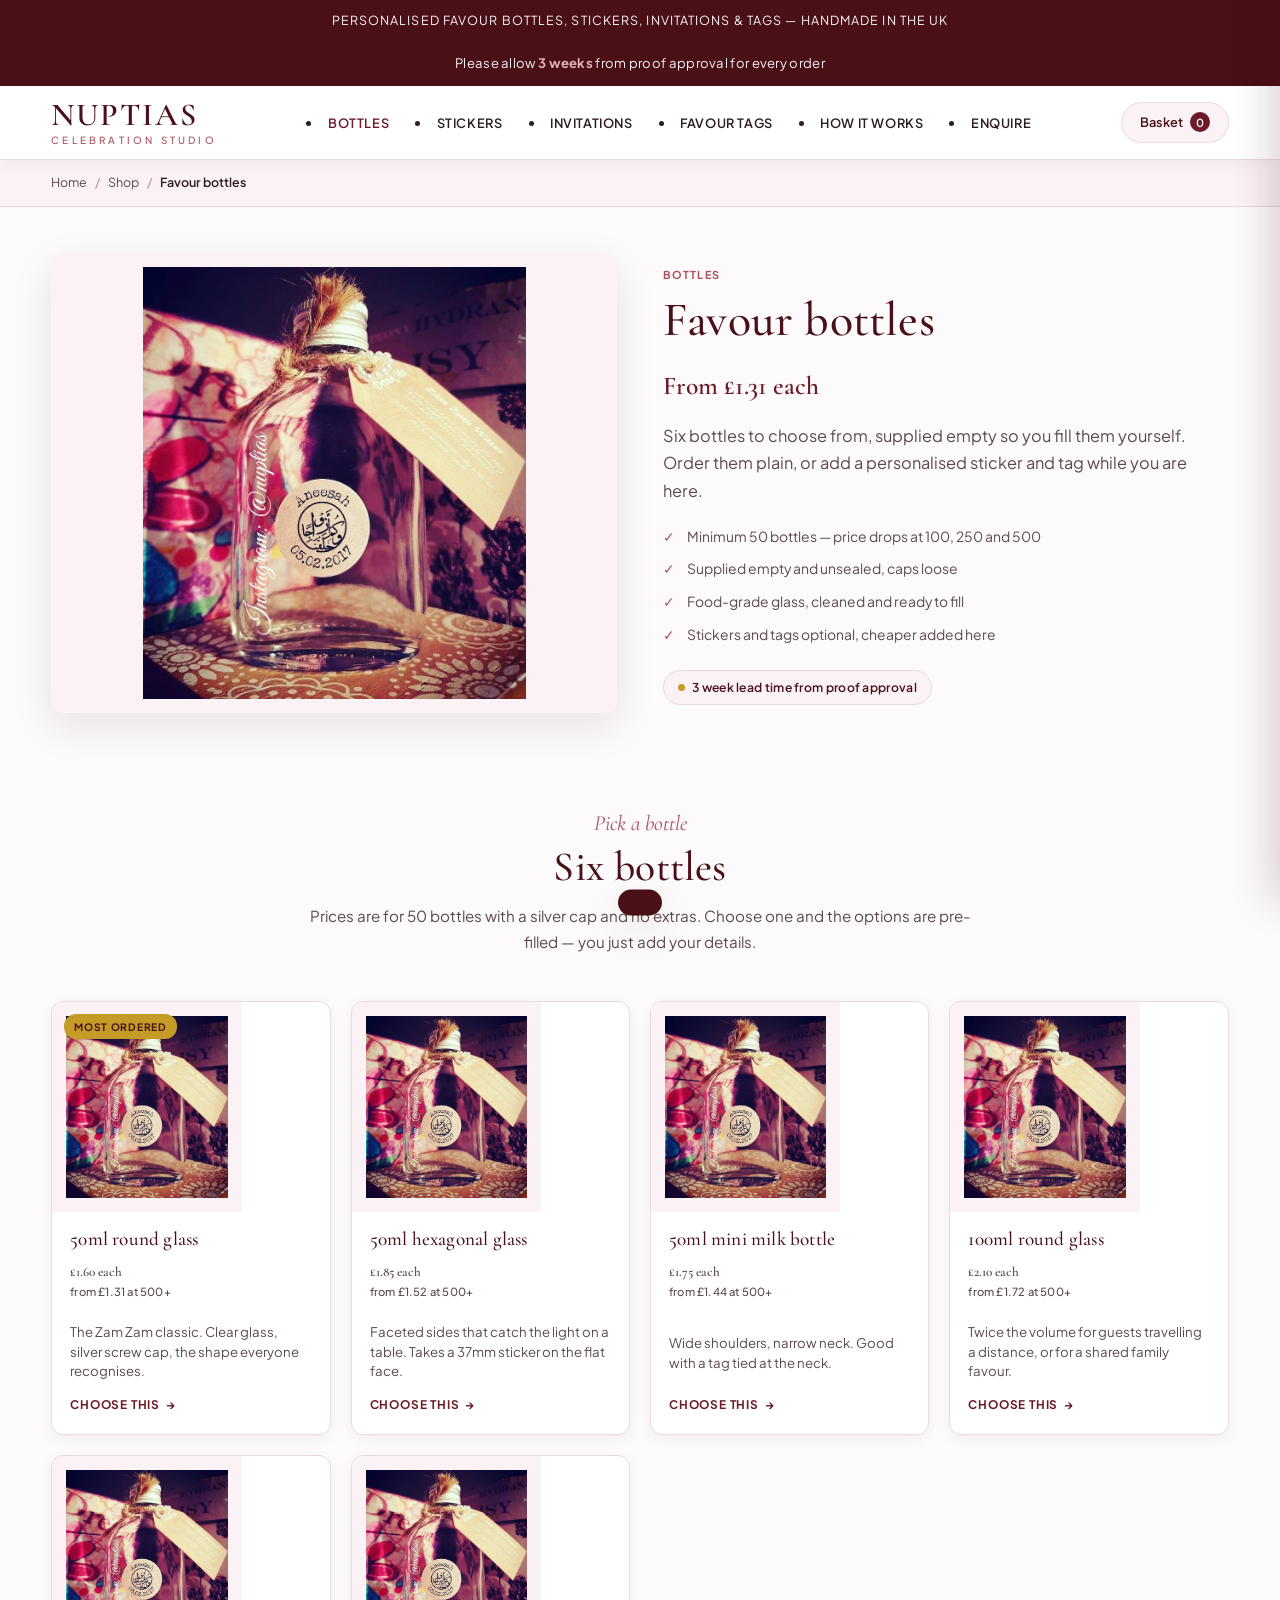
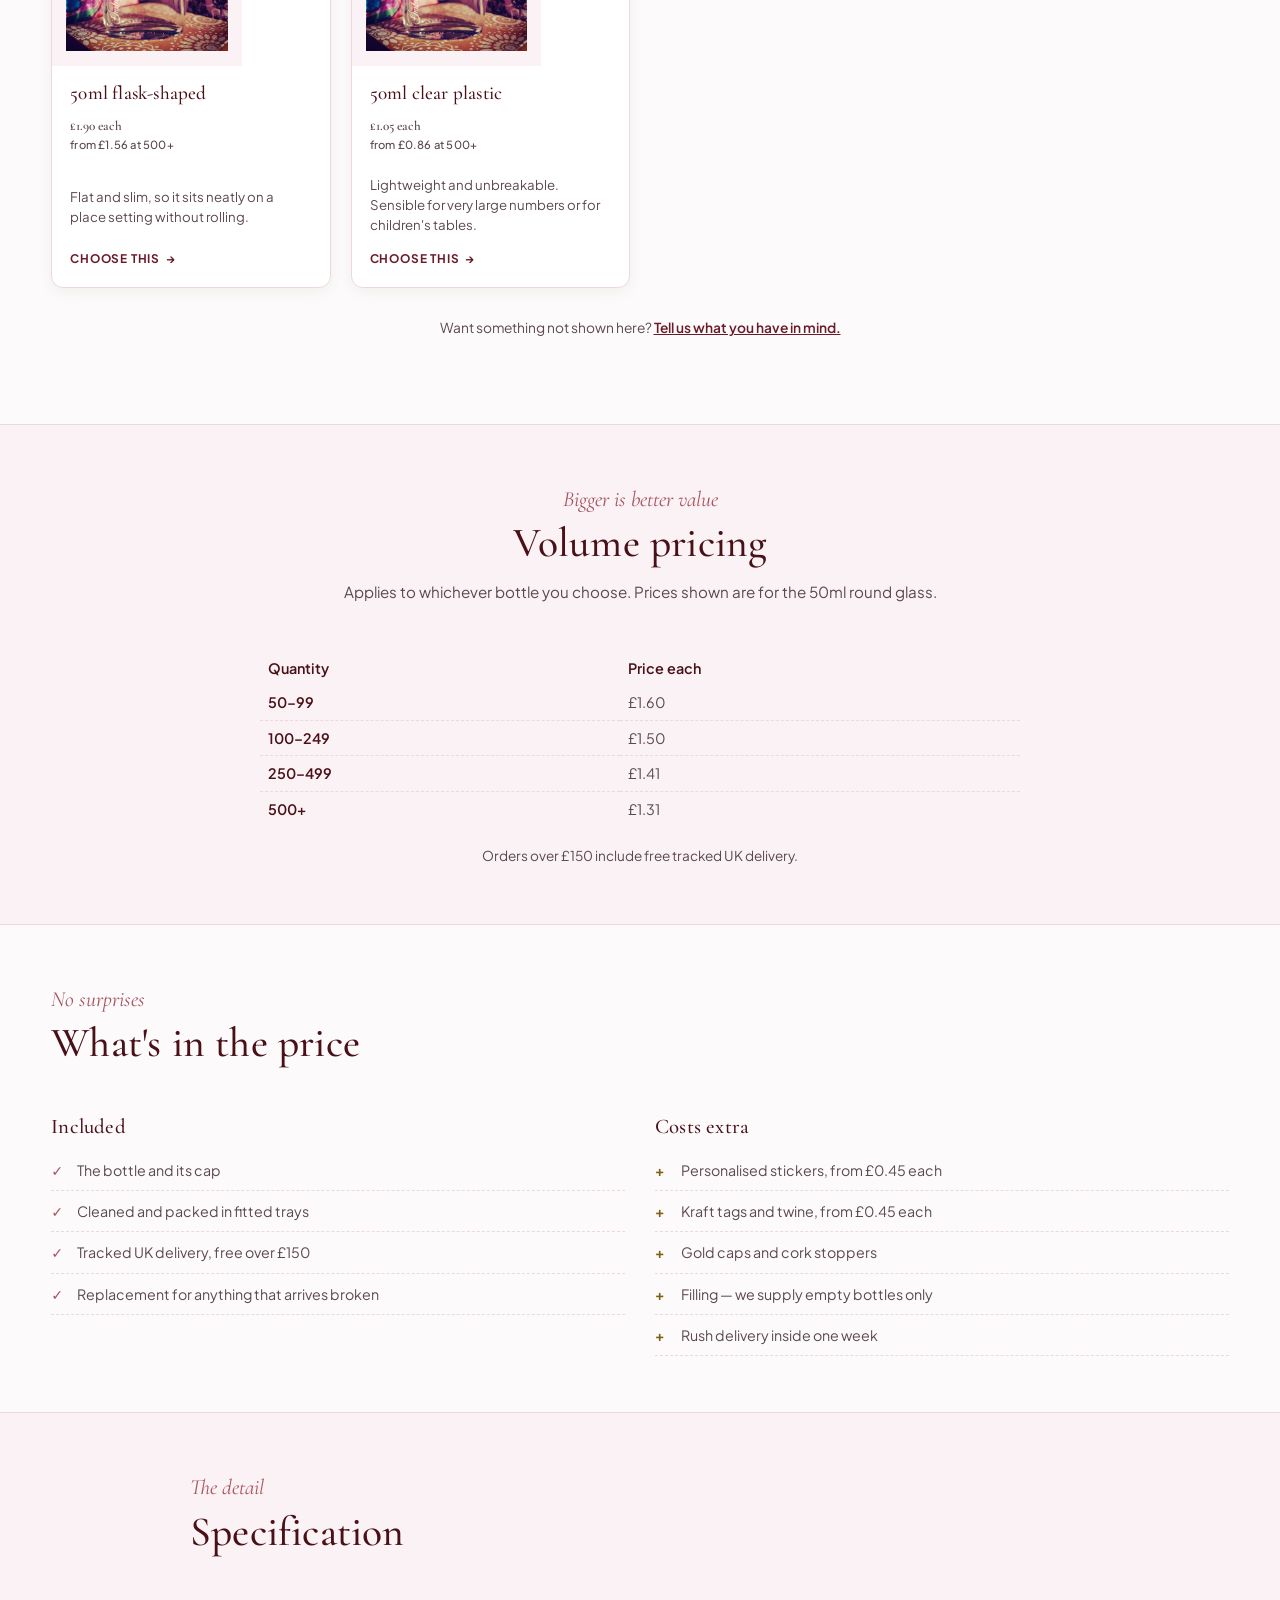
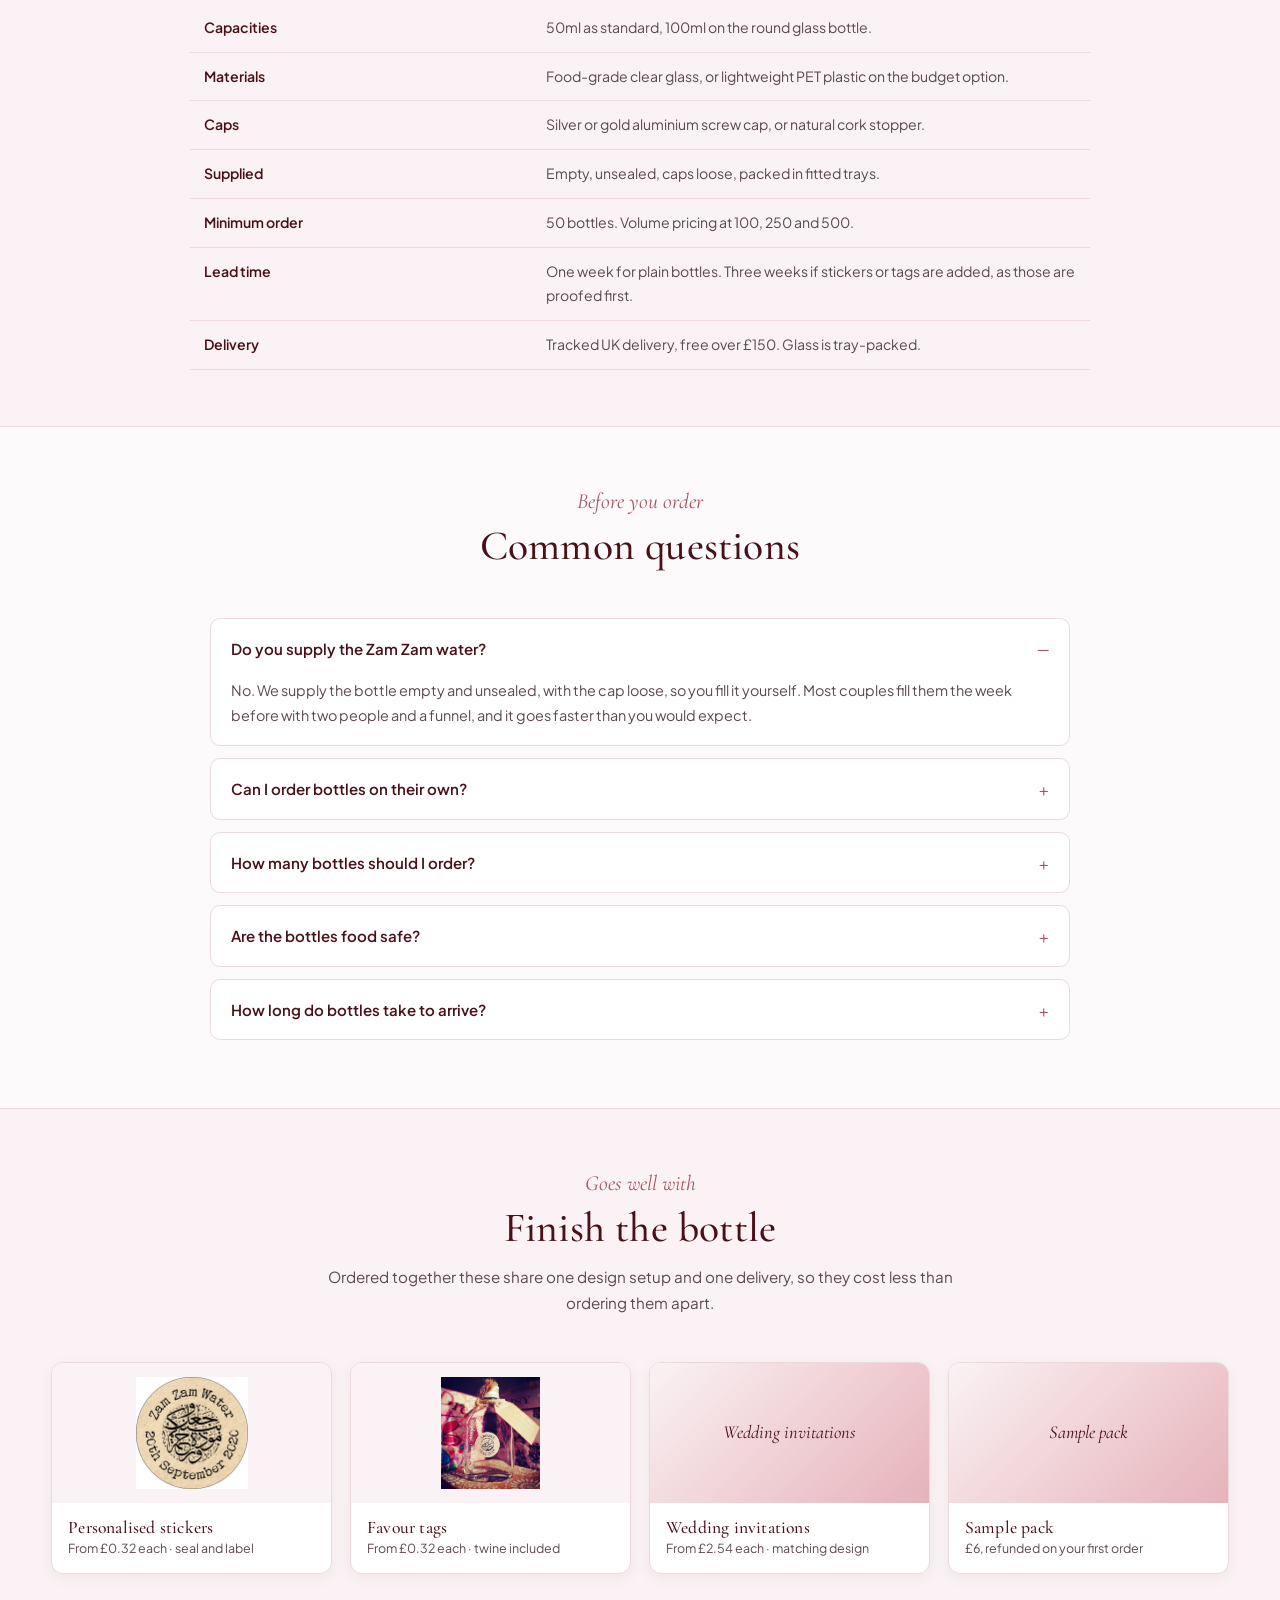
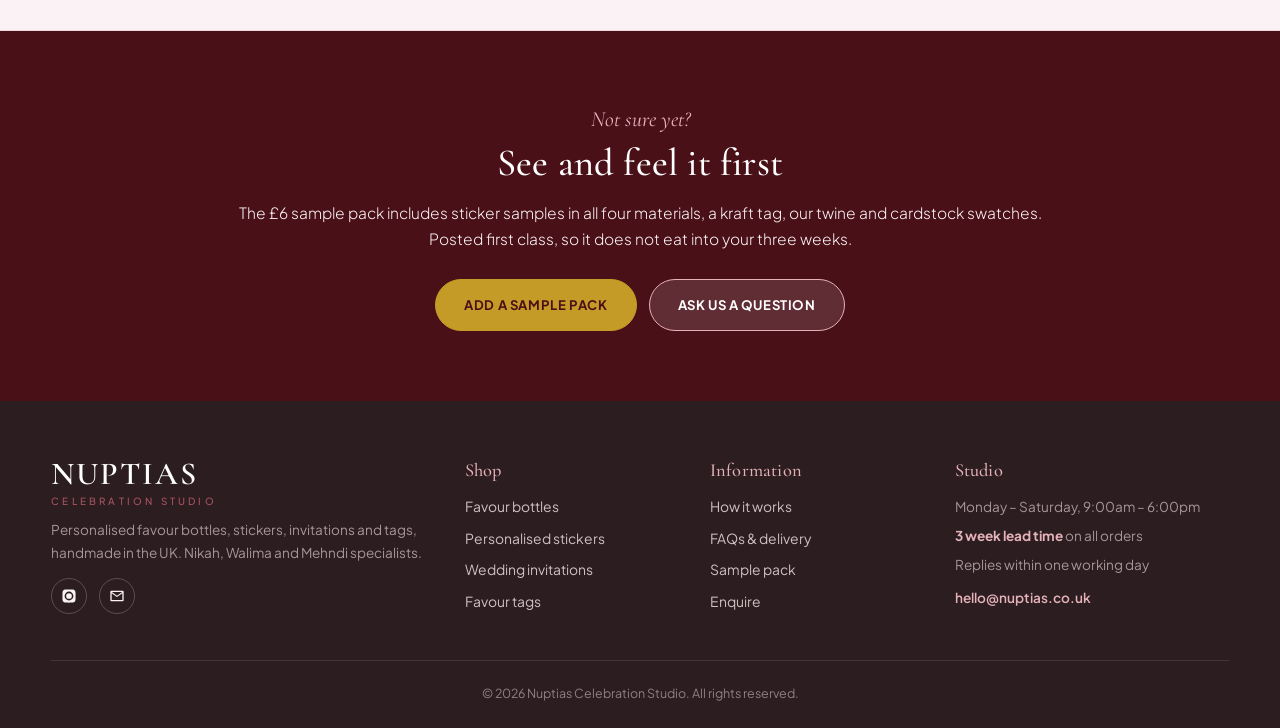
==== categories/bottles.html @ e3204c0d "Create bottles.html" ====
<!DOCTYPE html>
<html lang="en-GB">
<head>
<meta charset="UTF-8">
<meta name="viewport" content="width=device-width, initial-scale=1.0">

<title>Favour Bottles — 50ml Glass Zam Zam Bottles | Nuptias</title>
<meta name="description" content="Empty 50ml glass favour bottles for Zam Zam water, from £1.31 each. Round, hexagonal, milk and flask shapes with silver, gold or cork caps. Add personalised stickers and tags. UK supplier, minimum 50.">
<meta name="keywords" content="Zam Zam water bottles, 50ml glass favour bottles, empty favour bottles UK, Nikah favour bottles, Walima favour bottles, mini glass bottles wedding">
<meta name="robots" content="index, follow, max-image-preview:large">
<meta name="theme-color" content="#4A1018">
<link rel="canonical" href="https://www.nuptias.co.uk/categories/bottles.html">

<meta property="og:type" content="product">
<meta property="og:site_name" content="Nuptias Celebration Studio">
<meta property="og:locale" content="en_GB">
<meta property="og:title" content="Favour Bottles — 50ml Glass Zam Zam Bottles | Nuptias">
<meta property="og:description" content="Empty 50ml glass favour bottles for Zam Zam water, from £1.31 each. Round, hexagonal, milk and flask shapes with silver, gold or cork caps. Add personalised stickers and tags. UK supplier, minimum 50.">
<meta property="og:url" content="https://www.nuptias.co.uk/categories/bottles.html">
<meta property="og:image" content="https://www.nuptias.co.uk/images/wedding-favours.jpg">
<meta name="twitter:card" content="summary_large_image">

<link rel="icon" href="data:image/svg+xml,%3Csvg xmlns='http://www.w3.org/2000/svg' viewBox='0 0 32 32'%3E%3Crect width='32' height='32' rx='6' fill='%234A1018'/%3E%3Ctext x='16' y='23' font-family='Georgia,serif' font-size='19' fill='%23E6B2BA' text-anchor='middle'%3EN%3C/text%3E%3C/svg%3E">
<link rel="preconnect" href="https://fonts.googleapis.com">
<link rel="preconnect" href="https://fonts.gstatic.com" crossorigin>
<link rel="preconnect" href="https://images.unsplash.com">
<link href="https://fonts.googleapis.com/css2?family=Cormorant+Garamond:ital,wght@0,400;0,500;0,600;0,700;1,400;1,600&family=Plus+Jakarta+Sans:wght@300;400;500;600;700&display=swap" rel="stylesheet">
<link rel="stylesheet" href="../assets/nuptias.css">

<script type="application/ld+json">
{
  "@context": "https://schema.org",
  "@graph": [
    {
      "@type": "BreadcrumbList",
      "itemListElement": [
        {
          "@type": "ListItem",
          "position": 1,
          "name": "Home",
          "item": "https://www.nuptias.co.uk/"
        },
        {
          "@type": "ListItem",
          "position": 2,
          "name": "Shop",
          "item": "https://www.nuptias.co.uk/#range"
        },
        {
          "@type": "ListItem",
          "position": 3,
          "name": "Favour bottles",
          "item": "https://www.nuptias.co.uk/categories/bottles.html"
        }
      ]
    },
    {
      "@type": "Product",
      "name": "Favour bottles for Zam Zam water",
      "description": "Empty 50ml and 100ml glass favour bottles in round, hexagonal, milk and flask shapes, with silver, gold or cork caps. Supplied empty for you to fill, with optional personalised stickers and tags.",
      "brand": {
        "@type": "Brand",
        "name": "Nuptias Celebration Studio"
      },
      "category": "Wedding Favours",
      "image": "https://www.nuptias.co.uk/images/wedding-favours.jpg",
      "offers": {
        "@type": "AggregateOffer",
        "url": "https://www.nuptias.co.uk/categories/bottles.html",
        "priceCurrency": "GBP",
        "lowPrice": "0.86",
        "highPrice": "2.10",
        "offerCount": 6,
        "availability": "https://schema.org/InStock",
        "eligibleQuantity": {
          "@type": "QuantitativeValue",
          "minValue": 50,
          "unitText": "bottles"
        },
        "seller": {
          "@type": "Organization",
          "name": "Nuptias Celebration Studio"
        }
      }
    },
    {
      "@type": "FAQPage",
      "mainEntity": [
        {
          "@type": "Question",
          "name": "Do you supply the Zam Zam water?",
          "acceptedAnswer": {
            "@type": "Answer",
            "text": "No. We supply the bottle empty and unsealed, with the cap loose, so you fill it yourself. Most couples fill them the week before with two people and a funnel, and it goes faster than you would expect."
          }
        },
        {
          "@type": "Question",
          "name": "Can I order bottles on their own?",
          "acceptedAnswer": {
            "@type": "Answer",
            "text": "Yes. Bottles are sold as their own product with a minimum of 50, and you do not have to add stickers or tags. If you do want them, adding them here is cheaper than ordering separately because it shares one setup."
          }
        },
        {
          "@type": "Question",
          "name": "How many bottles should I order?",
          "acceptedAnswer": {
            "@type": "Answer",
            "text": "One per guest rather than per household, since favours go home individually. Add about five per cent as spares for breakages and for guests who take an extra."
          }
        },
        {
          "@type": "Question",
          "name": "Are the bottles food safe?",
          "acceptedAnswer": {
            "@type": "Answer",
            "text": "Yes, all glass bottles are food-grade with food-safe caps and are supplied clean. We recommend rinsing before filling, as you would with any glassware."
          }
        },
        {
          "@type": "Question",
          "name": "How long do bottles take to arrive?",
          "acceptedAnswer": {
            "@type": "Answer",
            "text": "Plain bottles with no personalisation ship within one week. If you add stickers or tags the full three week lead time applies, because those are printed to order and proofed with you first."
          }
        }
      ]
    }
  ]
}
</script>
</head>

<body data-root="../">
<a class="skip-link" href="#main">Skip to main content</a>

<div class="topbar">Personalised favour bottles, stickers, invitations &amp; tags — handmade in the UK</div>
<div class="leadtime-banner">Please allow <strong>3 weeks</strong> from proof approval for every order</div>

<header class="site-header">
  <div class="container header-inner">
    <a href="../index.html" class="logo">Nuptias<span>Celebration Studio</span></a>
    <nav id="primary-nav" class="nav" aria-label="Primary">
      <li><a href="../categories/bottles.html" aria-current="page">Bottles</a></li>
      <li><a href="../categories/stickers.html">Stickers</a></li>
      <li><a href="../categories/wedding-invitations.html">Invitations</a></li>
      <li><a href="../categories/favour-tags.html">Favour tags</a></li>
      <li><a href="../index.html#process">How it works</a></li>
      <li><a href="../index.html#enquiry">Enquire</a></li>
    </nav>
    <div class="header-actions">
      <button class="nav-toggle" id="navToggle" aria-expanded="false" aria-controls="primary-nav" aria-label="Open menu">☰</button>
      <button class="cart-btn" data-open-basket aria-label="Open your quote basket">
        Basket <span class="cart-count" data-cart-count>0</span>
      </button>
    </div>
  </div>
</header>

<nav class="breadcrumb" aria-label="Breadcrumb">
  <ol class="container">
    <li><a href="../index.html">Home</a></li>
    <li><a href="../index.html#range">Shop</a></li>
    <li aria-current="page">Favour bottles</li>
  </ol>
</nav>

<main id="main">

<section class="container p-intro">
  <div class="media" data-label="Favour bottles">
    <img src="../images/wedding-favours.jpg" width="900" height="900" alt="50ml glass favour bottle with a personalised sticker and kraft tag">
  </div>
  <div>
    <span class="kicker">Bottles</span>
    <h1>Favour bottles</h1>
    <span class="price">From £1.31 each</span>
    <p class="lede">Six bottles to choose from, supplied empty so you fill them yourself. Order them plain, or add a personalised sticker and tag while you are here.</p>
    <ul class="p-facts">
      <li>Minimum 50 bottles — price drops at 100, 250 and 500</li>
      <li>Supplied empty and unsealed, caps loose</li>
      <li>Food-grade glass, cleaned and ready to fill</li>
      <li>Stickers and tags optional, cheaper added here</li>
    </ul>
    <p><span class="leadtime-pill">3 week lead time from proof approval</span></p>
  </div>
</section>

<section class="section" id="choose">
  <div class="container">
    <div class="section-head">
      <span class="eyebrow">Pick a bottle</span>
      <h2 class="section-title">Six bottles</h2>
      <p class="section-intro">Prices are for 50 bottles with a silver cap and no extras. Choose one and the options are pre-filled — you just add your details.</p>
    </div>

    <div class="variants">
      <button class="variant" type="button" data-personalise="bottles" data-preset='{"style": 0}'>
        <div class="media" data-label="50ml round glass">
          <span class="variant-flag">Most ordered</span>
          <img src="../images/bottle-round-glass.jpg" data-fallback="../images/wedding-favours.jpg" width="800" height="800" loading="lazy" alt="50ml round clear glass favour bottle with a silver screw cap">
        </div>
        <div class="variant-body">
          <h3>50ml round glass</h3>
          <p class="variant-price">£1.60 each <small>from £1.31 at 500+</small></p>
          <p>The Zam Zam classic. Clear glass, silver screw cap, the shape everyone recognises.</p>
          <span class="variant-cta">Choose this</span>
        </div>
      </button>

      <button class="variant" type="button" data-personalise="bottles" data-preset='{"style": 1}'>
        <div class="media" data-label="50ml hexagonal glass">
          <img src="../images/bottle-hexagon.jpg" data-fallback="../images/wedding-favours.jpg" width="800" height="800" loading="lazy" alt="50ml hexagonal clear glass favour bottle">
        </div>
        <div class="variant-body">
          <h3>50ml hexagonal glass</h3>
          <p class="variant-price">£1.85 each <small>from £1.52 at 500+</small></p>
          <p>Faceted sides that catch the light on a table. Takes a 37mm sticker on the flat face.</p>
          <span class="variant-cta">Choose this</span>
        </div>
      </button>

      <button class="variant" type="button" data-personalise="bottles" data-preset='{"style": 2}'>
        <div class="media" data-label="50ml mini milk bottle">
          <img src="../images/bottle-milk.jpg" data-fallback="../images/wedding-favours.jpg" width="800" height="800" loading="lazy" alt="50ml mini milk-shaped glass favour bottle">
        </div>
        <div class="variant-body">
          <h3>50ml mini milk bottle</h3>
          <p class="variant-price">£1.75 each <small>from £1.44 at 500+</small></p>
          <p>Wide shoulders, narrow neck. Good with a tag tied at the neck.</p>
          <span class="variant-cta">Choose this</span>
        </div>
      </button>

      <button class="variant" type="button" data-personalise="bottles" data-preset='{"style": 3}'>
        <div class="media" data-label="100ml round glass">
          <img src="../images/bottle-100ml.jpg" data-fallback="../images/wedding-favours.jpg" width="800" height="800" loading="lazy" alt="100ml round clear glass favour bottle">
        </div>
        <div class="variant-body">
          <h3>100ml round glass</h3>
          <p class="variant-price">£2.10 each <small>from £1.72 at 500+</small></p>
          <p>Twice the volume for guests travelling a distance, or for a shared family favour.</p>
          <span class="variant-cta">Choose this</span>
        </div>
      </button>

      <button class="variant" type="button" data-personalise="bottles" data-preset='{"style": 4}'>
        <div class="media" data-label="50ml flask-shaped">
          <img src="../images/bottle-flask.jpg" data-fallback="../images/wedding-favours.jpg" width="800" height="800" loading="lazy" alt="50ml flat flask-shaped glass favour bottle">
        </div>
        <div class="variant-body">
          <h3>50ml flask-shaped</h3>
          <p class="variant-price">£1.90 each <small>from £1.56 at 500+</small></p>
          <p>Flat and slim, so it sits neatly on a place setting without rolling.</p>
          <span class="variant-cta">Choose this</span>
        </div>
      </button>

      <button class="variant" type="button" data-personalise="bottles" data-preset='{"style": 5}'>
        <div class="media" data-label="50ml clear plastic">
          <img src="../images/bottle-plastic.jpg" data-fallback="../images/wedding-favours.jpg" width="800" height="800" loading="lazy" alt="50ml lightweight clear plastic favour bottle">
        </div>
        <div class="variant-body">
          <h3>50ml clear plastic</h3>
          <p class="variant-price">£1.05 each <small>from £0.86 at 500+</small></p>
          <p>Lightweight and unbreakable. Sensible for very large numbers or for children's tables.</p>
          <span class="variant-cta">Choose this</span>
        </div>
      </button>
    </div>

    <p style="text-align:center;margin-top:28px;font-size:.86rem;color:var(--ink-muted)">
      Want something not shown here?
      <a href="../index.html#enquiry" style="color:var(--burgundy-700);font-weight:600;text-decoration:underline">Tell us what you have in mind.</a>
    </p>
  </div>
</section>

<section class="section section--sm section--tint">
  <div class="container" style="max-width:760px">
    <div class="section-head">
      <span class="eyebrow">Bigger is better value</span>
      <h2 class="section-title">Volume pricing</h2>
      <p class="section-intro">Applies to whichever bottle you choose. Prices shown are for the 50ml round glass.</p>
    </div>
    <table class="tiers-table" style="font-size:.9rem">
      <thead><tr><th scope="col">Quantity</th><th scope="col">Price each</th></tr></thead>
      <tbody>
        <tr><th scope="row">50–99</th><td>£1.60</td></tr>
        <tr><th scope="row">100–249</th><td>£1.50</td></tr>
        <tr><th scope="row">250–499</th><td>£1.41</td></tr>
        <tr><th scope="row">500+</th><td>£1.31</td></tr>
      </tbody>
    </table>
    <p style="text-align:center;margin-top:18px;font-size:.85rem;color:var(--ink-muted)">
      Orders over £150 include free tracked UK delivery.
    </p>
  </div>
</section>

<section class="section section--sm">
  <div class="container">
    <div class="section-head section-head--left">
      <span class="eyebrow">No surprises</span>
      <h2 class="section-title">What's in the price</h2>
    </div>
    <div class="two-col">
      <div>
        <h3 style="font-size:1.3rem;margin-bottom:10px">Included</h3>
        <ul class="tick-list">
          <li>The bottle and its cap</li>
          <li>Cleaned and packed in fitted trays</li>
          <li>Tracked UK delivery, free over £150</li>
          <li>Replacement for anything that arrives broken</li>
        </ul>
      </div>
      <div>
        <h3 style="font-size:1.3rem;margin-bottom:10px">Costs extra</h3>
        <ul class="tick-list tick-list--alt">
          <li>Personalised stickers, from £0.45 each</li>
          <li>Kraft tags and twine, from £0.45 each</li>
          <li>Gold caps and cork stoppers</li>
          <li>Filling — we supply empty bottles only</li>
          <li>Rush delivery inside one week</li>
        </ul>
      </div>
    </div>
  </div>
</section>

<section class="section section--sm section--tint">
  <div class="container" style="max-width:900px">
    <div class="section-head section-head--left">
      <span class="eyebrow">The detail</span>
      <h2 class="section-title">Specification</h2>
    </div>
    <table class="spec-table">
      <caption class="visually-hidden">Specification for favour bottles</caption>
      <tbody>
        <tr><th scope="row">Capacities</th><td>50ml as standard, 100ml on the round glass bottle.</td></tr>
        <tr><th scope="row">Materials</th><td>Food-grade clear glass, or lightweight PET plastic on the budget option.</td></tr>
        <tr><th scope="row">Caps</th><td>Silver or gold aluminium screw cap, or natural cork stopper.</td></tr>
        <tr><th scope="row">Supplied</th><td>Empty, unsealed, caps loose, packed in fitted trays.</td></tr>
        <tr><th scope="row">Minimum order</th><td>50 bottles. Volume pricing at 100, 250 and 500.</td></tr>
        <tr><th scope="row">Lead time</th><td>One week for plain bottles. Three weeks if stickers or tags are added, as those are proofed first.</td></tr>
        <tr><th scope="row">Delivery</th><td>Tracked UK delivery, free over £150. Glass is tray-packed.</td></tr>
      </tbody>
    </table>
  </div>
</section>

<section class="section section--sm">
  <div class="container">
    <div class="section-head">
      <span class="eyebrow">Before you order</span>
      <h2 class="section-title">Common questions</h2>
    </div>
    <div class="faq">
      <details open>
        <summary>Do you supply the Zam Zam water?</summary>
        <p>No. We supply the bottle empty and unsealed, with the cap loose, so you fill it yourself. Most couples fill them the week before with two people and a funnel, and it goes faster than you would expect.</p>
      </details>
      <details>
        <summary>Can I order bottles on their own?</summary>
        <p>Yes. Bottles are sold as their own product with a minimum of 50, and you do not have to add stickers or tags. If you do want them, adding them here is cheaper than ordering separately because it shares one setup.</p>
      </details>
      <details>
        <summary>How many bottles should I order?</summary>
        <p>One per guest rather than per household, since favours go home individually. Add about five per cent as spares for breakages and for guests who take an extra.</p>
      </details>
      <details>
        <summary>Are the bottles food safe?</summary>
        <p>Yes, all glass bottles are food-grade with food-safe caps and are supplied clean. We recommend rinsing before filling, as you would with any glassware.</p>
      </details>
      <details>
        <summary>How long do bottles take to arrive?</summary>
        <p>Plain bottles with no personalisation ship within one week. If you add stickers or tags the full three week lead time applies, because those are printed to order and proofed with you first.</p>
      </details>
    </div>
  </div>
</section>

<section class="section section--sm section--tint">
  <div class="container">
    <div class="section-head">
      <span class="eyebrow">Goes well with</span>
      <h2 class="section-title">Finish the bottle</h2>
      <p class="section-intro">Ordered together these share one design setup and one delivery, so they cost less than ordering them apart.</p>
    </div>
    <div class="pairs">
      <a class="pair" href="stickers.html">
        <div class="media" data-label="Personalised stickers"><img src="../images/personalised-stickers.jpg" width="900" height="900" loading="lazy" alt="Personalised kraft sticker with Arabic calligraphy"></div>
        <div class="pair-body"><h3>Personalised stickers</h3><p>From £0.32 each · seal and label</p></div>
      </a>
      <a class="pair" href="favour-tags.html">
        <div class="media" data-label="Favour tags"><img src="../images/tag-kraft-luggage.jpg" data-fallback="../images/wedding-favours.jpg" width="800" height="800" loading="lazy" alt="Kraft favour tag with twine"></div>
        <div class="pair-body"><h3>Favour tags</h3><p>From £0.32 each · twine included</p></div>
      </a>
      <a class="pair" href="wedding-invitations.html">
        <div class="media" data-label="Wedding invitations"><img src="../images/category-invitations.jpg" data-fallback="https://images.unsplash.com/photo-1478146896981-b80fe463b330?auto=format&fit=crop&w=600&q=80" width="600" height="600" loading="lazy" alt="Wedding invitation suite"></div>
        <div class="pair-body"><h3>Wedding invitations</h3><p>From £2.54 each · matching design</p></div>
      </a>
      <a class="pair" href="../index.html#samples">
        <div class="media" data-label="Sample pack"><img src="../images/sample-pack.jpg" data-fallback="https://images.unsplash.com/photo-1606800052052-a08af7148866?auto=format&fit=crop&w=600&q=80" width="600" height="600" loading="lazy" alt="Sample pack of materials"></div>
        <div class="pair-body"><h3>Sample pack</h3><p>£6, refunded on your first order</p></div>
      </a>
    </div>
  </div>
</section>

<section class="feature" style="padding:70px 0;background:var(--burgundy-900)">
  <div class="container feature-inner">
    <span class="eyebrow">Not sure yet?</span>
    <h2 style="font-size:clamp(1.8rem,4vw,2.4rem)">See and feel it first</h2>
    <p>The £6 sample pack includes sticker samples in all four materials, a kraft tag, our twine and cardstock swatches. Posted first class, so it does not eat into your three weeks.</p>
    <div class="feature-ctas">
      <button class="btn btn--gold" data-add data-name="Sample pack" data-price="6.00" data-min="1" data-unit="packs" data-unit-singular="pack">Add a sample pack</button>
      <a class="btn btn--ghost" href="../index.html#enquiry">Ask us a question</a>
    </div>
  </div>
</section>

</main>

<footer>
  <div class="container">
    <div class="footer-grid">
      <div class="footer-brand">
        <a href="../index.html" class="logo">Nuptias<span>Celebration Studio</span></a>
        <p>Personalised favour bottles, stickers, invitations and tags, handmade in the UK. Nikah, Walima and Mehndi specialists.</p>
        <div class="socials">
          <a href="https://www.instagram.com/nuptias" rel="noopener me" target="_blank" aria-label="Nuptias on Instagram"><svg viewBox="0 0 24 24" aria-hidden="true"><path d="M12 2.2c3.2 0 3.6 0 4.9.07 1.2.06 1.8.25 2.2.42.6.22 1 .49 1.4.9.4.4.68.8.9 1.4.17.4.36 1 .42 2.2.06 1.3.07 1.7.07 4.9s0 3.6-.07 4.9c-.06 1.2-.25 1.8-.42 2.2a3.8 3.8 0 0 1-.9 1.4c-.4.4-.8.68-1.4.9-.4.17-1 .36-2.2.42-1.3.06-1.7.07-4.9.07s-3.6 0-4.9-.07c-1.2-.06-1.8-.25-2.2-.42a3.8 3.8 0 0 1-1.4-.9 3.8 3.8 0 0 1-.9-1.4c-.17-.4-.36-1-.42-2.2C2.2 15.6 2.2 15.2 2.2 12s0-3.6.07-4.9c.06-1.2.25-1.8.42-2.2.22-.6.49-1 .9-1.4.4-.4.8-.68 1.4-.9.4-.17 1-.36 2.2-.42C8.4 2.2 8.8 2.2 12 2.2zm0 3.2a6.6 6.6 0 1 0 0 13.2 6.6 6.6 0 0 0 0-13.2zm0 10.9a4.3 4.3 0 1 1 0-8.6 4.3 4.3 0 0 1 0 8.6zm6.9-11.1a1.55 1.55 0 1 1-3.1 0 1.55 1.55 0 0 1 3.1 0z"/></svg></a>
          <a href="mailto:hello@nuptias.co.uk" aria-label="Email Nuptias"><svg viewBox="0 0 24 24" aria-hidden="true"><path d="M2 5.5A1.5 1.5 0 0 1 3.5 4h17A1.5 1.5 0 0 1 22 5.5v13a1.5 1.5 0 0 1-1.5 1.5h-17A1.5 1.5 0 0 1 2 18.5v-13zm2.2.5 7.8 5.6L19.8 6H4.2zM20 7.9l-7.4 5.3a1 1 0 0 1-1.2 0L4 7.9V18h16V7.9z"/></svg></a>
        </div>
      </div>
      <nav aria-label="Shop">
        <h3>Shop</h3>
        <ul class="footer-links">
          <li><a href="bottles.html">Favour bottles</a></li>
          <li><a href="stickers.html">Personalised stickers</a></li>
          <li><a href="wedding-invitations.html">Wedding invitations</a></li>
          <li><a href="favour-tags.html">Favour tags</a></li>
        </ul>
      </nav>
      <nav aria-label="Information">
        <h3>Information</h3>
        <ul class="footer-links">
          <li><a href="../index.html#process">How it works</a></li>
          <li><a href="../index.html#faq">FAQs &amp; delivery</a></li>
          <li><a href="../index.html#samples">Sample pack</a></li>
          <li><a href="../index.html#enquiry">Enquire</a></li>
        </ul>
      </nav>
      <div class="footer-contact">
        <h3>Studio</h3>
        <p>Monday – Saturday, 9:00am – 6:00pm</p>
        <p><strong style="color:var(--rose-200)">3 week lead time</strong> on all orders</p>
        <p>Replies within one working day</p>
        <p style="margin-top:10px"><a href="mailto:hello@nuptias.co.uk">hello@nuptias.co.uk</a></p>
      </div>
    </div>
    <div class="footer-bottom">
      <p>&copy; <span id="year">2026</span> Nuptias Celebration Studio. All rights reserved.</p>
    </div>
  </div>
</footer>

<script src="../assets/nuptias-products.js" defer></script>
<script src="../assets/nuptias.js" defer></script>
</body>
</html>
---- assets/nuptias.css ----
/* ==========================================================================
   Nuptias Celebration Studio — shared stylesheet
   Loaded by every page. Page-specific overrides go in a <style> block below
   this file's <link>, never inside here.
   ========================================================================== */

:root{
  /* Palette. Rose and gold are split: a decorative tint and a text-safe tone,
     because the original values failed WCAG AA when used for text. */
  --burgundy-900:#4A1018;
  --burgundy-700:#6B1A27;
  --rose-600:#A85260;
  --rose-400:#C87A88;
  --rose-200:#E6B2BA;
  --blush-50:#FAF2F4;
  --paper:#FCFAFA;
  --card:#FFFFFF;
  --ink:#2B1D20;
  --ink-muted:#5C494D;
  --line:#EBD9DD;
  --gold:#C59B27;
  --gold-800:#7A5F0E;
  --sage:#8A9A86;

  --shadow-sm:0 4px 15px rgba(74,16,24,.05);
  --shadow-lg:0 14px 40px rgba(74,16,24,.10);
  --ease:cubic-bezier(.25,.8,.25,1);
  --r:12px;
  --maxw:1200px;
}

*{box-sizing:border-box;margin:0;padding:0}
html{scroll-behavior:smooth;scroll-padding-top:100px}
body{
  font-family:'Plus Jakarta Sans',system-ui,-apple-system,sans-serif;
  background:var(--paper);color:var(--ink);
  line-height:1.7;font-size:15.5px;-webkit-font-smoothing:antialiased;
}
h1,h2,h3,h4{font-family:'Cormorant Garamond',Georgia,serif;font-weight:500;color:var(--burgundy-900);letter-spacing:.2px;line-height:1.2}
a{color:inherit;text-decoration:none}
ul,ol{list-style:none}
img{display:block;width:100%;height:auto}
button{font:inherit}

:focus-visible{outline:3px solid var(--rose-600);outline-offset:2px;border-radius:4px}
.skip-link{position:absolute;left:-9999px;top:0;background:var(--burgundy-900);color:#fff;padding:12px 20px;z-index:2000}
.skip-link:focus{left:0}
.visually-hidden{position:absolute;width:1px;height:1px;overflow:hidden;clip:rect(0 0 0 0);white-space:nowrap}

@media (prefers-reduced-motion:reduce){
  *,*::before,*::after{animation-duration:.001ms!important;transition-duration:.001ms!important;scroll-behavior:auto!important}
}

.container{width:min(92%,var(--maxw));margin-inline:auto}
.section{padding:84px 0}
.section--sm{padding:56px 0}
.section--tint{background:var(--blush-50);border-block:1px solid var(--line)}
.section-head{text-align:center;max-width:680px;margin:0 auto 46px}
.section-head--left{text-align:left;margin-inline:0}
.eyebrow{font-family:'Cormorant Garamond',serif;font-style:italic;color:var(--rose-600);font-size:1.35rem;display:block;margin-bottom:2px}
.section-title{font-size:clamp(2rem,4.2vw,2.6rem)}
.section-intro{color:var(--ink-muted);font-size:.95rem;margin-top:10px}
.lede{font-size:1.02rem;color:var(--ink-muted)}

/* ---------- Top bar & header ---------- */
.topbar{background:var(--burgundy-900);color:var(--blush-50);text-align:center;padding:10px 16px;font-size:.78rem;letter-spacing:1.1px;text-transform:uppercase}
.site-header{background:var(--card);border-bottom:1px solid var(--line);position:sticky;top:0;z-index:900;box-shadow:var(--shadow-sm)}
.header-inner{display:flex;align-items:center;justify-content:space-between;gap:20px;padding:14px 0;position:relative}
.logo{font-family:'Cormorant Garamond',serif;font-size:2rem;font-weight:600;letter-spacing:2px;text-transform:uppercase;line-height:.95;color:var(--burgundy-900)}
.logo span{display:block;margin-top:6px;font-family:'Plus Jakarta Sans',sans-serif;font-size:.62rem;letter-spacing:3.2px;color:var(--rose-600);font-weight:500}
.nav{display:flex;gap:26px;align-items:center}
.nav a{font-size:.8rem;font-weight:600;letter-spacing:.6px;text-transform:uppercase;transition:color .25s var(--ease)}
.nav a:hover,.nav a[aria-current="page"]{color:var(--burgundy-700)}
.header-actions{display:flex;align-items:center;gap:10px}
.cart-btn{background:var(--blush-50);color:var(--burgundy-900);border:1px solid var(--line);padding:9px 18px;border-radius:30px;font-size:.8rem;font-weight:600;cursor:pointer;transition:all .25s var(--ease);display:flex;align-items:center;gap:7px}
.cart-btn:hover{background:var(--burgundy-700);color:#fff;border-color:var(--burgundy-700)}
.cart-count{background:var(--burgundy-700);color:#fff;border-radius:999px;min-width:20px;height:20px;display:grid;place-items:center;font-size:.7rem;padding:0 6px}
.cart-btn:hover .cart-count{background:#fff;color:var(--burgundy-900)}
.nav-toggle{display:none;background:none;border:1px solid var(--line);border-radius:8px;padding:8px 11px;cursor:pointer;color:var(--burgundy-900)}

/* ---------- Buttons ---------- */
.btn{display:inline-block;text-align:center;padding:14px 28px;border-radius:30px;font-size:.82rem;font-weight:700;letter-spacing:.6px;text-transform:uppercase;cursor:pointer;transition:all .25s var(--ease);border:1px solid transparent}
.btn--primary{background:var(--burgundy-700);color:#fff;border-color:var(--burgundy-700)}
.btn--primary:hover{background:var(--burgundy-900);border-color:var(--burgundy-900);box-shadow:var(--shadow-lg)}
.btn--ghost{background:rgba(255,255,255,.12);color:#fff;border-color:var(--rose-200);backdrop-filter:blur(4px)}
.btn--ghost:hover{background:#fff;color:var(--burgundy-900)}
.btn--gold{background:var(--gold);color:var(--burgundy-900);border-color:var(--gold)}
.btn--gold:hover{background:#B08A1E;border-color:#B08A1E}
.btn--outline{background:transparent;color:var(--burgundy-900);border-color:var(--line)}
.btn--outline:hover{border-color:var(--burgundy-700);background:var(--blush-50)}
.btn--block{display:block;width:100%}
.btn--sm{padding:10px 20px;font-size:.75rem}

/* ---------- Media with graceful fallback ---------- */
.media{position:relative;overflow:hidden;background:var(--blush-50)}
.media img{width:100%;height:100%;object-fit:cover;transition:transform .55s var(--ease)}
.media--fallback::after{
  content:attr(data-label);position:absolute;inset:0;
  background:linear-gradient(135deg,var(--blush-50),var(--rose-200));
  display:grid;place-items:center;text-align:center;padding:20px;
  font-family:'Cormorant Garamond',serif;font-style:italic;font-size:1.15rem;color:var(--burgundy-900);
}

/* ---------- Hero ---------- */
.hero{position:relative;text-align:center;color:#fff;padding:118px 0 100px;background:var(--burgundy-900)}
.hero-inner{max-width:820px;margin-inline:auto}
.hero .eyebrow{color:var(--rose-200);font-size:1.6rem}
.hero h1{color:#fff;font-size:clamp(2.2rem,5.6vw,3.5rem);margin:8px 0 18px}
.hero p{color:var(--blush-50);font-weight:300;font-size:1.03rem;max-width:620px;margin:0 auto 30px}
.hero-ctas{display:flex;gap:12px;justify-content:center;flex-wrap:wrap}

/* ---------- Trust strip ---------- */
.trust{background:var(--card);border-bottom:1px solid var(--line)}
.trust-grid{display:grid;grid-template-columns:repeat(auto-fit,minmax(200px,1fr));gap:18px;padding:26px 0;text-align:center}
.trust-item strong{display:block;font-family:'Cormorant Garamond',serif;font-size:1.2rem;color:var(--burgundy-900)}
.trust-item span{font-size:.82rem;color:var(--ink-muted)}

/* ---------- Collection cards ---------- */
.collections{display:grid;grid-template-columns:repeat(auto-fit,minmax(255px,1fr));gap:22px}
.collection{background:#fff;border:1px solid var(--line);border-radius:var(--r);overflow:hidden;box-shadow:var(--shadow-sm);transition:all .3s var(--ease);display:block}
.collection:hover{transform:translateY(-5px);box-shadow:var(--shadow-lg)}
.collection:hover .media img{transform:scale(1.04)}
.collection .media{height:200px}
.collection-body{padding:20px}
.collection h3{font-size:1.45rem;margin-bottom:8px}
.palette{display:flex;gap:7px;margin-bottom:10px}
.palette span{width:14px;height:14px;border-radius:50%;border:1px solid rgba(0,0,0,.12)}
.collection p{font-size:.87rem;color:var(--ink-muted);line-height:1.55}
.collection-cta{margin-top:12px;font-size:.76rem;font-weight:700;text-transform:uppercase;letter-spacing:.8px;color:var(--burgundy-700)}
.collection-cta::after{content:" →"}
.collection[aria-disabled="true"]{opacity:.9;pointer-events:none}
.collection[aria-disabled="true"] .collection-cta{color:var(--ink-muted)}

/* ---------- Filters ---------- */
.filters{display:flex;flex-wrap:wrap;justify-content:center;gap:10px;margin-bottom:34px}
.filter{background:var(--card);border:1px solid var(--line);padding:10px 22px;border-radius:25px;font-size:.83rem;font-weight:600;cursor:pointer;transition:all .25s var(--ease);color:var(--ink)}
.filter:hover{border-color:var(--rose-400)}
.filter[aria-pressed="true"]{background:var(--burgundy-700);color:#fff;border-color:var(--burgundy-700)}

/* ---------- Product cards ---------- */
.products{display:grid;grid-template-columns:repeat(auto-fill,minmax(258px,1fr));gap:24px}
.product{background:var(--card);border:1px solid var(--line);border-radius:var(--r);overflow:hidden;box-shadow:var(--shadow-sm);display:flex;flex-direction:column;transition:all .3s var(--ease)}
.product:hover{transform:translateY(-4px);box-shadow:var(--shadow-lg)}
.product .media{height:216px}
.product:hover .media img{transform:scale(1.05)}
.product-body{padding:20px;display:flex;flex-direction:column;flex:1}
.kicker{font-size:.68rem;text-transform:uppercase;letter-spacing:1.1px;color:var(--rose-600);font-weight:700;margin-bottom:4px}
.product h3{font-size:1.28rem;margin-bottom:6px}
.product h3 a:hover{color:var(--burgundy-700);text-decoration:underline}
.price{font-family:'Cormorant Garamond',serif;font-size:1.25rem;font-weight:600;color:var(--burgundy-700)}
.price small{display:block;font-family:'Plus Jakarta Sans',sans-serif;font-size:.72rem;font-weight:500;color:var(--ink-muted);letter-spacing:.2px;line-height:1.4}
.product p{font-size:.86rem;color:var(--ink-muted);line-height:1.55;margin:10px 0 18px;flex:1}
.card-actions{display:grid;gap:8px}
.add-btn{width:100%;background:var(--blush-50);color:var(--burgundy-900);border:1px solid var(--line);padding:11px 15px;border-radius:20px;font-size:.78rem;font-weight:700;text-transform:uppercase;letter-spacing:.6px;cursor:pointer;transition:all .25s var(--ease)}
.add-btn:hover{background:var(--burgundy-700);color:#fff;border-color:var(--burgundy-700)}
.detail-link{display:block;text-align:center;padding:11px 15px;border-radius:20px;font-size:.78rem;font-weight:700;text-transform:uppercase;letter-spacing:.6px;background:var(--burgundy-700);color:#fff;transition:all .25s var(--ease)}
.detail-link:hover{background:var(--burgundy-900)}

.badge{position:absolute;top:12px;right:12px;z-index:2;font-size:.66rem;font-weight:700;padding:5px 11px;border-radius:12px;letter-spacing:.7px;text-transform:uppercase}
.badge--quiet{background:rgba(255,255,255,.94);color:var(--burgundy-900);border:1px solid var(--line)}
.badge--hero{background:var(--gold);color:var(--burgundy-900);box-shadow:0 2px 8px rgba(0,0,0,.18)}

/* ---------- Feature banner ---------- */
.feature{color:#fff;text-align:center;padding:92px 0;background:var(--burgundy-900)}
.feature-inner{max-width:820px;margin-inline:auto}
.feature .eyebrow{color:var(--rose-200)}
.feature h2{color:#fff;font-size:clamp(2rem,5vw,3rem);margin-bottom:14px}
.feature p{color:var(--blush-50);font-weight:300;margin-bottom:26px}
.feature-list{display:flex;flex-wrap:wrap;gap:10px;justify-content:center;margin-bottom:28px}
.feature-list li{border:1px solid rgba(230,178,186,.45);border-radius:999px;padding:6px 15px;font-size:.8rem}
.feature-ctas{display:flex;gap:12px;justify-content:center;flex-wrap:wrap}

/* ---------- Timeline ---------- */
.timeline{display:grid;grid-template-columns:repeat(auto-fit,minmax(230px,1fr));gap:24px;counter-reset:step}
.step{position:relative;padding-top:8px}
.step::before{counter-increment:step;content:counter(step,decimal-leading-zero);font-family:'Cormorant Garamond',serif;font-size:2.4rem;color:var(--rose-200);display:block;line-height:1}
.step h3{font-size:1.3rem;margin:8px 0 6px}
.step p{font-size:.87rem;color:var(--ink-muted)}
.step-when{font-size:.72rem;text-transform:uppercase;letter-spacing:1px;color:var(--gold-800);font-weight:700}

/* ---------- Packages ---------- */
.packages{display:grid;grid-template-columns:repeat(auto-fit,minmax(275px,1fr));gap:24px;align-items:start}
.package{background:#fff;border:1px solid var(--line);border-radius:var(--r);padding:32px 26px;text-align:center;position:relative;box-shadow:var(--shadow-sm);transition:all .3s var(--ease)}
.package:hover{box-shadow:var(--shadow-lg)}
.package--featured{border:2px solid var(--rose-400);padding-top:38px}
.package-flag{position:absolute;top:-13px;left:50%;transform:translateX(-50%);background:var(--gold);color:var(--burgundy-900);font-size:.66rem;font-weight:700;letter-spacing:.8px;text-transform:uppercase;padding:5px 14px;border-radius:12px;white-space:nowrap}
.package h3{font-size:1.75rem}
.package-price{font-family:'Cormorant Garamond',serif;font-size:2.2rem;font-weight:600;color:var(--burgundy-700);line-height:1.1}
.package-save{font-size:.75rem;color:var(--gold-800);font-weight:700;text-transform:uppercase;letter-spacing:.6px;margin-bottom:10px;display:block}
.package>p{font-size:.87rem;color:var(--ink-muted);margin-bottom:6px}
.package-list{text-align:left;margin:18px 0 24px;font-size:.87rem;color:var(--ink-muted)}
.package-list li{padding:7px 0;border-bottom:1px dashed var(--line);display:flex;gap:9px;align-items:flex-start}
.package-list li::before{content:"✓";color:var(--rose-600);font-weight:700;flex-shrink:0}

/* ---------- Samples / split ---------- */
.split{display:grid;grid-template-columns:1fr 1fr;gap:48px;align-items:center}
.split .media{border-radius:var(--r);height:330px;box-shadow:var(--shadow-lg)}
.split h2{font-size:clamp(1.9rem,4vw,2.4rem);margin-bottom:12px}
.split p{color:var(--ink-muted);margin-bottom:18px}

/* ---------- Quotes ---------- */
.quotes{display:grid;grid-template-columns:repeat(auto-fit,minmax(270px,1fr));gap:22px}
.quote{background:#fff;border:1px solid var(--line);border-radius:var(--r);padding:26px;box-shadow:var(--shadow-sm)}
.quote blockquote{font-family:'Cormorant Garamond',serif;font-size:1.2rem;font-style:italic;color:var(--burgundy-900);line-height:1.5;margin-bottom:14px}
.quote figcaption{font-size:.8rem;color:var(--ink-muted)}
.quote figcaption strong{display:block;color:var(--ink);font-size:.86rem}

/* ---------- Story ---------- */
.story{display:grid;grid-template-columns:1fr 1fr;gap:50px;align-items:center}
.story .media{border-radius:var(--r);height:420px;box-shadow:var(--shadow-lg)}
.story p{color:var(--ink-muted);margin-bottom:16px;font-size:.95rem;line-height:1.8}
.pullquote{font-family:'Cormorant Garamond',serif;font-size:1.35rem;font-style:italic;color:var(--burgundy-700);padding-left:18px;border-left:3px solid var(--rose-400);margin:20px 0}

/* ---------- FAQ / accordion ---------- */
.faq{max-width:860px;margin-inline:auto}
.faq details{background:#fff;border:1px solid var(--line);border-radius:10px;margin-bottom:12px;overflow:hidden}
.faq summary{cursor:pointer;padding:17px 20px;font-weight:600;font-size:.94rem;color:var(--burgundy-900);display:flex;justify-content:space-between;gap:14px;align-items:center;list-style:none}
.faq summary::-webkit-details-marker{display:none}
.faq summary::after{content:"+";font-family:'Cormorant Garamond',serif;font-size:1.5rem;color:var(--rose-600);line-height:1}
.faq details[open] summary::after{content:"–"}
.faq details p{padding:0 20px 18px;font-size:.9rem;color:var(--ink-muted)}
.faq details ul{padding:0 20px 18px;font-size:.9rem;color:var(--ink-muted)}
.faq details li{padding-left:16px;position:relative;margin-bottom:6px}
.faq details li::before{content:"—";position:absolute;left:0;color:var(--rose-400)}

/* ---------- Enquiry form ---------- */
.enquiry{background:var(--burgundy-900);color:var(--blush-50)}
.enquiry h2{color:#fff}
.enquiry .eyebrow{color:var(--rose-200)}
.enquiry-form{max-width:720px;margin-inline:auto;background:rgba(255,255,255,.05);border:1px solid rgba(230,178,186,.28);border-radius:var(--r);padding:30px}
.field{margin-bottom:18px}
.field label{display:block;font-size:.78rem;text-transform:uppercase;letter-spacing:1px;margin-bottom:7px;font-weight:600;color:var(--rose-200)}
.field input,.field textarea,.field select{width:100%;padding:12px 14px;border-radius:8px;border:1px solid rgba(230,178,186,.35);background:rgba(255,255,255,.94);color:var(--ink);font:inherit;font-size:.92rem}
.field textarea{min-height:130px;resize:vertical}
.field-row{display:grid;grid-template-columns:1fr 1fr;gap:16px}
.field-hint{font-size:.75rem;color:var(--rose-200);margin-top:6px}
.form-error{color:#FFD5DA;font-size:.8rem;margin-top:6px;display:none}
.field[data-invalid="true"] .form-error{display:block}
.field[data-invalid="true"] input,.field[data-invalid="true"] textarea{border-color:#FF9AA6;border-width:2px}
.form-status{margin-top:16px;font-size:.9rem;padding:14px;border-radius:8px;background:rgba(230,178,186,.16);display:none}
.form-status[data-visible="true"]{display:block}

/* ---------- Footer ---------- */
footer{background:var(--ink);color:var(--blush-50);padding:58px 0 24px;font-size:.87rem}
.footer-grid{display:grid;grid-template-columns:1.8fr 1fr 1fr 1.3fr;gap:34px;margin-bottom:38px}
.footer-brand .logo{color:#fff}
.footer-brand p{color:#A79598;font-size:.85rem;margin-top:12px}
footer h3{font-size:1.15rem;color:var(--rose-200);margin-bottom:14px}
.footer-links li{margin-bottom:8px}
.footer-links a{color:#CFC0C2;transition:color .25s var(--ease)}
.footer-links a:hover{color:#fff;text-decoration:underline}
.socials{display:flex;gap:12px;margin-top:14px}
.socials a{width:36px;height:36px;border:1px solid rgba(255,255,255,.22);border-radius:50%;display:grid;place-items:center;transition:all .25s var(--ease)}
.socials a:hover{background:var(--rose-600);border-color:var(--rose-600)}
.socials svg{width:16px;height:16px;fill:currentColor}
.footer-contact p{color:#A79598;font-size:.85rem;margin-bottom:6px}
.footer-contact a{color:var(--rose-200);font-weight:600}
.footer-bottom{border-top:1px solid rgba(255,255,255,.1);padding-top:22px;text-align:center;color:#8F8083;font-size:.78rem}
.footer-bottom a{color:#A79598;text-decoration:underline}

/* ==========================================================================
   Product detail page (PDP)
   ========================================================================== */

.breadcrumb{background:var(--blush-50);border-bottom:1px solid var(--line);padding:12px 0;font-size:.78rem;color:var(--ink-muted)}
.breadcrumb ol{display:flex;flex-wrap:wrap;gap:8px;align-items:center}
.breadcrumb li:not(:last-child)::after{content:"/";margin-left:8px;color:var(--rose-400)}
.breadcrumb a:hover{color:var(--burgundy-700);text-decoration:underline}
.breadcrumb [aria-current]{color:var(--ink);font-weight:600}

/* Persistent collection preference bar */
.collection-bar{display:none;background:var(--burgundy-900);color:#fff;padding:9px 0;font-size:.8rem}
.collection-bar[data-visible="true"]{display:block}
.collection-bar .container{display:flex;flex-wrap:wrap;gap:10px;align-items:center;justify-content:center}
.collection-bar strong{color:var(--rose-200);font-weight:600}
.collection-bar button{background:none;border:1px solid rgba(230,178,186,.5);color:#fff;border-radius:20px;padding:3px 12px;font-size:.72rem;cursor:pointer;transition:all .25s var(--ease)}
.collection-bar button:hover{background:#fff;color:var(--burgundy-900)}

.pdp{padding:44px 0 70px}
.pdp-grid{display:grid;grid-template-columns:1.05fr 1fr;gap:52px;align-items:start}

/* Gallery */
.gallery-main{border-radius:var(--r);overflow:hidden;height:460px;box-shadow:var(--shadow-lg);position:relative}
.gallery-thumbs{display:grid;grid-template-columns:repeat(5,1fr);gap:10px;margin-top:12px}
.thumb{border:2px solid transparent;border-radius:8px;overflow:hidden;height:74px;cursor:pointer;padding:0;background:var(--blush-50);position:relative}
.thumb[aria-current="true"]{border-color:var(--burgundy-700)}
.thumb:hover{border-color:var(--rose-400)}

/* Configurator */
.pdp-head h1{font-size:clamp(2rem,4.4vw,2.8rem);margin:4px 0 10px}
.pdp-head p.lede{margin-bottom:20px}
.price-live{background:var(--blush-50);border:1px solid var(--line);border-radius:var(--r);padding:18px 20px;margin-bottom:22px}
.price-live .total{font-family:'Cormorant Garamond',serif;font-size:2.3rem;font-weight:600;color:var(--burgundy-700);line-height:1.1}
.price-live .per{font-size:.82rem;color:var(--ink-muted)}
.price-live .break-note{font-size:.76rem;color:var(--gold-800);font-weight:700;margin-top:6px}

.opt{margin-bottom:22px;border-bottom:1px solid var(--line);padding-bottom:20px}
.opt:last-of-type{border-bottom:none}
.opt legend,.opt .opt-label{font-size:.74rem;text-transform:uppercase;letter-spacing:1.1px;font-weight:700;color:var(--burgundy-900);margin-bottom:4px;display:block}
.opt-help{font-size:.79rem;color:var(--ink-muted);margin-bottom:11px}
.chips{display:flex;flex-wrap:wrap;gap:9px}
.chip{position:relative;cursor:pointer}
.chip input{position:absolute;opacity:0;width:0;height:0}
.chip span{
  display:block;border:1px solid var(--line);background:#fff;border-radius:10px;
  padding:9px 15px;font-size:.84rem;font-weight:500;transition:all .2s var(--ease);line-height:1.35;
}
.chip span em{display:block;font-style:normal;font-size:.72rem;color:var(--ink-muted);margin-top:1px}
.chip input:checked+span{border-color:var(--burgundy-700);background:var(--burgundy-700);color:#fff;box-shadow:var(--shadow-sm)}
.chip input:checked+span em{color:var(--rose-200)}
.chip input:focus-visible+span{outline:3px solid var(--rose-600);outline-offset:2px}
.chip:hover span{border-color:var(--rose-400)}

.chip--swatch span{padding-left:38px}
.chip--swatch span::before{content:"";position:absolute;left:11px;top:50%;transform:translateY(-50%);width:19px;height:19px;border-radius:50%;border:1px solid rgba(0,0,0,.18);background:var(--sw)}

.addons{display:grid;gap:9px}
.addon{display:flex;gap:11px;align-items:flex-start;border:1px solid var(--line);background:#fff;border-radius:10px;padding:11px 14px;cursor:pointer;transition:all .2s var(--ease)}
.addon:hover{border-color:var(--rose-400)}
.addon:has(input:checked){border-color:var(--burgundy-700);background:var(--blush-50)}
.addon input{margin-top:4px;accent-color:var(--burgundy-700);width:16px;height:16px;flex-shrink:0}
.addon-text{flex:1}
.addon-text strong{display:block;font-size:.87rem;font-weight:600}
.addon-text span{font-size:.78rem;color:var(--ink-muted)}
.addon-price{font-family:'Cormorant Garamond',serif;font-weight:600;color:var(--burgundy-700);font-size:1rem;white-space:nowrap}

.qty-row{display:flex;align-items:center;gap:12px;flex-wrap:wrap}
.qty-stepper{display:flex;align-items:center;gap:8px}
.qty-stepper button{width:36px;height:36px;border:1px solid var(--line);background:var(--blush-50);border-radius:50%;cursor:pointer;color:var(--burgundy-900);font-weight:700;font-size:1.1rem;line-height:1}
.qty-stepper button:hover{background:var(--burgundy-700);color:#fff;border-color:var(--burgundy-700)}
.qty-stepper input{width:82px;text-align:center;padding:9px;border:1px solid var(--line);border-radius:8px;font:inherit}
.qty-presets{display:flex;gap:7px;flex-wrap:wrap}
.qty-presets button{border:1px solid var(--line);background:#fff;border-radius:20px;padding:6px 13px;font-size:.76rem;cursor:pointer;transition:all .2s var(--ease)}
.qty-presets button:hover{background:var(--burgundy-700);color:#fff;border-color:var(--burgundy-700)}

.pdp-cta{position:sticky;bottom:0;background:#fff;padding:16px 0 4px;border-top:1px solid var(--line);margin-top:8px;z-index:10}
.pdp-reassure{display:flex;flex-wrap:wrap;gap:14px;margin-top:14px;font-size:.78rem;color:var(--ink-muted)}
.pdp-reassure span::before{content:"✓ ";color:var(--rose-600);font-weight:700}

/* Spec table */
.spec-table{width:100%;border-collapse:collapse;font-size:.88rem}
.spec-table th,.spec-table td{text-align:left;padding:12px 14px;border-bottom:1px solid var(--line);vertical-align:top}
.spec-table th{width:38%;color:var(--burgundy-900);font-weight:600;background:var(--blush-50)}
.spec-table td{color:var(--ink-muted)}

/* Included / excluded lists */
.two-col{display:grid;grid-template-columns:1fr 1fr;gap:30px}
.tick-list li{padding:8px 0 8px 26px;position:relative;font-size:.89rem;color:var(--ink-muted);border-bottom:1px dashed var(--line)}
.tick-list li::before{content:"✓";position:absolute;left:0;color:var(--rose-600);font-weight:700}
.tick-list--alt li::before{content:"+";color:var(--gold-800)}

/* Pairs with */
.pairs{display:grid;grid-template-columns:repeat(auto-fit,minmax(200px,1fr));gap:18px}
.pair{background:#fff;border:1px solid var(--line);border-radius:var(--r);overflow:hidden;box-shadow:var(--shadow-sm);transition:all .3s var(--ease)}
.pair:hover{transform:translateY(-4px);box-shadow:var(--shadow-lg)}
.pair .media{height:140px}
.pair-body{padding:14px 16px}
.pair-body h3{font-size:1.1rem}
.pair-body p{font-size:.78rem;color:var(--ink-muted)}

/* ==========================================================================
   Collection page
   ========================================================================== */

.coll-hero{padding:70px 0;background:var(--blush-50);border-bottom:1px solid var(--line)}
.coll-hero-grid{display:grid;grid-template-columns:1fr 1fr;gap:46px;align-items:center}
.coll-hero h1{font-size:clamp(2.2rem,5vw,3.2rem);margin:6px 0 14px}
.coll-hero .media{border-radius:var(--r);height:380px;box-shadow:var(--shadow-lg)}

.ink-grid{display:grid;grid-template-columns:repeat(auto-fit,minmax(160px,1fr));gap:16px}
.ink{background:#fff;border:1px solid var(--line);border-radius:var(--r);overflow:hidden;box-shadow:var(--shadow-sm)}
.ink-swatch{height:84px}
.ink-body{padding:13px 15px}
.ink-body strong{display:block;font-family:'Cormorant Garamond',serif;font-size:1.15rem;color:var(--burgundy-900)}
.ink-body span{font-size:.75rem;color:var(--ink-muted);letter-spacing:.5px}

.specimen{background:#fff;border:1px solid var(--line);border-radius:var(--r);padding:34px;box-shadow:var(--shadow-sm)}
.specimen-row{border-bottom:1px dashed var(--line);padding:18px 0}
.specimen-row:last-child{border-bottom:none}
.specimen-label{font-size:.7rem;text-transform:uppercase;letter-spacing:1.2px;color:var(--rose-600);font-weight:700;margin-bottom:6px}
.specimen-sample{color:var(--burgundy-900);line-height:1.25}
.specimen-meta{font-size:.76rem;color:var(--ink-muted);margin-top:6px}

.suite-grid{display:grid;grid-template-columns:repeat(auto-fit,minmax(210px,1fr));gap:18px}
.suite-item{background:#fff;border:1px solid var(--line);border-radius:var(--r);overflow:hidden;box-shadow:var(--shadow-sm);transition:all .3s var(--ease)}
.suite-item:hover{transform:translateY(-4px);box-shadow:var(--shadow-lg)}
.suite-item .media{height:170px}
.suite-body{padding:15px 17px}
.suite-body h3{font-size:1.15rem;margin-bottom:3px}
.suite-body p{font-size:.79rem;color:var(--ink-muted)}
.suite-body .from{font-family:'Cormorant Garamond',serif;color:var(--burgundy-700);font-weight:600;font-size:1rem;margin-top:6px;display:block}

.venue-list{display:grid;grid-template-columns:repeat(auto-fit,minmax(230px,1fr));gap:20px}
.venue{border-left:3px solid var(--rose-400);padding-left:16px}
.venue h3{font-size:1.2rem;margin-bottom:4px}
.venue p{font-size:.86rem;color:var(--ink-muted)}

/* ==========================================================================
   Basket drawer / toast (injected by JS on every page)
   ========================================================================== */

.overlay{position:fixed;inset:0;background:rgba(43,29,32,.5);opacity:0;visibility:hidden;transition:all .3s var(--ease);z-index:1000}
.overlay[data-open="true"]{opacity:1;visibility:visible}
.drawer{position:fixed;top:0;right:0;height:100dvh;width:min(420px,100%);background:#fff;z-index:1001;transform:translateX(100%);transition:transform .32s var(--ease);display:flex;flex-direction:column;box-shadow:-8px 0 40px rgba(74,16,24,.2)}
.drawer[data-open="true"]{transform:translateX(0)}
.drawer-head{display:flex;justify-content:space-between;align-items:center;padding:20px;border-bottom:1px solid var(--line)}
.drawer-head h2{font-size:1.5rem}
.drawer-close{background:none;border:none;font-size:1.6rem;line-height:1;cursor:pointer;color:var(--ink-muted);padding:4px 8px}
.drawer-body{flex:1;overflow-y:auto;padding:18px 20px}
.drawer-empty{text-align:center;padding:50px 10px;color:var(--ink-muted)}
.drawer-empty p{font-size:.9rem;margin:10px 0 20px}
.line{display:grid;grid-template-columns:1fr auto;gap:8px;padding:15px 0;border-bottom:1px solid var(--line)}
.line h3{font-size:1.08rem}
.line-meta{font-size:.75rem;color:var(--ink-muted);line-height:1.5}
.line-spec{font-size:.74rem;color:var(--ink-muted);background:var(--blush-50);border-radius:6px;padding:6px 9px;margin:6px 0;line-height:1.5}
.line-total{font-family:'Cormorant Garamond',serif;font-size:1.15rem;font-weight:600;color:var(--burgundy-700);text-align:right;white-space:nowrap}
.qty{display:flex;align-items:center;gap:8px;margin-top:8px}
.qty button{width:28px;height:28px;border:1px solid var(--line);background:var(--blush-50);border-radius:50%;cursor:pointer;color:var(--burgundy-900);font-weight:700;line-height:1}
.qty button:hover{background:var(--burgundy-700);color:#fff;border-color:var(--burgundy-700)}
.qty input{width:60px;text-align:center;padding:4px;border:1px solid var(--line);border-radius:6px;font:inherit;font-size:.85rem}
.line-remove{background:none;border:none;color:var(--rose-600);font-size:.76rem;text-decoration:underline;cursor:pointer;padding:0;margin-top:6px;text-align:left}
.drawer-foot{border-top:1px solid var(--line);padding:20px;background:var(--blush-50)}
.subtotal{display:flex;justify-content:space-between;align-items:baseline;margin-bottom:6px}
.subtotal strong{font-family:'Cormorant Garamond',serif;font-size:1.7rem;color:var(--burgundy-700)}
.drawer-note{font-size:.75rem;color:var(--ink-muted);margin-bottom:14px}

.toast{position:fixed;left:50%;bottom:26px;transform:translate(-50%,160%);background:var(--burgundy-900);color:#fff;padding:13px 22px;border-radius:30px;font-size:.86rem;font-weight:600;z-index:1200;box-shadow:var(--shadow-lg);transition:transform .32s var(--ease);max-width:90vw;text-align:center}
.toast[data-visible="true"]{transform:translate(-50%,0)}

/* ==========================================================================
   Responsive
   ========================================================================== */

@media (max-width:992px){
  .story,.split,.pdp-grid,.coll-hero-grid,.two-col{grid-template-columns:1fr;gap:32px}
  .footer-grid{grid-template-columns:1fr 1fr}
  .nav-toggle{display:block}
  .site-header{position:relative}
  .nav{display:none;position:absolute;top:100%;left:0;right:0;background:#fff;flex-direction:column;gap:0;padding:8px 0;border-bottom:1px solid var(--line);box-shadow:var(--shadow-lg);z-index:50}
  .nav[data-open="true"]{display:flex}
  .nav li{width:100%;border-bottom:1px solid var(--line)}
  .nav li:last-child{border-bottom:none}
  .nav a{display:block;padding:14px 22px}
  .gallery-main{height:340px}
  .pdp-cta{position:static;border-top:none;padding-top:0}
}

@media (max-width:640px){
  .section{padding:56px 0}
  .hero{padding:80px 0 66px}
  .story .media,.split .media,.coll-hero .media{height:240px}
  .gallery-main{height:260px}
  .gallery-thumbs{grid-template-columns:repeat(4,1fr)}
  .thumb{height:60px}
  .field-row{grid-template-columns:1fr}
  .footer-grid{grid-template-columns:1fr;gap:28px}
  .logo{font-size:1.7rem}
  .btn{width:100%}
  .hero-ctas,.feature-ctas{flex-direction:column}
  .specimen{padding:22px}
  .pdp-cta{position:sticky;bottom:0;background:#fff;border-top:1px solid var(--line);padding:14px 0;box-shadow:0 -6px 20px rgba(74,16,24,.08)}
}

/* ==========================================================================
   Added for the six-product range: lead-time notices, tier tables and the
   personalisation dialog that captures couple names, dates and wording.
   ========================================================================== */

/* Lead time */
.leadtime-pill{
  display:inline-flex;align-items:center;gap:7px;background:var(--blush-50);
  border:1px solid var(--line);border-radius:999px;padding:6px 14px;
  font-size:.76rem;font-weight:600;color:var(--burgundy-900);letter-spacing:.3px;
}
.leadtime-pill::before{content:"";width:7px;height:7px;border-radius:50%;background:var(--gold);flex-shrink:0}
.leadtime-banner{
  background:var(--burgundy-900);color:var(--blush-50);text-align:center;
  padding:11px 16px;font-size:.82rem;letter-spacing:.3px;
}
.leadtime-banner strong{color:var(--rose-200)}
.product .leadtime-note{font-size:.72rem;color:var(--ink-muted);margin:0 0 12px;flex:0}

/* Tier table on cards and in the dialog */
.tiers-table{width:100%;border-collapse:collapse;font-size:.78rem;margin:2px 0 12px}
.tiers-table th,.tiers-table td{padding:5px 8px;text-align:left;border-bottom:1px dashed var(--line)}
.tiers-table th{color:var(--burgundy-900);font-weight:600;background:var(--blush-50)}
.tiers-table td{color:var(--ink-muted)}
.tiers-table tr:last-child td,.tiers-table tr:last-child th{border-bottom:none}
.tiers-table .is-active td,.tiers-table .is-active th{background:var(--blush-50);color:var(--burgundy-700);font-weight:700}

/* Personalisation dialog */
.dlg{
  position:fixed;inset:0;z-index:1100;display:none;
  align-items:flex-start;justify-content:center;padding:24px 16px;overflow-y:auto;
  background:rgba(43,29,32,.55);
}
.dlg[data-open="true"]{display:flex}
.dlg-panel{
  background:#fff;border-radius:var(--r);width:min(620px,100%);
  box-shadow:0 24px 70px rgba(74,16,24,.3);margin:auto;overflow:hidden;
}
.dlg-head{padding:22px 26px 16px;border-bottom:1px solid var(--line);display:flex;justify-content:space-between;gap:16px;align-items:flex-start}
.dlg-head h2{font-size:1.6rem;line-height:1.15}
.dlg-head p{font-size:.82rem;color:var(--ink-muted);margin-top:4px}
.dlg-close{background:none;border:none;font-size:1.7rem;line-height:1;cursor:pointer;color:var(--ink-muted);padding:0 4px}
.dlg-body{padding:22px 26px;max-height:min(62vh,640px);overflow-y:auto}
.dlg-foot{padding:18px 26px 22px;border-top:1px solid var(--line);background:var(--blush-50)}

.dlg .field{margin-bottom:16px}
.dlg .field label{
  display:block;font-size:.72rem;text-transform:uppercase;letter-spacing:1px;
  font-weight:700;color:var(--burgundy-900);margin-bottom:6px;
}
.dlg .field .req{color:var(--rose-600)}
.dlg .field input,.dlg .field select,.dlg .field textarea{
  width:100%;padding:11px 13px;border:1px solid var(--line);border-radius:8px;
  font:inherit;font-size:.9rem;background:#fff;color:var(--ink);
}
.dlg .field textarea{min-height:82px;resize:vertical}
.dlg .field input:focus,.dlg .field select:focus,.dlg .field textarea:focus{border-color:var(--rose-400);outline-offset:1px}
.dlg .field .hint{font-size:.74rem;color:var(--ink-muted);margin-top:5px}
.dlg .field-row{display:grid;grid-template-columns:1fr 1fr;gap:14px}
.dlg .field[data-invalid="true"] input,.dlg .field[data-invalid="true"] textarea{border-color:#C0392B;border-width:2px}
.dlg .err{display:none;font-size:.76rem;color:#A93226;margin-top:5px;font-weight:600}
.dlg .field[data-invalid="true"] .err{display:block}

.dlg-price{display:flex;justify-content:space-between;align-items:baseline;margin-bottom:4px}
.dlg-price strong{font-family:'Cormorant Garamond',serif;font-size:2rem;color:var(--burgundy-700);line-height:1}
.dlg-per{font-size:.78rem;color:var(--ink-muted);margin-bottom:14px}
.dlg-lead{font-size:.75rem;color:var(--gold-800);font-weight:700;margin-bottom:14px}

@media (max-width:640px){
  .dlg{padding:0}
  .dlg-panel{border-radius:0;min-height:100dvh}
  .dlg-body{max-height:none}
  .dlg .field-row{grid-template-columns:1fr}
}

/* Real-photography feature block */
.showcase{display:grid;grid-template-columns:.9fr 1.1fr;gap:48px;align-items:center}
.showcase .media{border-radius:var(--r);box-shadow:var(--shadow-lg);height:520px}
.showcase h2{font-size:clamp(1.9rem,4vw,2.5rem);margin-bottom:14px}
.showcase p{color:var(--ink-muted);margin-bottom:16px}
@media (max-width:992px){.showcase{grid-template-columns:1fr;gap:28px}.showcase .media{height:340px}}

/* Range grid — six products, larger cards */
.range{display:grid;grid-template-columns:repeat(auto-fill,minmax(300px,1fr));gap:26px}
.range .product .media{height:250px}
.price-from{font-size:.7rem;text-transform:uppercase;letter-spacing:1px;color:var(--ink-muted);font-weight:600;display:block}

/* ==========================================================================
   Real product photography.
   The stock placeholders are landscape and crop happily. Our own photographs
   are square (the sticker) and portrait (the favour bottle), so they must be
   shown whole — a cropped circular sticker loses the wording around its edge.
   Targeted by filename so no HTML changes are needed when photos are swapped.
   ========================================================================== */

.media img[src*="personalised-stickers"],
.media img[src*="wedding-favours"]{
  object-fit:contain;
}

.media:has(img[src*="personalised-stickers"]),
.media:has(img[src*="wedding-favours"]){
  background:var(--blush-50);
  padding:14px;
}

/* Give the two portrait/square cards a little more height so they don't
   sit in a letterboxed sliver. */
.range .product .media:has(img[src*="personalised-stickers"]),
.range .product .media:has(img[src*="wedding-favours"]){
  height:300px;
}

/* The showcase blocks are large enough already — just remove the crop. */
.showcase .media:has(img[src*="wedding-favours"]){height:560px;padding:20px}
.showcase .media:has(img[src*="personalised-stickers"]){padding:24px}

/* Fallback for browsers without :has() — no padded backdrop, but still uncropped */
@supports not selector(:has(*)){
  .media img[src*="personalised-stickers"],
  .media img[src*="wedding-favours"]{background:var(--blush-50)}
}

/* ==========================================================================
   Variant chooser — the grid of styles on a product page
   ========================================================================== */

.variants{display:grid;grid-template-columns:repeat(auto-fill,minmax(230px,1fr));gap:20px}
.variant{
  background:var(--card);border:1px solid var(--line);border-radius:var(--r);
  overflow:hidden;box-shadow:var(--shadow-sm);text-align:left;padding:0;
  cursor:pointer;transition:all .28s var(--ease);display:flex;flex-direction:column;
  font:inherit;color:inherit;width:100%;
}
.variant:hover{transform:translateY(-4px);box-shadow:var(--shadow-lg);border-color:var(--rose-400)}
.variant .media{height:210px}
.variant-body{padding:16px 18px 18px;display:flex;flex-direction:column;flex:1}
.variant-body h3{font-size:1.2rem;margin-bottom:4px}
.variant-price{font-family:'Cormorant Garamond',serif;font-size:1.35rem;font-weight:600;color:var(--burgundy-700);line-height:1.1}
.variant-price small{display:block;font-family:'Plus Jakarta Sans',sans-serif;font-size:.7rem;font-weight:500;color:var(--ink-muted);letter-spacing:.2px}
.variant-body p{font-size:.83rem;color:var(--ink-muted);line-height:1.5;margin:8px 0 14px;flex:1}
.variant-cta{
  font-size:.74rem;font-weight:700;text-transform:uppercase;letter-spacing:.8px;
  color:var(--burgundy-700);display:flex;align-items:center;gap:6px;
}
.variant-cta::after{content:"→";transition:transform .25s var(--ease)}
.variant:hover .variant-cta::after{transform:translateX(4px)}
.variant-flag{
  position:absolute;top:12px;left:12px;z-index:2;background:var(--gold);
  color:var(--burgundy-900);font-size:.64rem;font-weight:700;letter-spacing:.7px;
  text-transform:uppercase;padding:4px 10px;border-radius:12px;
}

/* Product page intro */
.p-intro{display:grid;grid-template-columns:1fr 1fr;gap:46px;align-items:center;padding:46px 0 8px}
.p-intro .media{border-radius:var(--r);box-shadow:var(--shadow-lg);height:460px;background:var(--blush-50)}
.p-intro h1{font-size:clamp(2.1rem,4.6vw,3rem);margin:6px 0 14px}
.p-intro .price{font-size:1.6rem;margin-bottom:14px;display:block}
.p-intro .lede{margin-bottom:18px}
.p-facts{display:grid;gap:9px;margin:20px 0 24px}
.p-facts li{font-size:.87rem;color:var(--ink-muted);padding-left:24px;position:relative}
.p-facts li::before{content:"✓";position:absolute;left:0;color:var(--rose-600);font-weight:700}
@media (max-width:992px){.p-intro{grid-template-columns:1fr;gap:26px;padding-top:28px}.p-intro .media{height:320px}}

/* ==========================================================================
   Range cards: shop-window treatment.
   Photo, name, one line, one action. Detail belongs on the product page.
   ========================================================================== */

.range{grid-template-columns:repeat(auto-fill,minmax(275px,1fr));gap:22px}
.range .product .media{height:215px}
.range .product-body{padding:15px 18px 18px}
.range .product .kicker{margin-bottom:2px;font-size:.65rem}
.range .product h3{font-size:1.2rem;margin-bottom:7px}
.range .product p{font-size:.85rem;line-height:1.45;margin:0 0 14px}
.range .product .card-actions{margin-top:auto}
.range .detail-link{padding:10px 14px;font-size:.74rem}

/* The square sticker and portrait bottle no longer need extra height now the
   cards are shorter — keep them uncropped but in proportion with the others. */
.range .product .media:has(img[src*="personalised-stickers"]),
.range .product .media:has(img[src*="wedding-favours"]){height:250px;padding:10px}
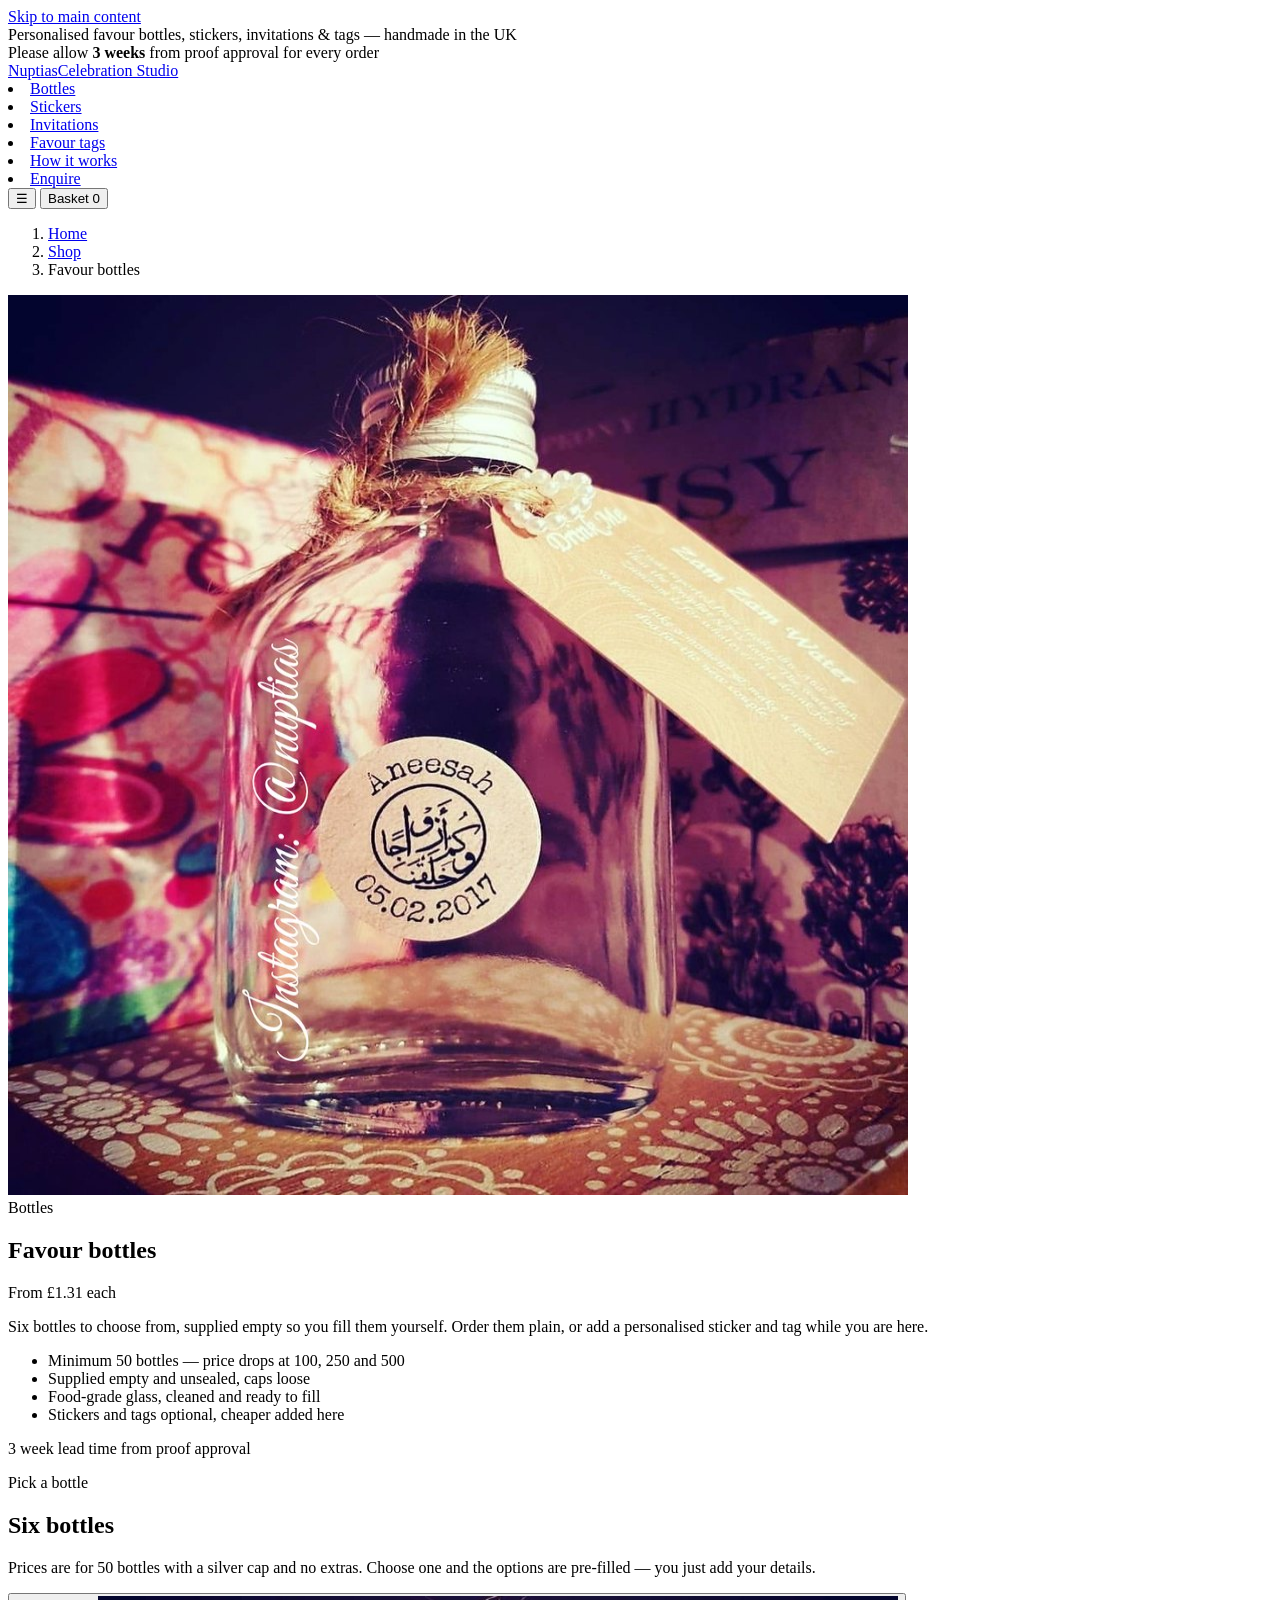
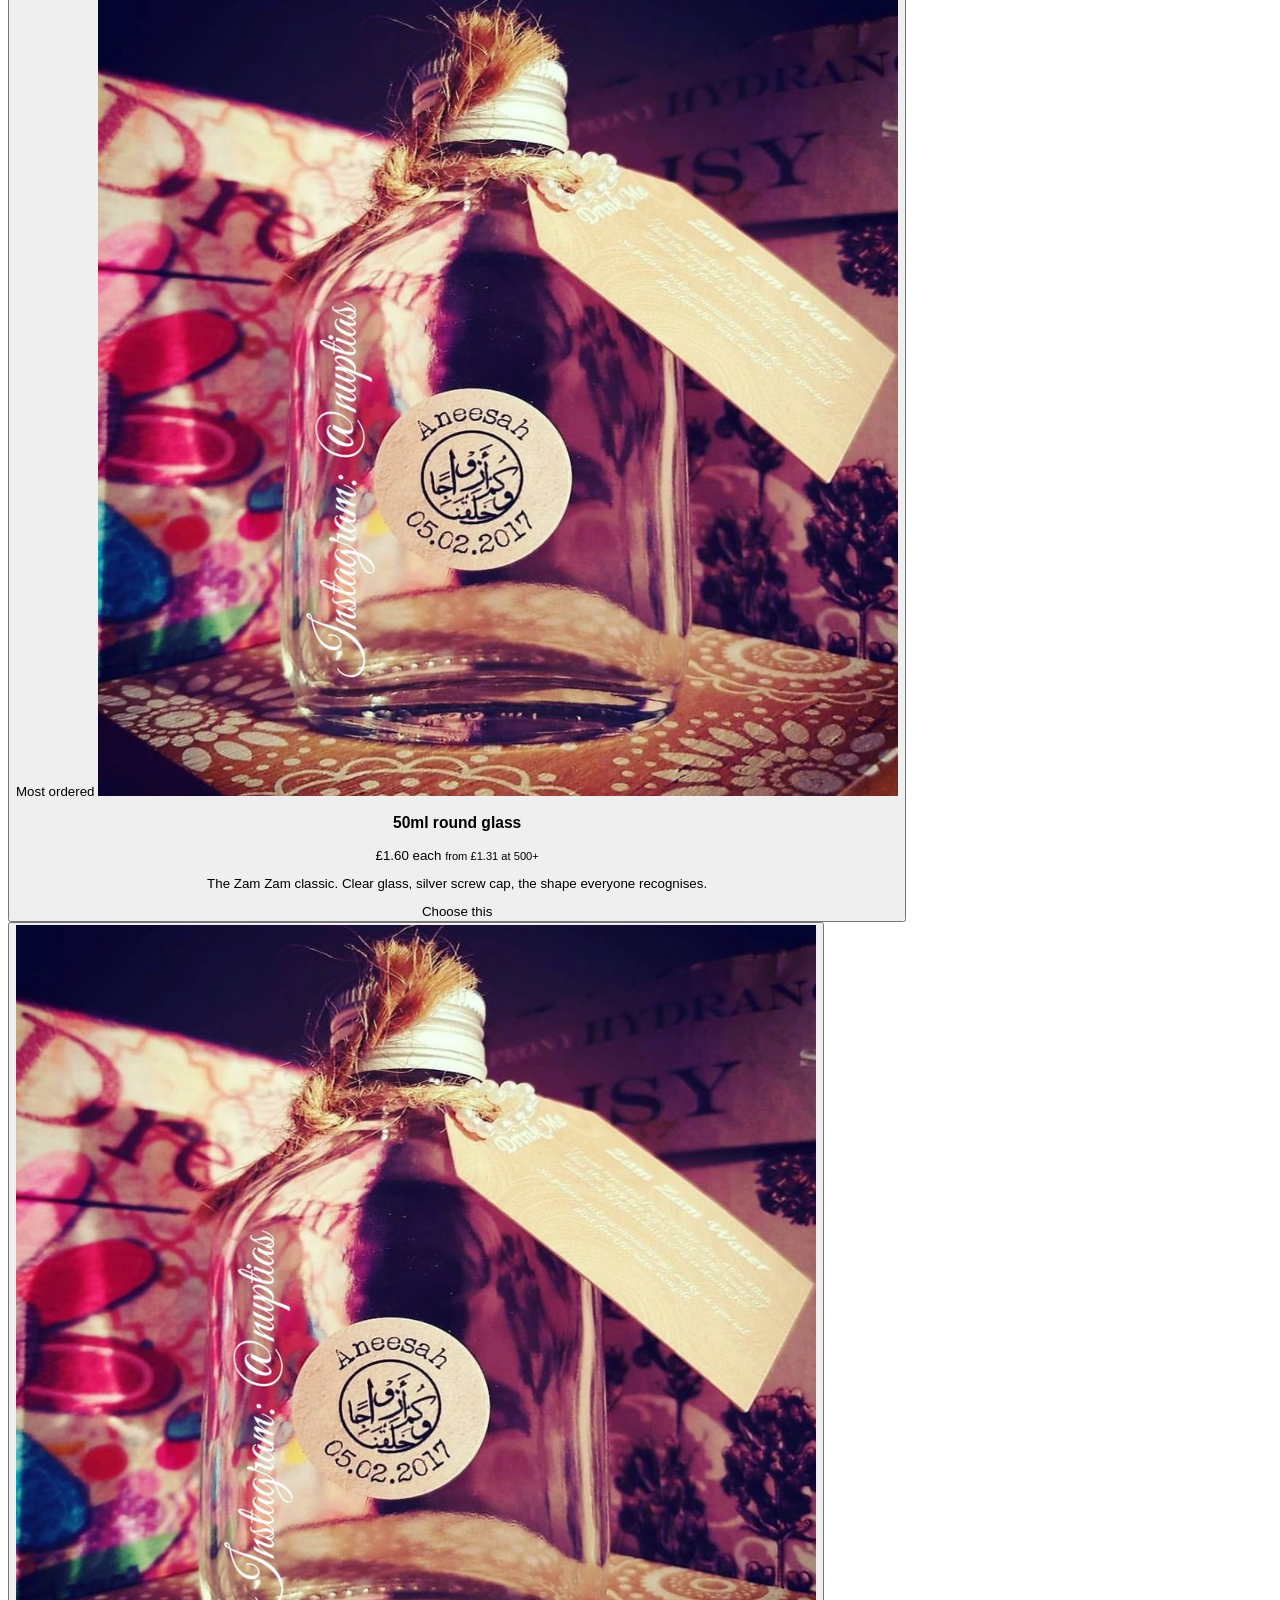
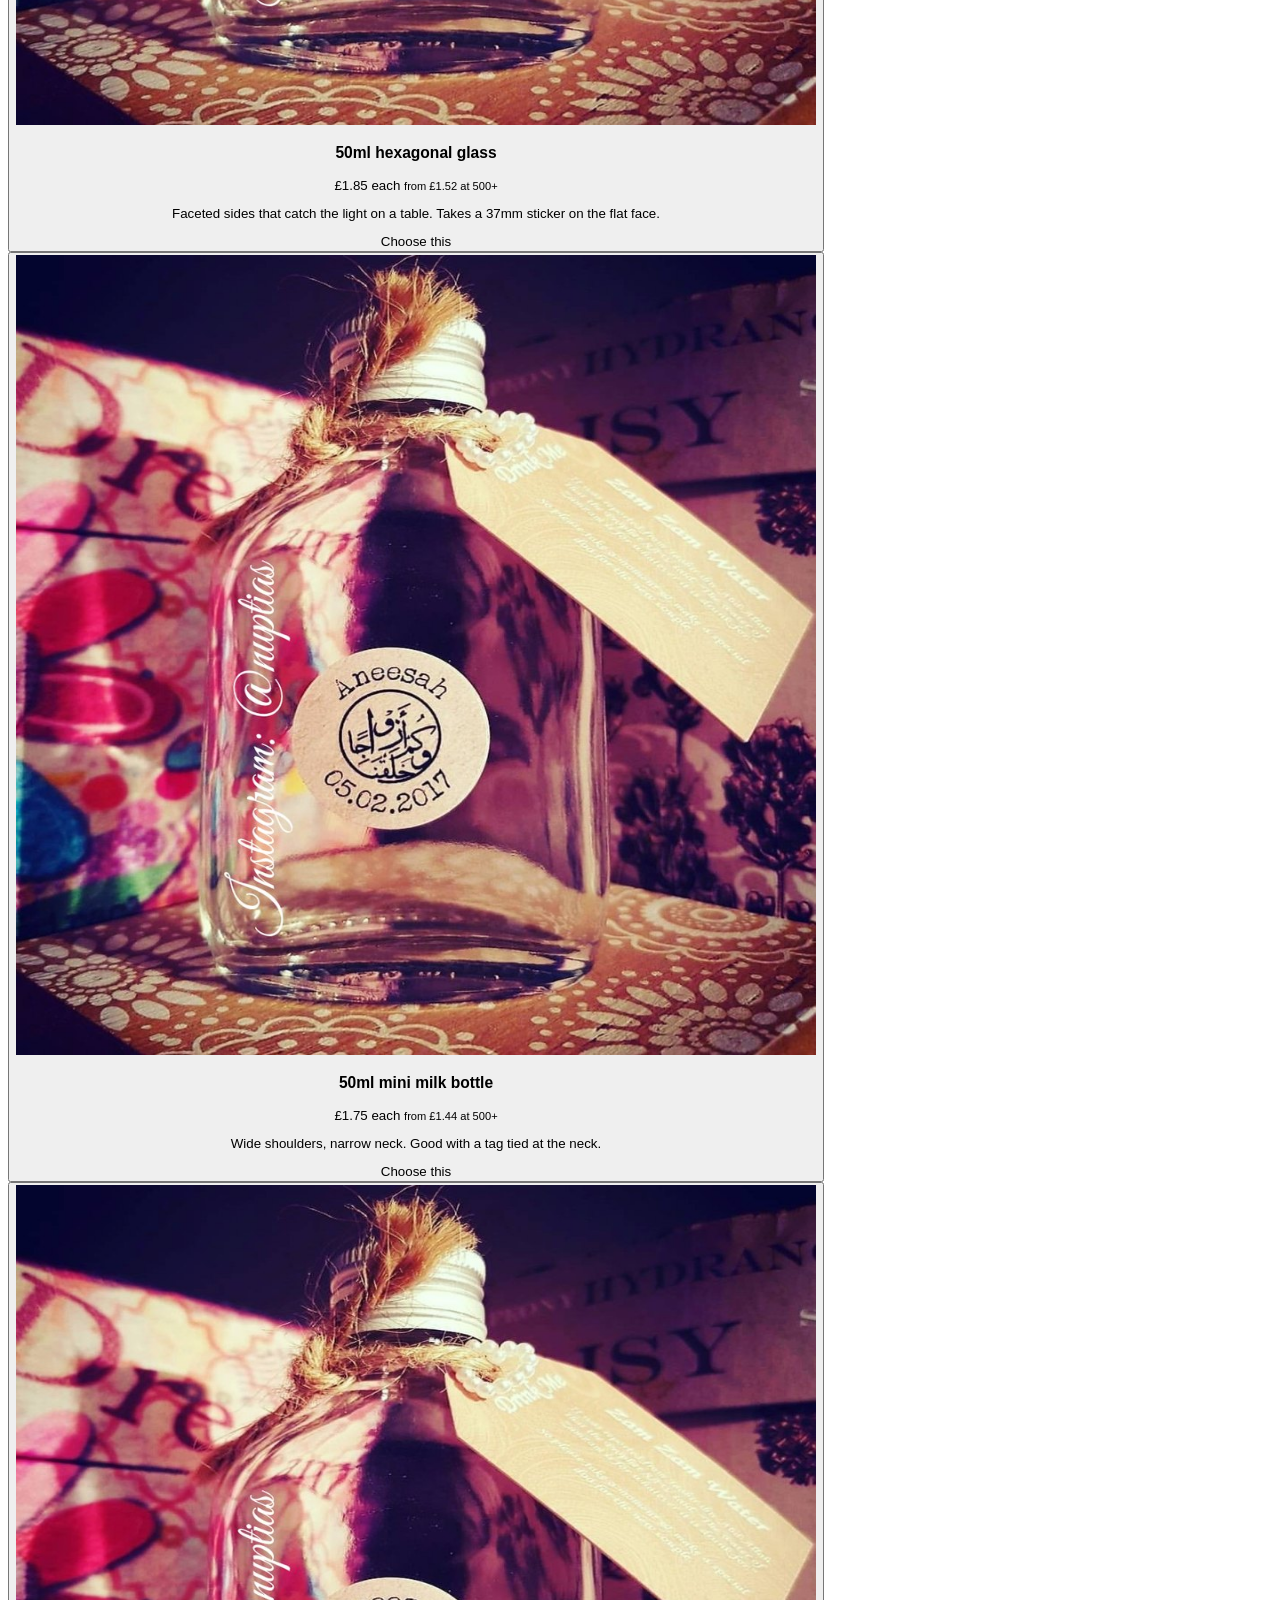
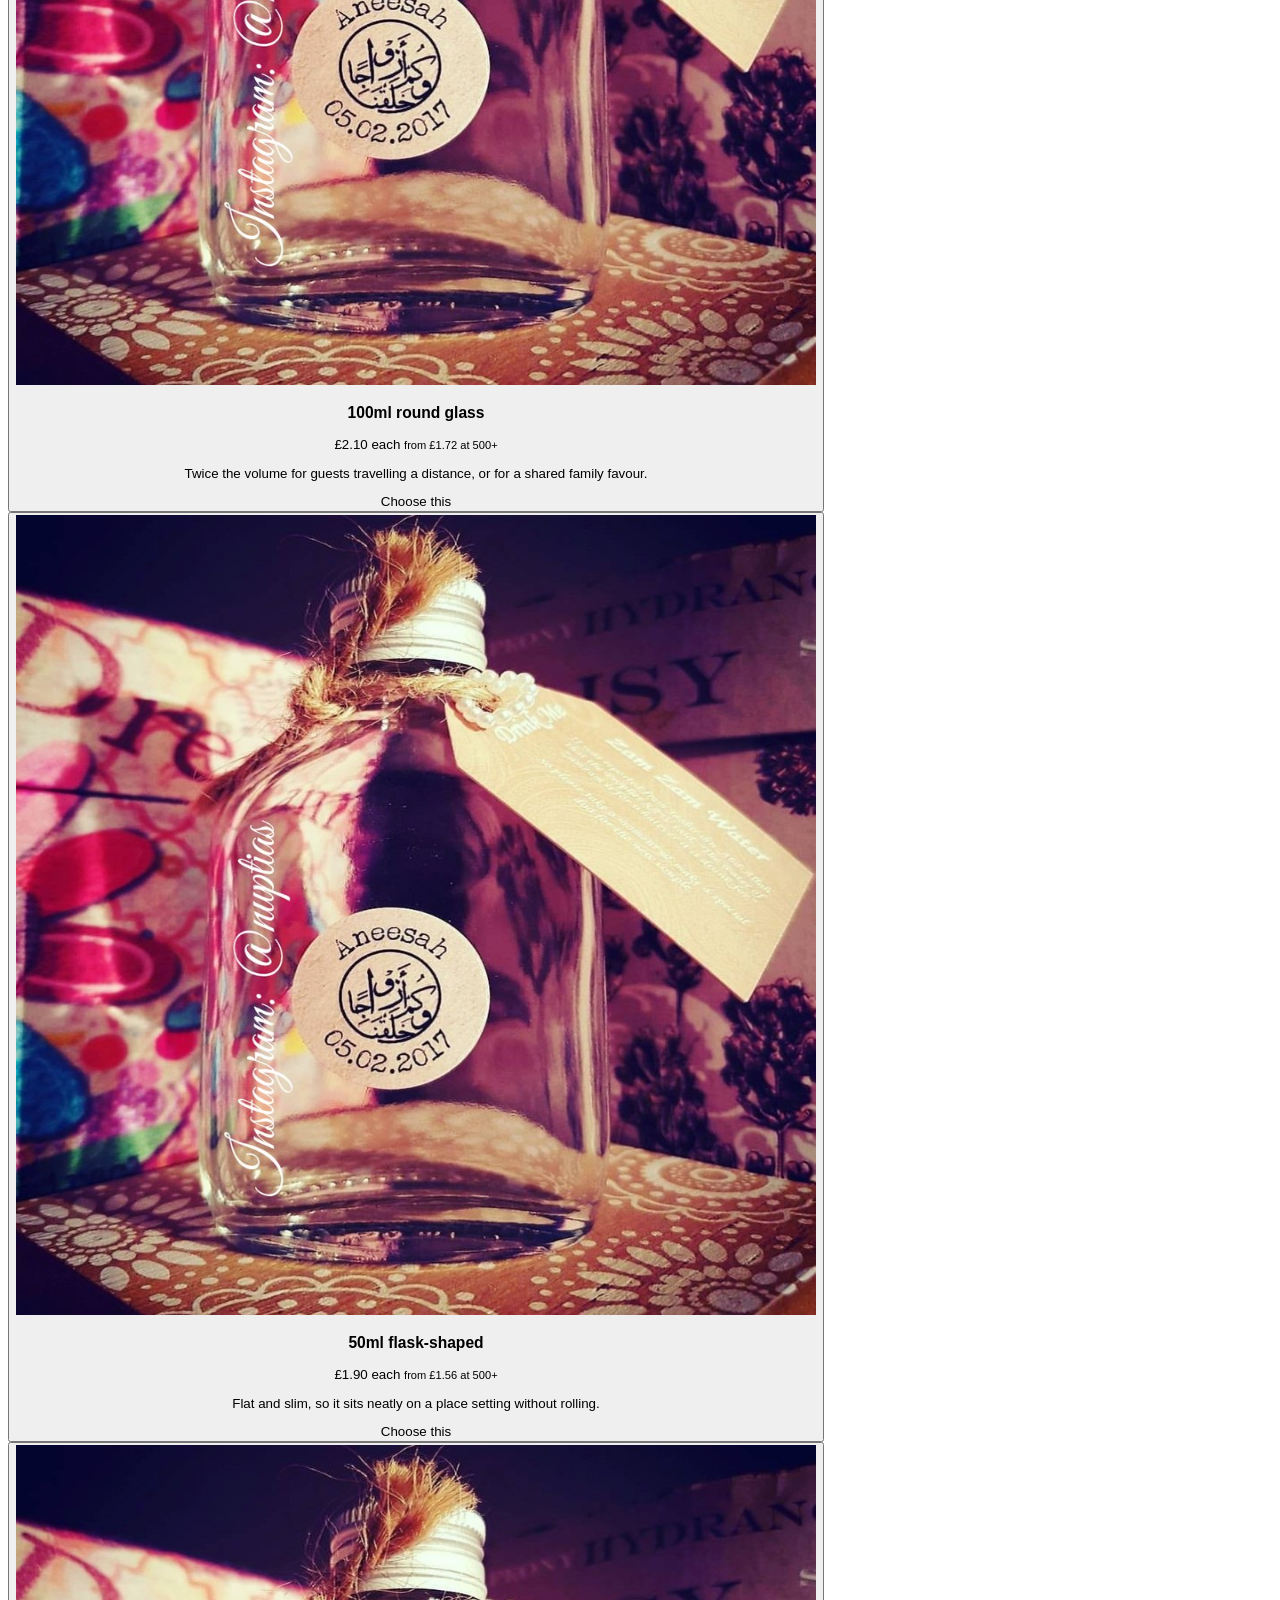
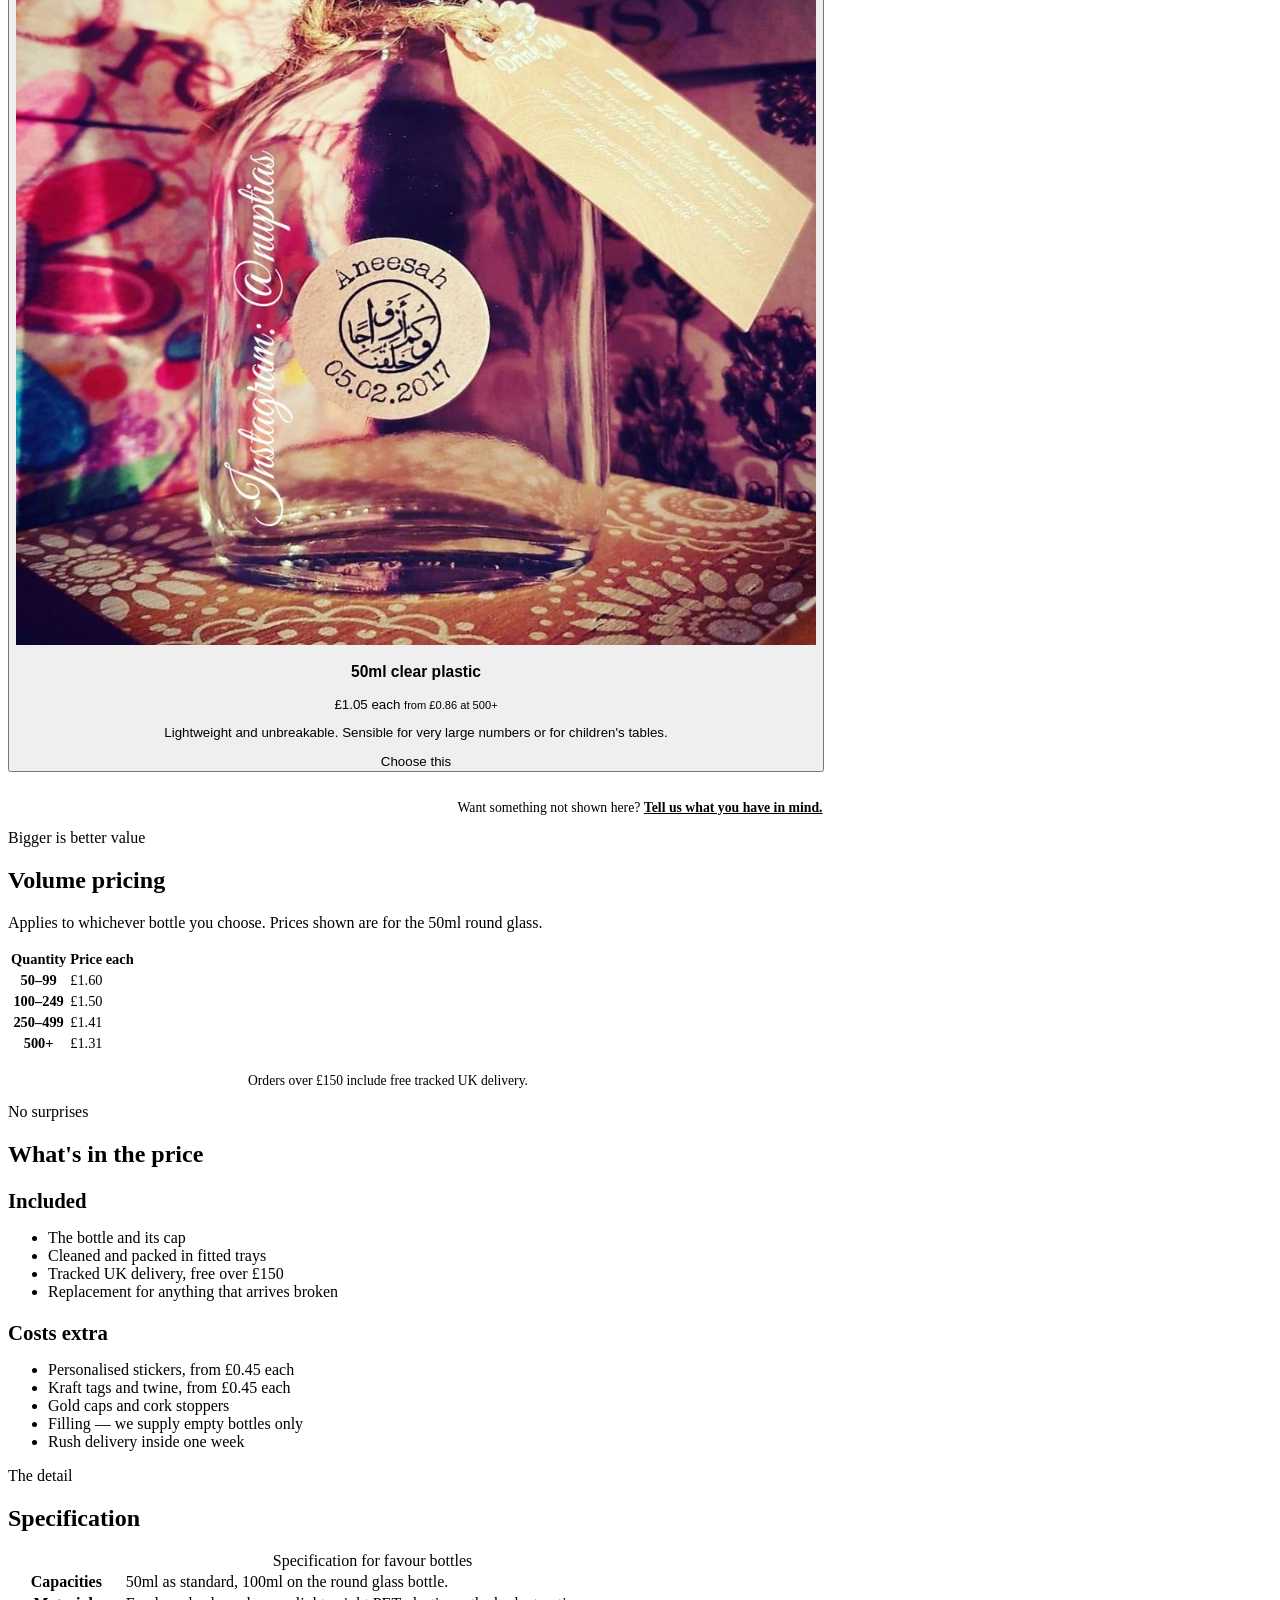
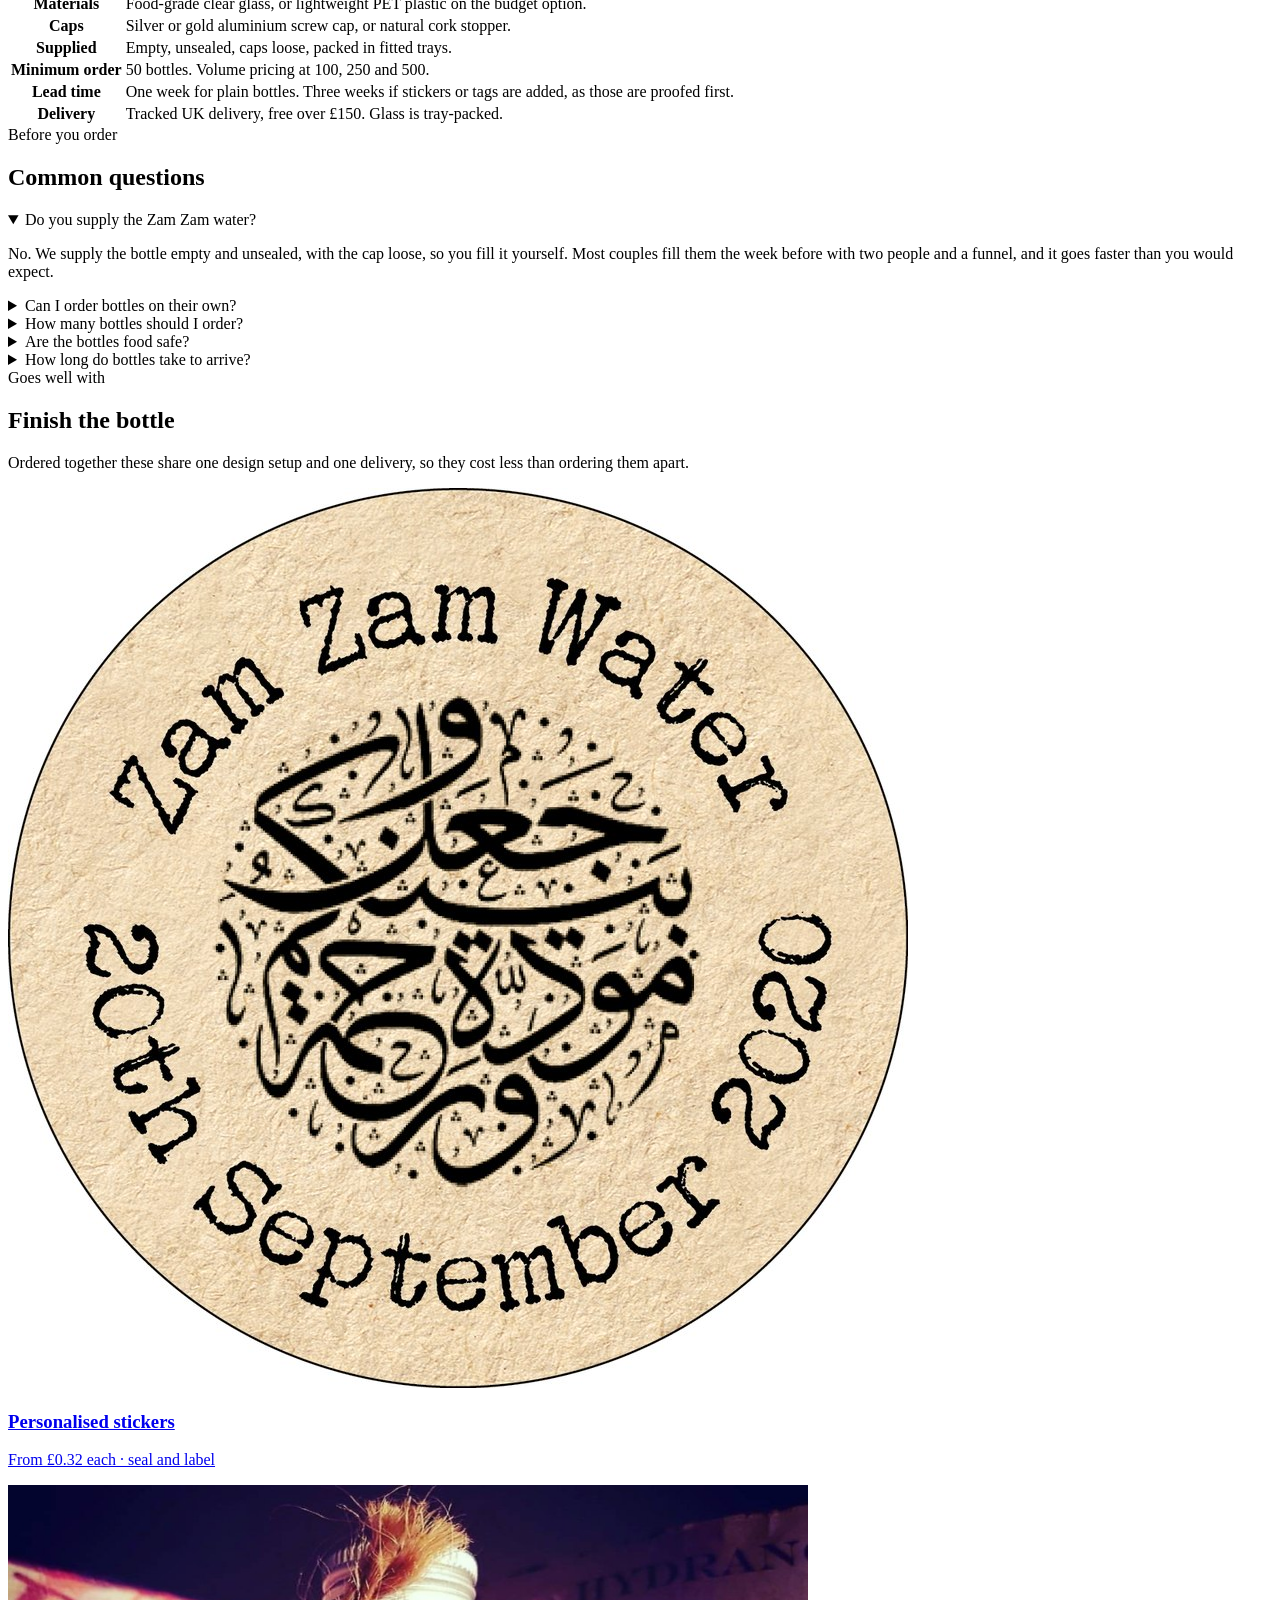
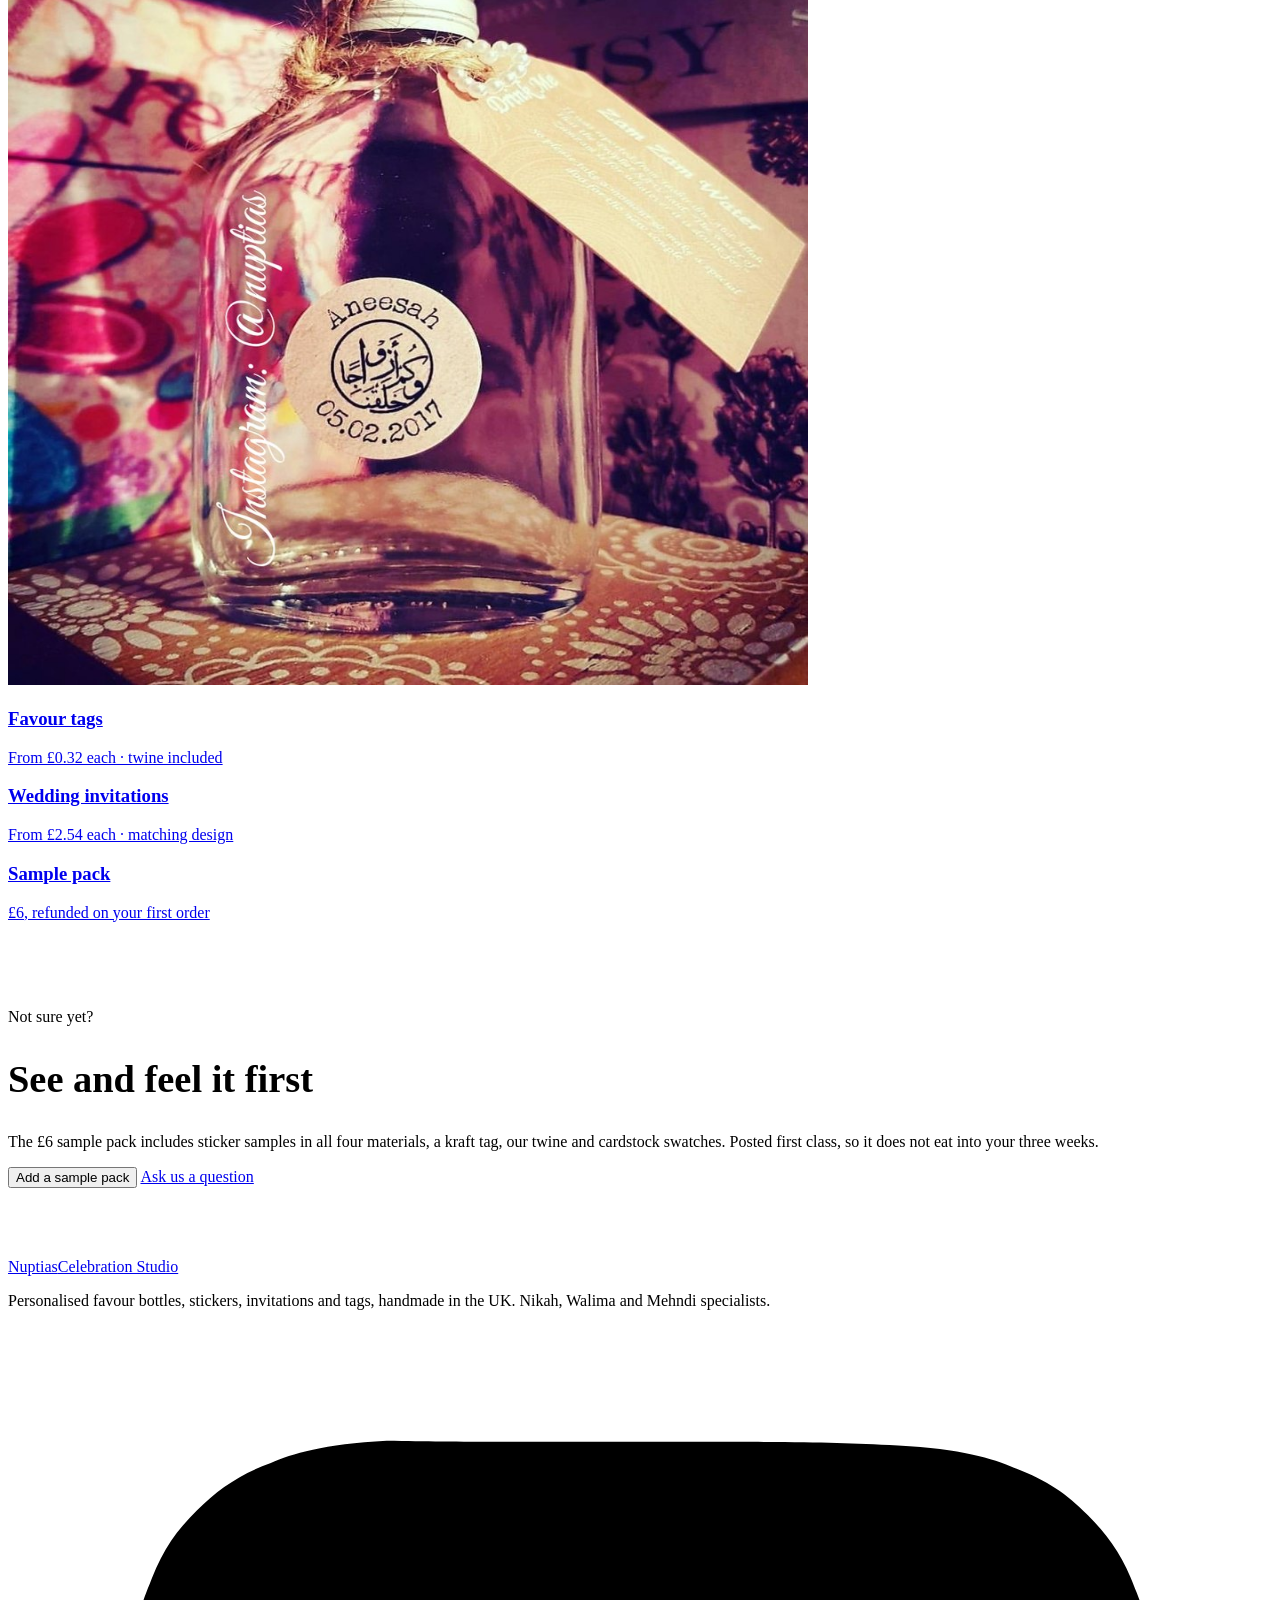
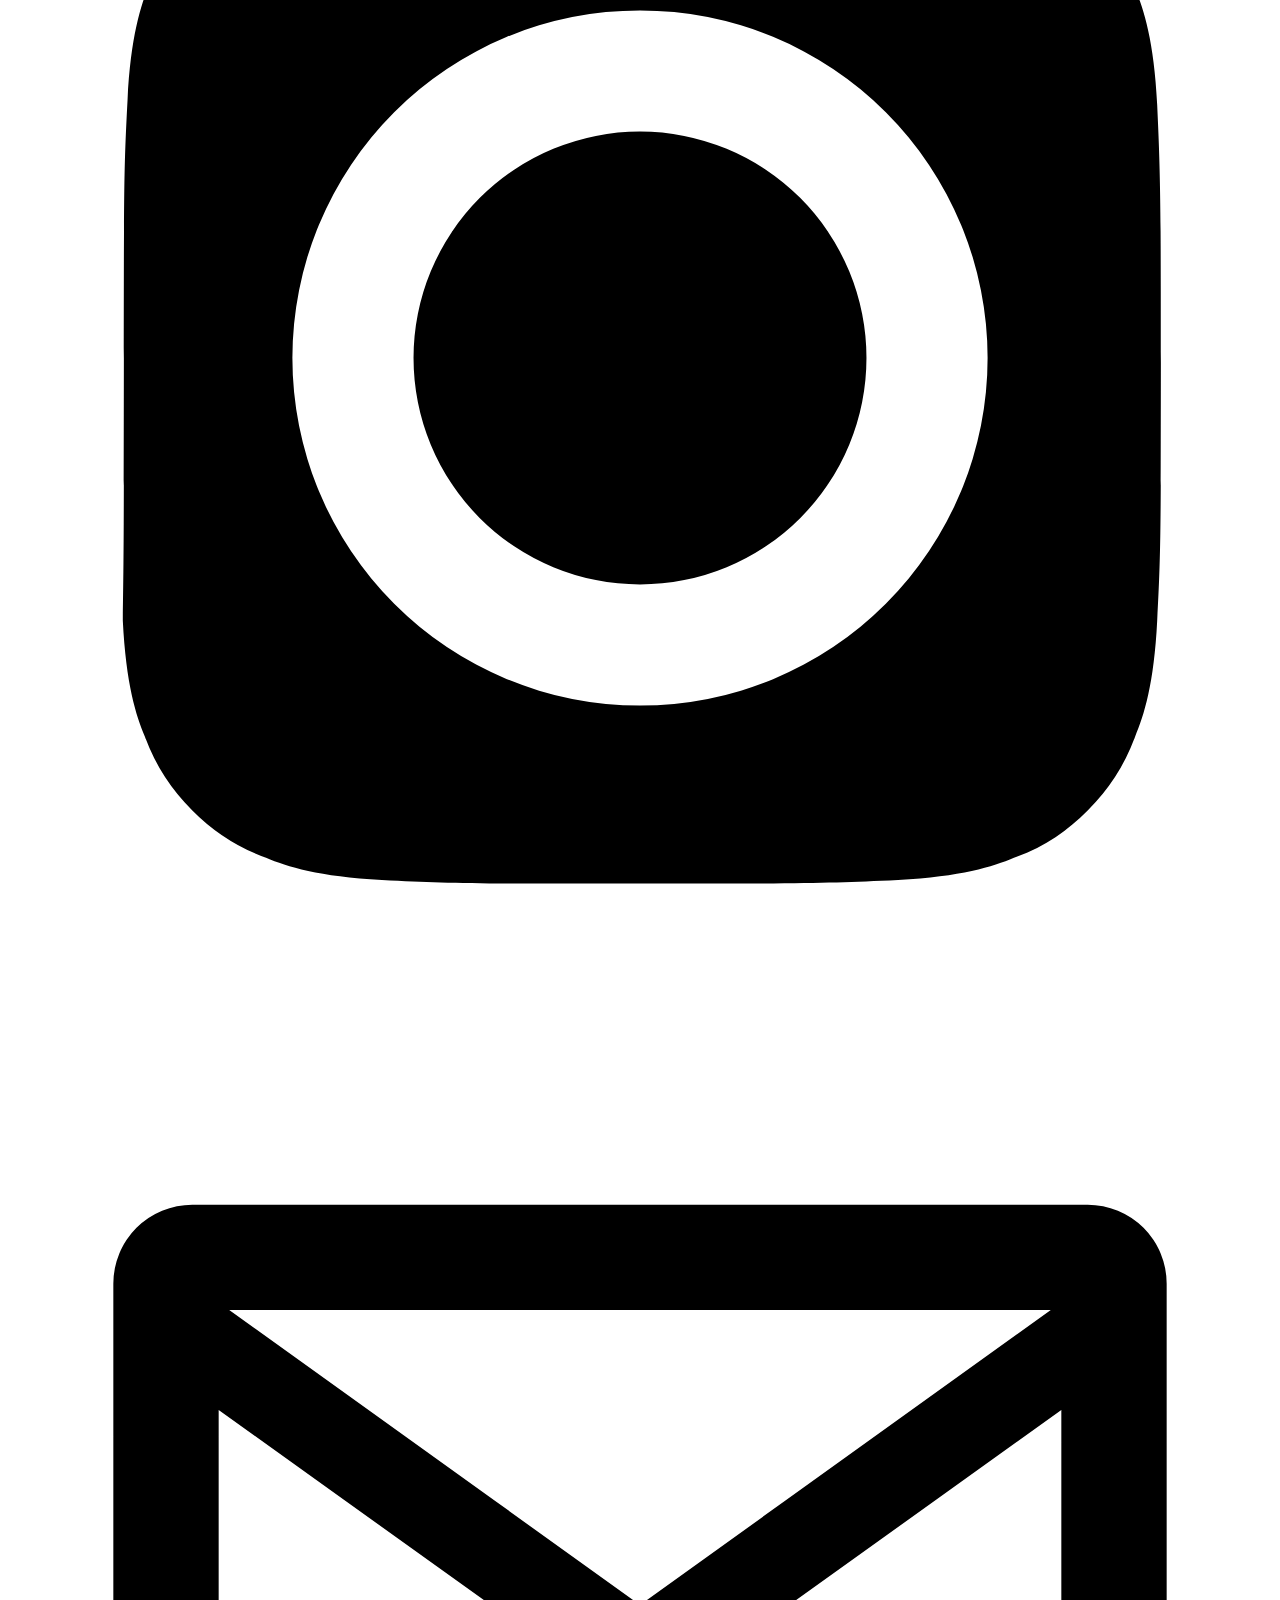
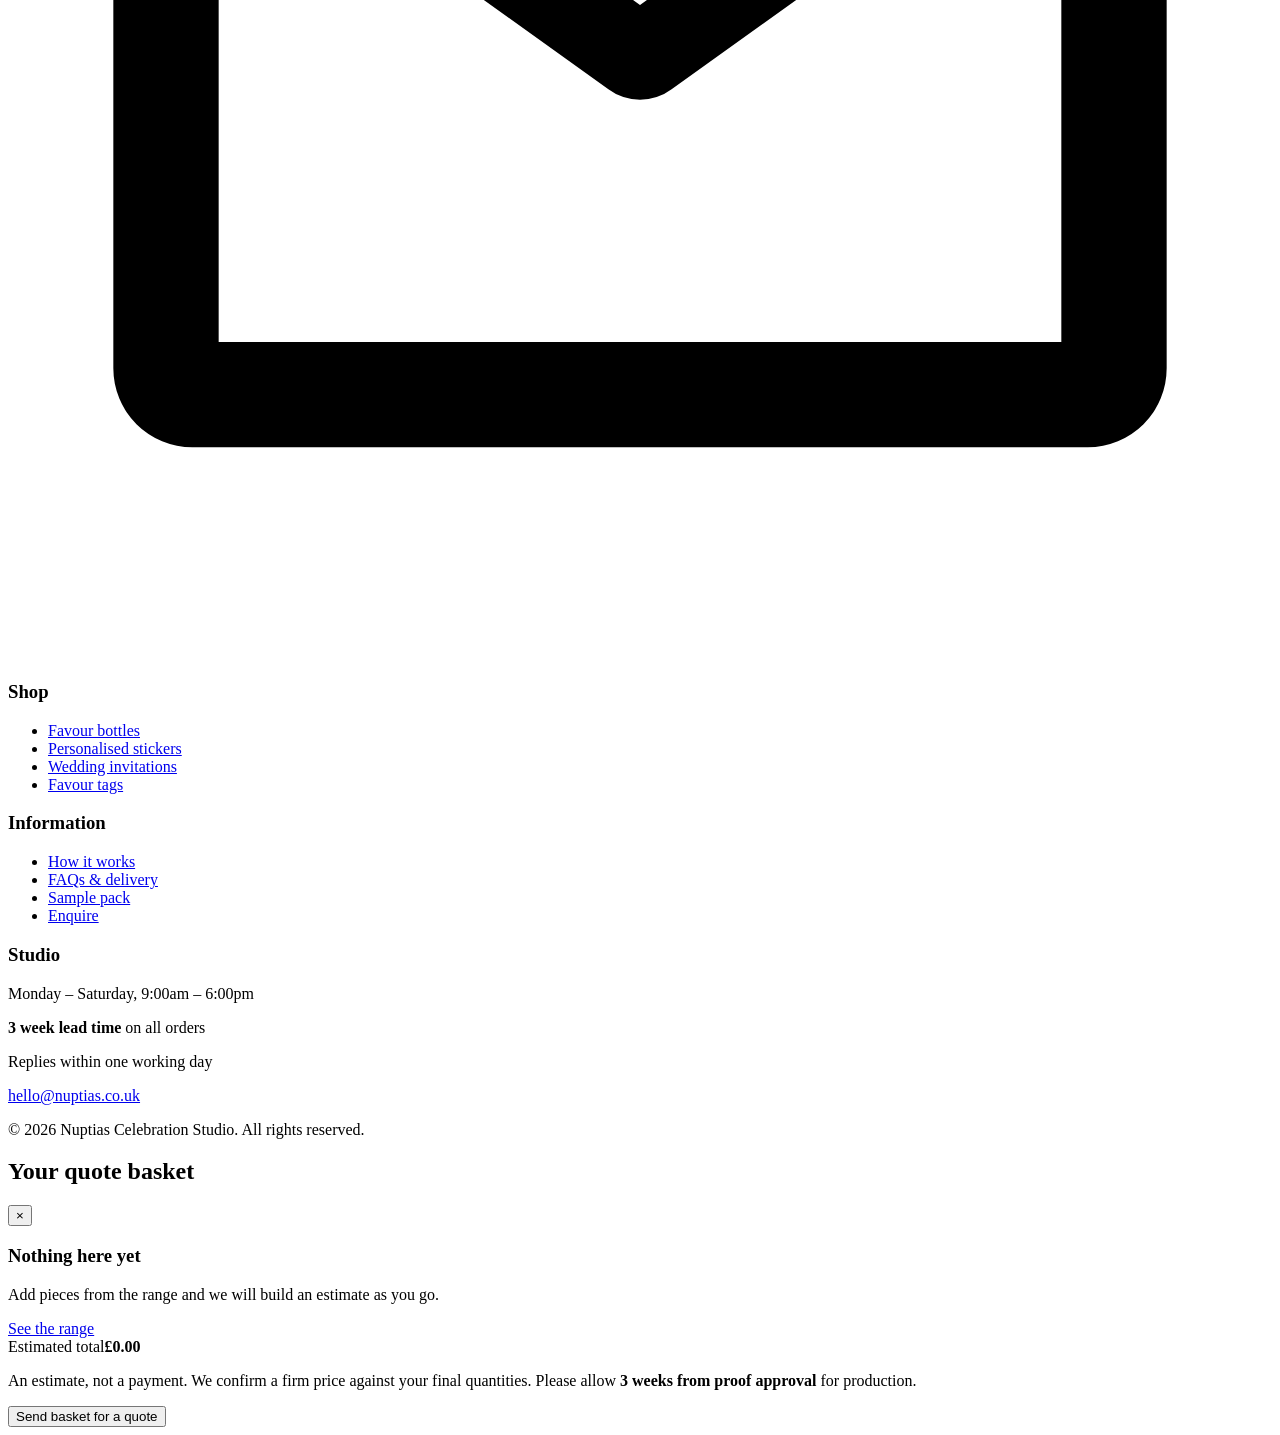
==== commit a76d18f3: "Update bottles.html" ====
--- a/categories/bottles.html
+++ b/categories/bottles.html
@@ -399,7 +399,7 @@
         <div class="pair-body"><h3>Favour tags</h3><p>From £0.32 each · twine included</p></div>
       </a>
       <a class="pair" href="wedding-invitations.html">
-        <div class="media" data-label="Wedding invitations"><img src="../images/category-invitations.jpg" data-fallback="https://images.unsplash.com/photo-1478146896981-b80fe463b330?auto=format&fit=crop&w=600&q=80" width="600" height="600" loading="lazy" alt="Wedding invitation suite"></div>
+        <div class="media" data-label="Wedding invitations"><img src="../images/category-invitations.jpg" width="600" height="600" loading="lazy" alt="Wedding invitation suite"></div>
         <div class="pair-body"><h3>Wedding invitations</h3><p>From £2.54 each · matching design</p></div>
       </a>
       <a class="pair" href="../index.html#samples">
--- a/assets/nuptias.css
+++ b/assets/nuptias.css
@@ -1,645 +1,471 @@
-/* ==========================================================================
-   Nuptias Celebration Studio — shared stylesheet
-   Loaded by every page. Page-specific overrides go in a <style> block below
-   this file's <link>, never inside here.
-   ========================================================================== */
-
-:root{
-  /* Palette. Rose and gold are split: a decorative tint and a text-safe tone,
-     because the original values failed WCAG AA when used for text. */
-  --burgundy-900:#4A1018;
-  --burgundy-700:#6B1A27;
-  --rose-600:#A85260;
-  --rose-400:#C87A88;
-  --rose-200:#E6B2BA;
-  --blush-50:#FAF2F4;
-  --paper:#FCFAFA;
-  --card:#FFFFFF;
-  --ink:#2B1D20;
-  --ink-muted:#5C494D;
-  --line:#EBD9DD;
-  --gold:#C59B27;
-  --gold-800:#7A5F0E;
-  --sage:#8A9A86;
-
-  --shadow-sm:0 4px 15px rgba(74,16,24,.05);
-  --shadow-lg:0 14px 40px rgba(74,16,24,.10);
-  --ease:cubic-bezier(.25,.8,.25,1);
-  --r:12px;
-  --maxw:1200px;
+<!DOCTYPE html>
+<html lang="en-GB">
+<head>
+<meta charset="UTF-8">
+<meta name="viewport" content="width=device-width, initial-scale=1.0">
+
+<title>Personalised Favour Bottles, Stickers, Invitations &amp; Tags | Nuptias Celebration Studio</title>
+<meta name="description" content="Personalised wedding favour bottles, stickers, invitations and favour tags. Zam Zam water bottles, Arabic calligraphy and bilingual designs. Nikah and Walima specialists, handmade in the UK. 3 week lead time.">
+<meta name="keywords" content="Zam Zam water bottle favours, personalised wedding stickers, Nikah invitations, Walima favours, favour tags with twine, Arabic calligraphy stickers, wedding favours UK">
+<meta name="robots" content="index, follow, max-image-preview:large">
+<meta name="author" content="Nuptias Celebration Studio">
+<meta name="theme-color" content="#4A1018">
+<link rel="canonical" href="https://www.nuptias.co.uk/">
+
+<meta property="og:type" content="website">
+<meta property="og:site_name" content="Nuptias Celebration Studio">
+<meta property="og:locale" content="en_GB">
+<meta property="og:title" content="Personalised Favour Bottles, Stickers, Invitations &amp; Tags | Nuptias">
+<meta property="og:description" content="Zam Zam water bottle favours, personalised stickers, invitations and tags. Nikah and Walima specialists, handmade in the UK.">
+<meta property="og:url" content="https://www.nuptias.co.uk/">
+<meta property="og:image" content="https://www.nuptias.co.uk/images/wedding-favours.jpg">
+<meta property="og:image:alt" content="Personalised Zam Zam water bottle favour with a kraft tag and Arabic calligraphy sticker">
+<meta name="twitter:card" content="summary_large_image">
+<meta name="twitter:title" content="Personalised Favour Bottles, Stickers, Invitations &amp; Tags | Nuptias">
+<meta name="twitter:description" content="Zam Zam bottle favours, stickers, invitations and tags. Handmade in the UK.">
+<meta name="twitter:image" content="https://www.nuptias.co.uk/images/wedding-favours.jpg">
+
+<link rel="icon" href="data:image/svg+xml,%3Csvg xmlns='http://www.w3.org/2000/svg' viewBox='0 0 32 32'%3E%3Crect width='32' height='32' rx='6' fill='%234A1018'/%3E%3Ctext x='16' y='23' font-family='Georgia,serif' font-size='19' fill='%23E6B2BA' text-anchor='middle'%3EN%3C/text%3E%3C/svg%3E">
+<link rel="preconnect" href="https://fonts.googleapis.com">
+<link rel="preconnect" href="https://fonts.gstatic.com" crossorigin>
+<link rel="preconnect" href="https://images.unsplash.com">
+<link href="https://fonts.googleapis.com/css2?family=Cormorant+Garamond:ital,wght@0,400;0,500;0,600;0,700;1,400;1,600&family=Plus+Jakarta+Sans:wght@300;400;500;600;700&display=swap" rel="stylesheet">
+<link rel="stylesheet" href="assets/nuptias.css">
+
+<style>
+  /* Your own photo first, stock placeholder behind it.
+     Drop images/hero.jpg in and it takes over automatically. */
+  .hero{
+    background:
+      linear-gradient(rgba(74,16,24,.68),rgba(74,16,24,.76)),
+      url('images/hero.jpg') center/cover no-repeat,
+      url('https://images.unsplash.com/photo-1549465220-1a8b9238cd48?auto=format&fit=crop&w=1600&q=80') center/cover no-repeat,
+      var(--burgundy-900);
+  }
+</style>
+
+<script type="application/ld+json">
+{
+  "@context":"https://schema.org",
+  "@graph":[
+    {
+      "@type":"Store",
+      "@id":"https://www.nuptias.co.uk/#business",
+      "name":"Nuptias Celebration Studio",
+      "description":"Personalised favour bottles, stickers, wedding invitations and favour tags, handmade in the UK. Nikah, Walima and Mehndi specialists.",
+      "url":"https://www.nuptias.co.uk/",
+      "email":"hello@nuptias.co.uk",
+      "image":"https://www.nuptias.co.uk/images/wedding-favours.jpg",
+      "priceRange":"£",
+      "currenciesAccepted":"GBP",
+      "areaServed":{"@type":"Country","name":"United Kingdom"},
+      "address":{"@type":"PostalAddress","addressCountry":"GB"},
+      "openingHoursSpecification":[{
+        "@type":"OpeningHoursSpecification",
+        "dayOfWeek":["Monday","Tuesday","Wednesday","Thursday","Friday","Saturday"],
+        "opens":"09:00","closes":"18:00"
+      }],
+      "sameAs":["https://www.instagram.com/nuptias"]
+    },
+    {
+      "@type":"WebSite",
+      "@id":"https://www.nuptias.co.uk/#website",
+      "url":"https://www.nuptias.co.uk/",
+      "name":"Nuptias Celebration Studio",
+      "publisher":{"@id":"https://www.nuptias.co.uk/#business"},
+      "inLanguage":"en-GB"
+    },
+    {
+      "@type":"ItemList",
+      "name":"Nuptias categories",
+      "itemListElement":[
+        {"@type":"ListItem","position":1,"name":"Favour bottles","url":"https://www.nuptias.co.uk/categories/bottles.html"},
+        {"@type":"ListItem","position":2,"name":"Personalised stickers","url":"https://www.nuptias.co.uk/categories/stickers.html"},
+        {"@type":"ListItem","position":3,"name":"Wedding invitations","url":"https://www.nuptias.co.uk/categories/wedding-invitations.html"},
+        {"@type":"ListItem","position":4,"name":"Favour tags","url":"https://www.nuptias.co.uk/categories/favour-tags.html"}
+      ]
+    },
+    {
+      "@type":"FAQPage",
+      "mainEntity":[
+        {"@type":"Question","name":"How long does an order take?",
+          "acceptedAnswer":{"@type":"Answer","text":"Three weeks from the point you approve your proof. Proofs are sent within three working days of ordering, so allow around four weeks in total from first contact. Plain bottles with no personalisation ship within one week."}},
+        {"@type":"Question","name":"Can I order bottles without stickers, or stickers without bottles?",
+          "acceptedAnswer":{"@type":"Answer","text":"Yes. Every category is sold separately with its own minimum order, so you can buy only what you need. Adding stickers or tags while ordering bottles is cheaper than ordering them separately, because it shares one design setup."}},
+        {"@type":"Question","name":"Do you supply the Zam Zam water?",
+          "acceptedAnswer":{"@type":"Answer","text":"No. Bottles are supplied empty and unsealed with the caps loose, so you fill them yourself. Most couples do this in the week before the celebration."}},
+        {"@type":"Question","name":"Can you print Arabic calligraphy?",
+          "acceptedAnswer":{"@type":"Answer","text":"Yes, in-house, including bilingual English and Arabic layouts on stickers, tags and invitations. We always send a proof of the Arabic for you to check before printing."}},
+        {"@type":"Question","name":"What are the minimum orders?",
+          "acceptedAnswer":{"@type":"Answer","text":"Fifty bottles, one hundred stickers, fifty favour tags, or thirty invitation suites. Unit prices fall as quantities rise, so larger Nikah and Walima celebrations get considerably better value."}},
+        {"@type":"Question","name":"Do you deliver across the UK?",
+          "acceptedAnswer":{"@type":"Answer","text":"Yes, tracked UK delivery as standard and free on orders over £150. Glass bottles are packed in fitted trays and anything that arrives damaged is remade at no cost."}}
+      ]
+    }
+  ]
 }
-
-*{box-sizing:border-box;margin:0;padding:0}
-html{scroll-behavior:smooth;scroll-padding-top:100px}
-body{
-  font-family:'Plus Jakarta Sans',system-ui,-apple-system,sans-serif;
-  background:var(--paper);color:var(--ink);
-  line-height:1.7;font-size:15.5px;-webkit-font-smoothing:antialiased;
-}
-h1,h2,h3,h4{font-family:'Cormorant Garamond',Georgia,serif;font-weight:500;color:var(--burgundy-900);letter-spacing:.2px;line-height:1.2}
-a{color:inherit;text-decoration:none}
-ul,ol{list-style:none}
-img{display:block;width:100%;height:auto}
-button{font:inherit}
-
-:focus-visible{outline:3px solid var(--rose-600);outline-offset:2px;border-radius:4px}
-.skip-link{position:absolute;left:-9999px;top:0;background:var(--burgundy-900);color:#fff;padding:12px 20px;z-index:2000}
-.skip-link:focus{left:0}
-.visually-hidden{position:absolute;width:1px;height:1px;overflow:hidden;clip:rect(0 0 0 0);white-space:nowrap}
-
-@media (prefers-reduced-motion:reduce){
-  *,*::before,*::after{animation-duration:.001ms!important;transition-duration:.001ms!important;scroll-behavior:auto!important}
-}
-
-.container{width:min(92%,var(--maxw));margin-inline:auto}
-.section{padding:84px 0}
-.section--sm{padding:56px 0}
-.section--tint{background:var(--blush-50);border-block:1px solid var(--line)}
-.section-head{text-align:center;max-width:680px;margin:0 auto 46px}
-.section-head--left{text-align:left;margin-inline:0}
-.eyebrow{font-family:'Cormorant Garamond',serif;font-style:italic;color:var(--rose-600);font-size:1.35rem;display:block;margin-bottom:2px}
-.section-title{font-size:clamp(2rem,4.2vw,2.6rem)}
-.section-intro{color:var(--ink-muted);font-size:.95rem;margin-top:10px}
-.lede{font-size:1.02rem;color:var(--ink-muted)}
-
-/* ---------- Top bar & header ---------- */
-.topbar{background:var(--burgundy-900);color:var(--blush-50);text-align:center;padding:10px 16px;font-size:.78rem;letter-spacing:1.1px;text-transform:uppercase}
-.site-header{background:var(--card);border-bottom:1px solid var(--line);position:sticky;top:0;z-index:900;box-shadow:var(--shadow-sm)}
-.header-inner{display:flex;align-items:center;justify-content:space-between;gap:20px;padding:14px 0;position:relative}
-.logo{font-family:'Cormorant Garamond',serif;font-size:2rem;font-weight:600;letter-spacing:2px;text-transform:uppercase;line-height:.95;color:var(--burgundy-900)}
-.logo span{display:block;margin-top:6px;font-family:'Plus Jakarta Sans',sans-serif;font-size:.62rem;letter-spacing:3.2px;color:var(--rose-600);font-weight:500}
-.nav{display:flex;gap:26px;align-items:center}
-.nav a{font-size:.8rem;font-weight:600;letter-spacing:.6px;text-transform:uppercase;transition:color .25s var(--ease)}
-.nav a:hover,.nav a[aria-current="page"]{color:var(--burgundy-700)}
-.header-actions{display:flex;align-items:center;gap:10px}
-.cart-btn{background:var(--blush-50);color:var(--burgundy-900);border:1px solid var(--line);padding:9px 18px;border-radius:30px;font-size:.8rem;font-weight:600;cursor:pointer;transition:all .25s var(--ease);display:flex;align-items:center;gap:7px}
-.cart-btn:hover{background:var(--burgundy-700);color:#fff;border-color:var(--burgundy-700)}
-.cart-count{background:var(--burgundy-700);color:#fff;border-radius:999px;min-width:20px;height:20px;display:grid;place-items:center;font-size:.7rem;padding:0 6px}
-.cart-btn:hover .cart-count{background:#fff;color:var(--burgundy-900)}
-.nav-toggle{display:none;background:none;border:1px solid var(--line);border-radius:8px;padding:8px 11px;cursor:pointer;color:var(--burgundy-900)}
-
-/* ---------- Buttons ---------- */
-.btn{display:inline-block;text-align:center;padding:14px 28px;border-radius:30px;font-size:.82rem;font-weight:700;letter-spacing:.6px;text-transform:uppercase;cursor:pointer;transition:all .25s var(--ease);border:1px solid transparent}
-.btn--primary{background:var(--burgundy-700);color:#fff;border-color:var(--burgundy-700)}
-.btn--primary:hover{background:var(--burgundy-900);border-color:var(--burgundy-900);box-shadow:var(--shadow-lg)}
-.btn--ghost{background:rgba(255,255,255,.12);color:#fff;border-color:var(--rose-200);backdrop-filter:blur(4px)}
-.btn--ghost:hover{background:#fff;color:var(--burgundy-900)}
-.btn--gold{background:var(--gold);color:var(--burgundy-900);border-color:var(--gold)}
-.btn--gold:hover{background:#B08A1E;border-color:#B08A1E}
-.btn--outline{background:transparent;color:var(--burgundy-900);border-color:var(--line)}
-.btn--outline:hover{border-color:var(--burgundy-700);background:var(--blush-50)}
-.btn--block{display:block;width:100%}
-.btn--sm{padding:10px 20px;font-size:.75rem}
-
-/* ---------- Media with graceful fallback ---------- */
-.media{position:relative;overflow:hidden;background:var(--blush-50)}
-.media img{width:100%;height:100%;object-fit:cover;transition:transform .55s var(--ease)}
-.media--fallback::after{
-  content:attr(data-label);position:absolute;inset:0;
-  background:linear-gradient(135deg,var(--blush-50),var(--rose-200));
-  display:grid;place-items:center;text-align:center;padding:20px;
-  font-family:'Cormorant Garamond',serif;font-style:italic;font-size:1.15rem;color:var(--burgundy-900);
-}
-
-/* ---------- Hero ---------- */
-.hero{position:relative;text-align:center;color:#fff;padding:118px 0 100px;background:var(--burgundy-900)}
-.hero-inner{max-width:820px;margin-inline:auto}
-.hero .eyebrow{color:var(--rose-200);font-size:1.6rem}
-.hero h1{color:#fff;font-size:clamp(2.2rem,5.6vw,3.5rem);margin:8px 0 18px}
-.hero p{color:var(--blush-50);font-weight:300;font-size:1.03rem;max-width:620px;margin:0 auto 30px}
-.hero-ctas{display:flex;gap:12px;justify-content:center;flex-wrap:wrap}
-
-/* ---------- Trust strip ---------- */
-.trust{background:var(--card);border-bottom:1px solid var(--line)}
-.trust-grid{display:grid;grid-template-columns:repeat(auto-fit,minmax(200px,1fr));gap:18px;padding:26px 0;text-align:center}
-.trust-item strong{display:block;font-family:'Cormorant Garamond',serif;font-size:1.2rem;color:var(--burgundy-900)}
-.trust-item span{font-size:.82rem;color:var(--ink-muted)}
-
-/* ---------- Collection cards ---------- */
-.collections{display:grid;grid-template-columns:repeat(auto-fit,minmax(255px,1fr));gap:22px}
-.collection{background:#fff;border:1px solid var(--line);border-radius:var(--r);overflow:hidden;box-shadow:var(--shadow-sm);transition:all .3s var(--ease);display:block}
-.collection:hover{transform:translateY(-5px);box-shadow:var(--shadow-lg)}
-.collection:hover .media img{transform:scale(1.04)}
-.collection .media{height:200px}
-.collection-body{padding:20px}
-.collection h3{font-size:1.45rem;margin-bottom:8px}
-.palette{display:flex;gap:7px;margin-bottom:10px}
-.palette span{width:14px;height:14px;border-radius:50%;border:1px solid rgba(0,0,0,.12)}
-.collection p{font-size:.87rem;color:var(--ink-muted);line-height:1.55}
-.collection-cta{margin-top:12px;font-size:.76rem;font-weight:700;text-transform:uppercase;letter-spacing:.8px;color:var(--burgundy-700)}
-.collection-cta::after{content:" →"}
-.collection[aria-disabled="true"]{opacity:.9;pointer-events:none}
-.collection[aria-disabled="true"] .collection-cta{color:var(--ink-muted)}
-
-/* ---------- Filters ---------- */
-.filters{display:flex;flex-wrap:wrap;justify-content:center;gap:10px;margin-bottom:34px}
-.filter{background:var(--card);border:1px solid var(--line);padding:10px 22px;border-radius:25px;font-size:.83rem;font-weight:600;cursor:pointer;transition:all .25s var(--ease);color:var(--ink)}
-.filter:hover{border-color:var(--rose-400)}
-.filter[aria-pressed="true"]{background:var(--burgundy-700);color:#fff;border-color:var(--burgundy-700)}
-
-/* ---------- Product cards ---------- */
-.products{display:grid;grid-template-columns:repeat(auto-fill,minmax(258px,1fr));gap:24px}
-.product{background:var(--card);border:1px solid var(--line);border-radius:var(--r);overflow:hidden;box-shadow:var(--shadow-sm);display:flex;flex-direction:column;transition:all .3s var(--ease)}
-.product:hover{transform:translateY(-4px);box-shadow:var(--shadow-lg)}
-.product .media{height:216px}
-.product:hover .media img{transform:scale(1.05)}
-.product-body{padding:20px;display:flex;flex-direction:column;flex:1}
-.kicker{font-size:.68rem;text-transform:uppercase;letter-spacing:1.1px;color:var(--rose-600);font-weight:700;margin-bottom:4px}
-.product h3{font-size:1.28rem;margin-bottom:6px}
-.product h3 a:hover{color:var(--burgundy-700);text-decoration:underline}
-.price{font-family:'Cormorant Garamond',serif;font-size:1.25rem;font-weight:600;color:var(--burgundy-700)}
-.price small{display:block;font-family:'Plus Jakarta Sans',sans-serif;font-size:.72rem;font-weight:500;color:var(--ink-muted);letter-spacing:.2px;line-height:1.4}
-.product p{font-size:.86rem;color:var(--ink-muted);line-height:1.55;margin:10px 0 18px;flex:1}
-.card-actions{display:grid;gap:8px}
-.add-btn{width:100%;background:var(--blush-50);color:var(--burgundy-900);border:1px solid var(--line);padding:11px 15px;border-radius:20px;font-size:.78rem;font-weight:700;text-transform:uppercase;letter-spacing:.6px;cursor:pointer;transition:all .25s var(--ease)}
-.add-btn:hover{background:var(--burgundy-700);color:#fff;border-color:var(--burgundy-700)}
-.detail-link{display:block;text-align:center;padding:11px 15px;border-radius:20px;font-size:.78rem;font-weight:700;text-transform:uppercase;letter-spacing:.6px;background:var(--burgundy-700);color:#fff;transition:all .25s var(--ease)}
-.detail-link:hover{background:var(--burgundy-900)}
-
-.badge{position:absolute;top:12px;right:12px;z-index:2;font-size:.66rem;font-weight:700;padding:5px 11px;border-radius:12px;letter-spacing:.7px;text-transform:uppercase}
-.badge--quiet{background:rgba(255,255,255,.94);color:var(--burgundy-900);border:1px solid var(--line)}
-.badge--hero{background:var(--gold);color:var(--burgundy-900);box-shadow:0 2px 8px rgba(0,0,0,.18)}
-
-/* ---------- Feature banner ---------- */
-.feature{color:#fff;text-align:center;padding:92px 0;background:var(--burgundy-900)}
-.feature-inner{max-width:820px;margin-inline:auto}
-.feature .eyebrow{color:var(--rose-200)}
-.feature h2{color:#fff;font-size:clamp(2rem,5vw,3rem);margin-bottom:14px}
-.feature p{color:var(--blush-50);font-weight:300;margin-bottom:26px}
-.feature-list{display:flex;flex-wrap:wrap;gap:10px;justify-content:center;margin-bottom:28px}
-.feature-list li{border:1px solid rgba(230,178,186,.45);border-radius:999px;padding:6px 15px;font-size:.8rem}
-.feature-ctas{display:flex;gap:12px;justify-content:center;flex-wrap:wrap}
-
-/* ---------- Timeline ---------- */
-.timeline{display:grid;grid-template-columns:repeat(auto-fit,minmax(230px,1fr));gap:24px;counter-reset:step}
-.step{position:relative;padding-top:8px}
-.step::before{counter-increment:step;content:counter(step,decimal-leading-zero);font-family:'Cormorant Garamond',serif;font-size:2.4rem;color:var(--rose-200);display:block;line-height:1}
-.step h3{font-size:1.3rem;margin:8px 0 6px}
-.step p{font-size:.87rem;color:var(--ink-muted)}
-.step-when{font-size:.72rem;text-transform:uppercase;letter-spacing:1px;color:var(--gold-800);font-weight:700}
-
-/* ---------- Packages ---------- */
-.packages{display:grid;grid-template-columns:repeat(auto-fit,minmax(275px,1fr));gap:24px;align-items:start}
-.package{background:#fff;border:1px solid var(--line);border-radius:var(--r);padding:32px 26px;text-align:center;position:relative;box-shadow:var(--shadow-sm);transition:all .3s var(--ease)}
-.package:hover{box-shadow:var(--shadow-lg)}
-.package--featured{border:2px solid var(--rose-400);padding-top:38px}
-.package-flag{position:absolute;top:-13px;left:50%;transform:translateX(-50%);background:var(--gold);color:var(--burgundy-900);font-size:.66rem;font-weight:700;letter-spacing:.8px;text-transform:uppercase;padding:5px 14px;border-radius:12px;white-space:nowrap}
-.package h3{font-size:1.75rem}
-.package-price{font-family:'Cormorant Garamond',serif;font-size:2.2rem;font-weight:600;color:var(--burgundy-700);line-height:1.1}
-.package-save{font-size:.75rem;color:var(--gold-800);font-weight:700;text-transform:uppercase;letter-spacing:.6px;margin-bottom:10px;display:block}
-.package>p{font-size:.87rem;color:var(--ink-muted);margin-bottom:6px}
-.package-list{text-align:left;margin:18px 0 24px;font-size:.87rem;color:var(--ink-muted)}
-.package-list li{padding:7px 0;border-bottom:1px dashed var(--line);display:flex;gap:9px;align-items:flex-start}
-.package-list li::before{content:"✓";color:var(--rose-600);font-weight:700;flex-shrink:0}
-
-/* ---------- Samples / split ---------- */
-.split{display:grid;grid-template-columns:1fr 1fr;gap:48px;align-items:center}
-.split .media{border-radius:var(--r);height:330px;box-shadow:var(--shadow-lg)}
-.split h2{font-size:clamp(1.9rem,4vw,2.4rem);margin-bottom:12px}
-.split p{color:var(--ink-muted);margin-bottom:18px}
-
-/* ---------- Quotes ---------- */
-.quotes{display:grid;grid-template-columns:repeat(auto-fit,minmax(270px,1fr));gap:22px}
-.quote{background:#fff;border:1px solid var(--line);border-radius:var(--r);padding:26px;box-shadow:var(--shadow-sm)}
-.quote blockquote{font-family:'Cormorant Garamond',serif;font-size:1.2rem;font-style:italic;color:var(--burgundy-900);line-height:1.5;margin-bottom:14px}
-.quote figcaption{font-size:.8rem;color:var(--ink-muted)}
-.quote figcaption strong{display:block;color:var(--ink);font-size:.86rem}
-
-/* ---------- Story ---------- */
-.story{display:grid;grid-template-columns:1fr 1fr;gap:50px;align-items:center}
-.story .media{border-radius:var(--r);height:420px;box-shadow:var(--shadow-lg)}
-.story p{color:var(--ink-muted);margin-bottom:16px;font-size:.95rem;line-height:1.8}
-.pullquote{font-family:'Cormorant Garamond',serif;font-size:1.35rem;font-style:italic;color:var(--burgundy-700);padding-left:18px;border-left:3px solid var(--rose-400);margin:20px 0}
-
-/* ---------- FAQ / accordion ---------- */
-.faq{max-width:860px;margin-inline:auto}
-.faq details{background:#fff;border:1px solid var(--line);border-radius:10px;margin-bottom:12px;overflow:hidden}
-.faq summary{cursor:pointer;padding:17px 20px;font-weight:600;font-size:.94rem;color:var(--burgundy-900);display:flex;justify-content:space-between;gap:14px;align-items:center;list-style:none}
-.faq summary::-webkit-details-marker{display:none}
-.faq summary::after{content:"+";font-family:'Cormorant Garamond',serif;font-size:1.5rem;color:var(--rose-600);line-height:1}
-.faq details[open] summary::after{content:"–"}
-.faq details p{padding:0 20px 18px;font-size:.9rem;color:var(--ink-muted)}
-.faq details ul{padding:0 20px 18px;font-size:.9rem;color:var(--ink-muted)}
-.faq details li{padding-left:16px;position:relative;margin-bottom:6px}
-.faq details li::before{content:"—";position:absolute;left:0;color:var(--rose-400)}
-
-/* ---------- Enquiry form ---------- */
-.enquiry{background:var(--burgundy-900);color:var(--blush-50)}
-.enquiry h2{color:#fff}
-.enquiry .eyebrow{color:var(--rose-200)}
-.enquiry-form{max-width:720px;margin-inline:auto;background:rgba(255,255,255,.05);border:1px solid rgba(230,178,186,.28);border-radius:var(--r);padding:30px}
-.field{margin-bottom:18px}
-.field label{display:block;font-size:.78rem;text-transform:uppercase;letter-spacing:1px;margin-bottom:7px;font-weight:600;color:var(--rose-200)}
-.field input,.field textarea,.field select{width:100%;padding:12px 14px;border-radius:8px;border:1px solid rgba(230,178,186,.35);background:rgba(255,255,255,.94);color:var(--ink);font:inherit;font-size:.92rem}
-.field textarea{min-height:130px;resize:vertical}
-.field-row{display:grid;grid-template-columns:1fr 1fr;gap:16px}
-.field-hint{font-size:.75rem;color:var(--rose-200);margin-top:6px}
-.form-error{color:#FFD5DA;font-size:.8rem;margin-top:6px;display:none}
-.field[data-invalid="true"] .form-error{display:block}
-.field[data-invalid="true"] input,.field[data-invalid="true"] textarea{border-color:#FF9AA6;border-width:2px}
-.form-status{margin-top:16px;font-size:.9rem;padding:14px;border-radius:8px;background:rgba(230,178,186,.16);display:none}
-.form-status[data-visible="true"]{display:block}
-
-/* ---------- Footer ---------- */
-footer{background:var(--ink);color:var(--blush-50);padding:58px 0 24px;font-size:.87rem}
-.footer-grid{display:grid;grid-template-columns:1.8fr 1fr 1fr 1.3fr;gap:34px;margin-bottom:38px}
-.footer-brand .logo{color:#fff}
-.footer-brand p{color:#A79598;font-size:.85rem;margin-top:12px}
-footer h3{font-size:1.15rem;color:var(--rose-200);margin-bottom:14px}
-.footer-links li{margin-bottom:8px}
-.footer-links a{color:#CFC0C2;transition:color .25s var(--ease)}
-.footer-links a:hover{color:#fff;text-decoration:underline}
-.socials{display:flex;gap:12px;margin-top:14px}
-.socials a{width:36px;height:36px;border:1px solid rgba(255,255,255,.22);border-radius:50%;display:grid;place-items:center;transition:all .25s var(--ease)}
-.socials a:hover{background:var(--rose-600);border-color:var(--rose-600)}
-.socials svg{width:16px;height:16px;fill:currentColor}
-.footer-contact p{color:#A79598;font-size:.85rem;margin-bottom:6px}
-.footer-contact a{color:var(--rose-200);font-weight:600}
-.footer-bottom{border-top:1px solid rgba(255,255,255,.1);padding-top:22px;text-align:center;color:#8F8083;font-size:.78rem}
-.footer-bottom a{color:#A79598;text-decoration:underline}
-
-/* ==========================================================================
-   Product detail page (PDP)
-   ========================================================================== */
-
-.breadcrumb{background:var(--blush-50);border-bottom:1px solid var(--line);padding:12px 0;font-size:.78rem;color:var(--ink-muted)}
-.breadcrumb ol{display:flex;flex-wrap:wrap;gap:8px;align-items:center}
-.breadcrumb li:not(:last-child)::after{content:"/";margin-left:8px;color:var(--rose-400)}
-.breadcrumb a:hover{color:var(--burgundy-700);text-decoration:underline}
-.breadcrumb [aria-current]{color:var(--ink);font-weight:600}
-
-/* Persistent collection preference bar */
-.collection-bar{display:none;background:var(--burgundy-900);color:#fff;padding:9px 0;font-size:.8rem}
-.collection-bar[data-visible="true"]{display:block}
-.collection-bar .container{display:flex;flex-wrap:wrap;gap:10px;align-items:center;justify-content:center}
-.collection-bar strong{color:var(--rose-200);font-weight:600}
-.collection-bar button{background:none;border:1px solid rgba(230,178,186,.5);color:#fff;border-radius:20px;padding:3px 12px;font-size:.72rem;cursor:pointer;transition:all .25s var(--ease)}
-.collection-bar button:hover{background:#fff;color:var(--burgundy-900)}
-
-.pdp{padding:44px 0 70px}
-.pdp-grid{display:grid;grid-template-columns:1.05fr 1fr;gap:52px;align-items:start}
-
-/* Gallery */
-.gallery-main{border-radius:var(--r);overflow:hidden;height:460px;box-shadow:var(--shadow-lg);position:relative}
-.gallery-thumbs{display:grid;grid-template-columns:repeat(5,1fr);gap:10px;margin-top:12px}
-.thumb{border:2px solid transparent;border-radius:8px;overflow:hidden;height:74px;cursor:pointer;padding:0;background:var(--blush-50);position:relative}
-.thumb[aria-current="true"]{border-color:var(--burgundy-700)}
-.thumb:hover{border-color:var(--rose-400)}
-
-/* Configurator */
-.pdp-head h1{font-size:clamp(2rem,4.4vw,2.8rem);margin:4px 0 10px}
-.pdp-head p.lede{margin-bottom:20px}
-.price-live{background:var(--blush-50);border:1px solid var(--line);border-radius:var(--r);padding:18px 20px;margin-bottom:22px}
-.price-live .total{font-family:'Cormorant Garamond',serif;font-size:2.3rem;font-weight:600;color:var(--burgundy-700);line-height:1.1}
-.price-live .per{font-size:.82rem;color:var(--ink-muted)}
-.price-live .break-note{font-size:.76rem;color:var(--gold-800);font-weight:700;margin-top:6px}
-
-.opt{margin-bottom:22px;border-bottom:1px solid var(--line);padding-bottom:20px}
-.opt:last-of-type{border-bottom:none}
-.opt legend,.opt .opt-label{font-size:.74rem;text-transform:uppercase;letter-spacing:1.1px;font-weight:700;color:var(--burgundy-900);margin-bottom:4px;display:block}
-.opt-help{font-size:.79rem;color:var(--ink-muted);margin-bottom:11px}
-.chips{display:flex;flex-wrap:wrap;gap:9px}
-.chip{position:relative;cursor:pointer}
-.chip input{position:absolute;opacity:0;width:0;height:0}
-.chip span{
-  display:block;border:1px solid var(--line);background:#fff;border-radius:10px;
-  padding:9px 15px;font-size:.84rem;font-weight:500;transition:all .2s var(--ease);line-height:1.35;
-}
-.chip span em{display:block;font-style:normal;font-size:.72rem;color:var(--ink-muted);margin-top:1px}
-.chip input:checked+span{border-color:var(--burgundy-700);background:var(--burgundy-700);color:#fff;box-shadow:var(--shadow-sm)}
-.chip input:checked+span em{color:var(--rose-200)}
-.chip input:focus-visible+span{outline:3px solid var(--rose-600);outline-offset:2px}
-.chip:hover span{border-color:var(--rose-400)}
-
-.chip--swatch span{padding-left:38px}
-.chip--swatch span::before{content:"";position:absolute;left:11px;top:50%;transform:translateY(-50%);width:19px;height:19px;border-radius:50%;border:1px solid rgba(0,0,0,.18);background:var(--sw)}
-
-.addons{display:grid;gap:9px}
-.addon{display:flex;gap:11px;align-items:flex-start;border:1px solid var(--line);background:#fff;border-radius:10px;padding:11px 14px;cursor:pointer;transition:all .2s var(--ease)}
-.addon:hover{border-color:var(--rose-400)}
-.addon:has(input:checked){border-color:var(--burgundy-700);background:var(--blush-50)}
-.addon input{margin-top:4px;accent-color:var(--burgundy-700);width:16px;height:16px;flex-shrink:0}
-.addon-text{flex:1}
-.addon-text strong{display:block;font-size:.87rem;font-weight:600}
-.addon-text span{font-size:.78rem;color:var(--ink-muted)}
-.addon-price{font-family:'Cormorant Garamond',serif;font-weight:600;color:var(--burgundy-700);font-size:1rem;white-space:nowrap}
-
-.qty-row{display:flex;align-items:center;gap:12px;flex-wrap:wrap}
-.qty-stepper{display:flex;align-items:center;gap:8px}
-.qty-stepper button{width:36px;height:36px;border:1px solid var(--line);background:var(--blush-50);border-radius:50%;cursor:pointer;color:var(--burgundy-900);font-weight:700;font-size:1.1rem;line-height:1}
-.qty-stepper button:hover{background:var(--burgundy-700);color:#fff;border-color:var(--burgundy-700)}
-.qty-stepper input{width:82px;text-align:center;padding:9px;border:1px solid var(--line);border-radius:8px;font:inherit}
-.qty-presets{display:flex;gap:7px;flex-wrap:wrap}
-.qty-presets button{border:1px solid var(--line);background:#fff;border-radius:20px;padding:6px 13px;font-size:.76rem;cursor:pointer;transition:all .2s var(--ease)}
-.qty-presets button:hover{background:var(--burgundy-700);color:#fff;border-color:var(--burgundy-700)}
-
-.pdp-cta{position:sticky;bottom:0;background:#fff;padding:16px 0 4px;border-top:1px solid var(--line);margin-top:8px;z-index:10}
-.pdp-reassure{display:flex;flex-wrap:wrap;gap:14px;margin-top:14px;font-size:.78rem;color:var(--ink-muted)}
-.pdp-reassure span::before{content:"✓ ";color:var(--rose-600);font-weight:700}
-
-/* Spec table */
-.spec-table{width:100%;border-collapse:collapse;font-size:.88rem}
-.spec-table th,.spec-table td{text-align:left;padding:12px 14px;border-bottom:1px solid var(--line);vertical-align:top}
-.spec-table th{width:38%;color:var(--burgundy-900);font-weight:600;background:var(--blush-50)}
-.spec-table td{color:var(--ink-muted)}
-
-/* Included / excluded lists */
-.two-col{display:grid;grid-template-columns:1fr 1fr;gap:30px}
-.tick-list li{padding:8px 0 8px 26px;position:relative;font-size:.89rem;color:var(--ink-muted);border-bottom:1px dashed var(--line)}
-.tick-list li::before{content:"✓";position:absolute;left:0;color:var(--rose-600);font-weight:700}
-.tick-list--alt li::before{content:"+";color:var(--gold-800)}
-
-/* Pairs with */
-.pairs{display:grid;grid-template-columns:repeat(auto-fit,minmax(200px,1fr));gap:18px}
-.pair{background:#fff;border:1px solid var(--line);border-radius:var(--r);overflow:hidden;box-shadow:var(--shadow-sm);transition:all .3s var(--ease)}
-.pair:hover{transform:translateY(-4px);box-shadow:var(--shadow-lg)}
-.pair .media{height:140px}
-.pair-body{padding:14px 16px}
-.pair-body h3{font-size:1.1rem}
-.pair-body p{font-size:.78rem;color:var(--ink-muted)}
-
-/* ==========================================================================
-   Collection page
-   ========================================================================== */
-
-.coll-hero{padding:70px 0;background:var(--blush-50);border-bottom:1px solid var(--line)}
-.coll-hero-grid{display:grid;grid-template-columns:1fr 1fr;gap:46px;align-items:center}
-.coll-hero h1{font-size:clamp(2.2rem,5vw,3.2rem);margin:6px 0 14px}
-.coll-hero .media{border-radius:var(--r);height:380px;box-shadow:var(--shadow-lg)}
-
-.ink-grid{display:grid;grid-template-columns:repeat(auto-fit,minmax(160px,1fr));gap:16px}
-.ink{background:#fff;border:1px solid var(--line);border-radius:var(--r);overflow:hidden;box-shadow:var(--shadow-sm)}
-.ink-swatch{height:84px}
-.ink-body{padding:13px 15px}
-.ink-body strong{display:block;font-family:'Cormorant Garamond',serif;font-size:1.15rem;color:var(--burgundy-900)}
-.ink-body span{font-size:.75rem;color:var(--ink-muted);letter-spacing:.5px}
-
-.specimen{background:#fff;border:1px solid var(--line);border-radius:var(--r);padding:34px;box-shadow:var(--shadow-sm)}
-.specimen-row{border-bottom:1px dashed var(--line);padding:18px 0}
-.specimen-row:last-child{border-bottom:none}
-.specimen-label{font-size:.7rem;text-transform:uppercase;letter-spacing:1.2px;color:var(--rose-600);font-weight:700;margin-bottom:6px}
-.specimen-sample{color:var(--burgundy-900);line-height:1.25}
-.specimen-meta{font-size:.76rem;color:var(--ink-muted);margin-top:6px}
-
-.suite-grid{display:grid;grid-template-columns:repeat(auto-fit,minmax(210px,1fr));gap:18px}
-.suite-item{background:#fff;border:1px solid var(--line);border-radius:var(--r);overflow:hidden;box-shadow:var(--shadow-sm);transition:all .3s var(--ease)}
-.suite-item:hover{transform:translateY(-4px);box-shadow:var(--shadow-lg)}
-.suite-item .media{height:170px}
-.suite-body{padding:15px 17px}
-.suite-body h3{font-size:1.15rem;margin-bottom:3px}
-.suite-body p{font-size:.79rem;color:var(--ink-muted)}
-.suite-body .from{font-family:'Cormorant Garamond',serif;color:var(--burgundy-700);font-weight:600;font-size:1rem;margin-top:6px;display:block}
-
-.venue-list{display:grid;grid-template-columns:repeat(auto-fit,minmax(230px,1fr));gap:20px}
-.venue{border-left:3px solid var(--rose-400);padding-left:16px}
-.venue h3{font-size:1.2rem;margin-bottom:4px}
-.venue p{font-size:.86rem;color:var(--ink-muted)}
-
-/* ==========================================================================
-   Basket drawer / toast (injected by JS on every page)
-   ========================================================================== */
-
-.overlay{position:fixed;inset:0;background:rgba(43,29,32,.5);opacity:0;visibility:hidden;transition:all .3s var(--ease);z-index:1000}
-.overlay[data-open="true"]{opacity:1;visibility:visible}
-.drawer{position:fixed;top:0;right:0;height:100dvh;width:min(420px,100%);background:#fff;z-index:1001;transform:translateX(100%);transition:transform .32s var(--ease);display:flex;flex-direction:column;box-shadow:-8px 0 40px rgba(74,16,24,.2)}
-.drawer[data-open="true"]{transform:translateX(0)}
-.drawer-head{display:flex;justify-content:space-between;align-items:center;padding:20px;border-bottom:1px solid var(--line)}
-.drawer-head h2{font-size:1.5rem}
-.drawer-close{background:none;border:none;font-size:1.6rem;line-height:1;cursor:pointer;color:var(--ink-muted);padding:4px 8px}
-.drawer-body{flex:1;overflow-y:auto;padding:18px 20px}
-.drawer-empty{text-align:center;padding:50px 10px;color:var(--ink-muted)}
-.drawer-empty p{font-size:.9rem;margin:10px 0 20px}
-.line{display:grid;grid-template-columns:1fr auto;gap:8px;padding:15px 0;border-bottom:1px solid var(--line)}
-.line h3{font-size:1.08rem}
-.line-meta{font-size:.75rem;color:var(--ink-muted);line-height:1.5}
-.line-spec{font-size:.74rem;color:var(--ink-muted);background:var(--blush-50);border-radius:6px;padding:6px 9px;margin:6px 0;line-height:1.5}
-.line-total{font-family:'Cormorant Garamond',serif;font-size:1.15rem;font-weight:600;color:var(--burgundy-700);text-align:right;white-space:nowrap}
-.qty{display:flex;align-items:center;gap:8px;margin-top:8px}
-.qty button{width:28px;height:28px;border:1px solid var(--line);background:var(--blush-50);border-radius:50%;cursor:pointer;color:var(--burgundy-900);font-weight:700;line-height:1}
-.qty button:hover{background:var(--burgundy-700);color:#fff;border-color:var(--burgundy-700)}
-.qty input{width:60px;text-align:center;padding:4px;border:1px solid var(--line);border-radius:6px;font:inherit;font-size:.85rem}
-.line-remove{background:none;border:none;color:var(--rose-600);font-size:.76rem;text-decoration:underline;cursor:pointer;padding:0;margin-top:6px;text-align:left}
-.drawer-foot{border-top:1px solid var(--line);padding:20px;background:var(--blush-50)}
-.subtotal{display:flex;justify-content:space-between;align-items:baseline;margin-bottom:6px}
-.subtotal strong{font-family:'Cormorant Garamond',serif;font-size:1.7rem;color:var(--burgundy-700)}
-.drawer-note{font-size:.75rem;color:var(--ink-muted);margin-bottom:14px}
-
-.toast{position:fixed;left:50%;bottom:26px;transform:translate(-50%,160%);background:var(--burgundy-900);color:#fff;padding:13px 22px;border-radius:30px;font-size:.86rem;font-weight:600;z-index:1200;box-shadow:var(--shadow-lg);transition:transform .32s var(--ease);max-width:90vw;text-align:center}
-.toast[data-visible="true"]{transform:translate(-50%,0)}
-
-/* ==========================================================================
-   Responsive
-   ========================================================================== */
-
-@media (max-width:992px){
-  .story,.split,.pdp-grid,.coll-hero-grid,.two-col{grid-template-columns:1fr;gap:32px}
-  .footer-grid{grid-template-columns:1fr 1fr}
-  .nav-toggle{display:block}
-  .site-header{position:relative}
-  .nav{display:none;position:absolute;top:100%;left:0;right:0;background:#fff;flex-direction:column;gap:0;padding:8px 0;border-bottom:1px solid var(--line);box-shadow:var(--shadow-lg);z-index:50}
-  .nav[data-open="true"]{display:flex}
-  .nav li{width:100%;border-bottom:1px solid var(--line)}
-  .nav li:last-child{border-bottom:none}
-  .nav a{display:block;padding:14px 22px}
-  .gallery-main{height:340px}
-  .pdp-cta{position:static;border-top:none;padding-top:0}
-}
-
-@media (max-width:640px){
-  .section{padding:56px 0}
-  .hero{padding:80px 0 66px}
-  .story .media,.split .media,.coll-hero .media{height:240px}
-  .gallery-main{height:260px}
-  .gallery-thumbs{grid-template-columns:repeat(4,1fr)}
-  .thumb{height:60px}
-  .field-row{grid-template-columns:1fr}
-  .footer-grid{grid-template-columns:1fr;gap:28px}
-  .logo{font-size:1.7rem}
-  .btn{width:100%}
-  .hero-ctas,.feature-ctas{flex-direction:column}
-  .specimen{padding:22px}
-  .pdp-cta{position:sticky;bottom:0;background:#fff;border-top:1px solid var(--line);padding:14px 0;box-shadow:0 -6px 20px rgba(74,16,24,.08)}
-}
-
-/* ==========================================================================
-   Added for the six-product range: lead-time notices, tier tables and the
-   personalisation dialog that captures couple names, dates and wording.
-   ========================================================================== */
-
-/* Lead time */
-.leadtime-pill{
-  display:inline-flex;align-items:center;gap:7px;background:var(--blush-50);
-  border:1px solid var(--line);border-radius:999px;padding:6px 14px;
-  font-size:.76rem;font-weight:600;color:var(--burgundy-900);letter-spacing:.3px;
-}
-.leadtime-pill::before{content:"";width:7px;height:7px;border-radius:50%;background:var(--gold);flex-shrink:0}
-.leadtime-banner{
-  background:var(--burgundy-900);color:var(--blush-50);text-align:center;
-  padding:11px 16px;font-size:.82rem;letter-spacing:.3px;
-}
-.leadtime-banner strong{color:var(--rose-200)}
-.product .leadtime-note{font-size:.72rem;color:var(--ink-muted);margin:0 0 12px;flex:0}
-
-/* Tier table on cards and in the dialog */
-.tiers-table{width:100%;border-collapse:collapse;font-size:.78rem;margin:2px 0 12px}
-.tiers-table th,.tiers-table td{padding:5px 8px;text-align:left;border-bottom:1px dashed var(--line)}
-.tiers-table th{color:var(--burgundy-900);font-weight:600;background:var(--blush-50)}
-.tiers-table td{color:var(--ink-muted)}
-.tiers-table tr:last-child td,.tiers-table tr:last-child th{border-bottom:none}
-.tiers-table .is-active td,.tiers-table .is-active th{background:var(--blush-50);color:var(--burgundy-700);font-weight:700}
-
-/* Personalisation dialog */
-.dlg{
-  position:fixed;inset:0;z-index:1100;display:none;
-  align-items:flex-start;justify-content:center;padding:24px 16px;overflow-y:auto;
-  background:rgba(43,29,32,.55);
-}
-.dlg[data-open="true"]{display:flex}
-.dlg-panel{
-  background:#fff;border-radius:var(--r);width:min(620px,100%);
-  box-shadow:0 24px 70px rgba(74,16,24,.3);margin:auto;overflow:hidden;
-}
-.dlg-head{padding:22px 26px 16px;border-bottom:1px solid var(--line);display:flex;justify-content:space-between;gap:16px;align-items:flex-start}
-.dlg-head h2{font-size:1.6rem;line-height:1.15}
-.dlg-head p{font-size:.82rem;color:var(--ink-muted);margin-top:4px}
-.dlg-close{background:none;border:none;font-size:1.7rem;line-height:1;cursor:pointer;color:var(--ink-muted);padding:0 4px}
-.dlg-body{padding:22px 26px;max-height:min(62vh,640px);overflow-y:auto}
-.dlg-foot{padding:18px 26px 22px;border-top:1px solid var(--line);background:var(--blush-50)}
-
-.dlg .field{margin-bottom:16px}
-.dlg .field label{
-  display:block;font-size:.72rem;text-transform:uppercase;letter-spacing:1px;
-  font-weight:700;color:var(--burgundy-900);margin-bottom:6px;
-}
-.dlg .field .req{color:var(--rose-600)}
-.dlg .field input,.dlg .field select,.dlg .field textarea{
-  width:100%;padding:11px 13px;border:1px solid var(--line);border-radius:8px;
-  font:inherit;font-size:.9rem;background:#fff;color:var(--ink);
-}
-.dlg .field textarea{min-height:82px;resize:vertical}
-.dlg .field input:focus,.dlg .field select:focus,.dlg .field textarea:focus{border-color:var(--rose-400);outline-offset:1px}
-.dlg .field .hint{font-size:.74rem;color:var(--ink-muted);margin-top:5px}
-.dlg .field-row{display:grid;grid-template-columns:1fr 1fr;gap:14px}
-.dlg .field[data-invalid="true"] input,.dlg .field[data-invalid="true"] textarea{border-color:#C0392B;border-width:2px}
-.dlg .err{display:none;font-size:.76rem;color:#A93226;margin-top:5px;font-weight:600}
-.dlg .field[data-invalid="true"] .err{display:block}
-
-.dlg-price{display:flex;justify-content:space-between;align-items:baseline;margin-bottom:4px}
-.dlg-price strong{font-family:'Cormorant Garamond',serif;font-size:2rem;color:var(--burgundy-700);line-height:1}
-.dlg-per{font-size:.78rem;color:var(--ink-muted);margin-bottom:14px}
-.dlg-lead{font-size:.75rem;color:var(--gold-800);font-weight:700;margin-bottom:14px}
-
-@media (max-width:640px){
-  .dlg{padding:0}
-  .dlg-panel{border-radius:0;min-height:100dvh}
-  .dlg-body{max-height:none}
-  .dlg .field-row{grid-template-columns:1fr}
-}
-
-/* Real-photography feature block */
-.showcase{display:grid;grid-template-columns:.9fr 1.1fr;gap:48px;align-items:center}
-.showcase .media{border-radius:var(--r);box-shadow:var(--shadow-lg);height:520px}
-.showcase h2{font-size:clamp(1.9rem,4vw,2.5rem);margin-bottom:14px}
-.showcase p{color:var(--ink-muted);margin-bottom:16px}
-@media (max-width:992px){.showcase{grid-template-columns:1fr;gap:28px}.showcase .media{height:340px}}
-
-/* Range grid — six products, larger cards */
-.range{display:grid;grid-template-columns:repeat(auto-fill,minmax(300px,1fr));gap:26px}
-.range .product .media{height:250px}
-.price-from{font-size:.7rem;text-transform:uppercase;letter-spacing:1px;color:var(--ink-muted);font-weight:600;display:block}
-
-/* ==========================================================================
-   Real product photography.
-   The stock placeholders are landscape and crop happily. Our own photographs
-   are square (the sticker) and portrait (the favour bottle), so they must be
-   shown whole — a cropped circular sticker loses the wording around its edge.
-   Targeted by filename so no HTML changes are needed when photos are swapped.
-   ========================================================================== */
-
-.media img[src*="personalised-stickers"],
-.media img[src*="wedding-favours"]{
-  object-fit:contain;
-}
-
-.media:has(img[src*="personalised-stickers"]),
-.media:has(img[src*="wedding-favours"]){
-  background:var(--blush-50);
-  padding:14px;
-}
-
-/* Give the two portrait/square cards a little more height so they don't
-   sit in a letterboxed sliver. */
-.range .product .media:has(img[src*="personalised-stickers"]),
-.range .product .media:has(img[src*="wedding-favours"]){
-  height:300px;
-}
-
-/* The showcase blocks are large enough already — just remove the crop. */
-.showcase .media:has(img[src*="wedding-favours"]){height:560px;padding:20px}
-.showcase .media:has(img[src*="personalised-stickers"]){padding:24px}
-
-/* Fallback for browsers without :has() — no padded backdrop, but still uncropped */
-@supports not selector(:has(*)){
-  .media img[src*="personalised-stickers"],
-  .media img[src*="wedding-favours"]{background:var(--blush-50)}
-}
-
-/* ==========================================================================
-   Variant chooser — the grid of styles on a product page
-   ========================================================================== */
-
-.variants{display:grid;grid-template-columns:repeat(auto-fill,minmax(230px,1fr));gap:20px}
-.variant{
-  background:var(--card);border:1px solid var(--line);border-radius:var(--r);
-  overflow:hidden;box-shadow:var(--shadow-sm);text-align:left;padding:0;
-  cursor:pointer;transition:all .28s var(--ease);display:flex;flex-direction:column;
-  font:inherit;color:inherit;width:100%;
-}
-.variant:hover{transform:translateY(-4px);box-shadow:var(--shadow-lg);border-color:var(--rose-400)}
-.variant .media{height:210px}
-.variant-body{padding:16px 18px 18px;display:flex;flex-direction:column;flex:1}
-.variant-body h3{font-size:1.2rem;margin-bottom:4px}
-.variant-price{font-family:'Cormorant Garamond',serif;font-size:1.35rem;font-weight:600;color:var(--burgundy-700);line-height:1.1}
-.variant-price small{display:block;font-family:'Plus Jakarta Sans',sans-serif;font-size:.7rem;font-weight:500;color:var(--ink-muted);letter-spacing:.2px}
-.variant-body p{font-size:.83rem;color:var(--ink-muted);line-height:1.5;margin:8px 0 14px;flex:1}
-.variant-cta{
-  font-size:.74rem;font-weight:700;text-transform:uppercase;letter-spacing:.8px;
-  color:var(--burgundy-700);display:flex;align-items:center;gap:6px;
-}
-.variant-cta::after{content:"→";transition:transform .25s var(--ease)}
-.variant:hover .variant-cta::after{transform:translateX(4px)}
-.variant-flag{
-  position:absolute;top:12px;left:12px;z-index:2;background:var(--gold);
-  color:var(--burgundy-900);font-size:.64rem;font-weight:700;letter-spacing:.7px;
-  text-transform:uppercase;padding:4px 10px;border-radius:12px;
-}
-
-/* Product page intro */
-.p-intro{display:grid;grid-template-columns:1fr 1fr;gap:46px;align-items:center;padding:46px 0 8px}
-.p-intro .media{border-radius:var(--r);box-shadow:var(--shadow-lg);height:460px;background:var(--blush-50)}
-.p-intro h1{font-size:clamp(2.1rem,4.6vw,3rem);margin:6px 0 14px}
-.p-intro .price{font-size:1.6rem;margin-bottom:14px;display:block}
-.p-intro .lede{margin-bottom:18px}
-.p-facts{display:grid;gap:9px;margin:20px 0 24px}
-.p-facts li{font-size:.87rem;color:var(--ink-muted);padding-left:24px;position:relative}
-.p-facts li::before{content:"✓";position:absolute;left:0;color:var(--rose-600);font-weight:700}
-@media (max-width:992px){.p-intro{grid-template-columns:1fr;gap:26px;padding-top:28px}.p-intro .media{height:320px}}
-
-/* ==========================================================================
-   Range cards: shop-window treatment.
-   Photo, name, one line, one action. Detail belongs on the product page.
-   ========================================================================== */
-
-.range{grid-template-columns:repeat(auto-fill,minmax(275px,1fr));gap:22px}
-.range .product .media{height:215px}
-.range .product-body{padding:15px 18px 18px}
-.range .product .kicker{margin-bottom:2px;font-size:.65rem}
-.range .product h3{font-size:1.2rem;margin-bottom:7px}
-.range .product p{font-size:.85rem;line-height:1.45;margin:0 0 14px}
-.range .product .card-actions{margin-top:auto}
-.range .detail-link{padding:10px 14px;font-size:.74rem}
-
-/* The square sticker and portrait bottle no longer need extra height now the
-   cards are shorter — keep them uncropped but in proportion with the others. */
-.range .product .media:has(img[src*="personalised-stickers"]),
-.range .product .media:has(img[src*="wedding-favours"]){height:250px;padding:10px}
+</script>
+</head>
+
+<body data-root="">
+<a class="skip-link" href="#main">Skip to main content</a>
+
+<div class="topbar">Personalised favour bottles, stickers, invitations &amp; tags — handmade in the UK</div>
+<div class="leadtime-banner">
+  Please allow <strong>3 weeks</strong> from proof approval for every order — order early for peak Walima season
+</div>
+
+<header class="site-header">
+  <div class="container header-inner">
+    <a href="index.html" class="logo">Nuptias<span>Celebration Studio</span></a>
+    <nav id="primary-nav" class="nav" aria-label="Primary">
+      <li><a href="categories/bottles.html">Bottles</a></li>
+      <li><a href="categories/stickers.html">Stickers</a></li>
+      <li><a href="categories/wedding-invitations.html">Invitations</a></li>
+      <li><a href="categories/favour-tags.html">Favour tags</a></li>
+      <li><a href="#process">How it works</a></li>
+      <li><a href="#enquiry">Enquire</a></li>
+    </nav>
+    <div class="header-actions">
+      <button class="nav-toggle" id="navToggle" aria-expanded="false" aria-controls="primary-nav" aria-label="Open menu">☰</button>
+      <button class="cart-btn" data-open-basket aria-label="Open your quote basket">
+        Basket <span class="cart-count" data-cart-count>0</span>
+      </button>
+    </div>
+  </div>
+</header>
+
+<main id="main">
+
+<section class="hero">
+  <div class="container hero-inner">
+    <span class="eyebrow">Your names. Your date. Your details.</span>
+    <h1>Personalised favours, stickers and invitations</h1>
+    <p>Favour bottles, personalised stickers, wedding invitations and favour tags — buy them together or entirely separately, all made by hand in our UK studio.</p>
+    <div class="hero-ctas">
+      <a href="#range" class="btn btn--primary">Shop the four categories</a>
+      <a href="categories/bottles.html" class="btn btn--ghost">Zam Zam bottle favours</a>
+    </div>
+  </div>
+</section>
+
+<section class="trust" aria-label="How we work">
+  <div class="container trust-grid">
+    <div class="trust-item"><strong>3 weeks</strong><span>Production from proof approval</span></div>
+    <div class="trust-item"><strong>3 working days</strong><span>To your first digital proof</span></div>
+    <div class="trust-item"><strong>Unlimited edits</strong><span>Until you approve the proof</span></div>
+    <div class="trust-item"><strong>Free UK delivery</strong><span>On orders over £150</span></div>
+  </div>
+</section>
+
+<!-- ================= THE FOUR CATEGORIES ================= -->
+<section class="section" id="range">
+  <div class="container">
+    <div class="section-head">
+      <span class="eyebrow">Four things, done properly</span>
+      <h2 class="section-title">Shop by category</h2>
+      <p class="section-intro">Each category opens into a selection to choose from. Buy one on its own, or put a whole favour together.</p>
+      <p style="margin-top:16px"><span class="leadtime-pill">3 week lead time on all orders</span></p>
+    </div>
+
+    <div class="range">
+
+      <article class="product">
+        <div class="media" data-label="Favour bottles">
+          <img src="images/category-bottles.jpg" data-fallback="images/wedding-favours.jpg"
+               width="900" height="1015" loading="lazy"
+               alt="50ml glass favour bottle for Zam Zam water with a personalised sticker and kraft tag">
+        </div>
+        <div class="product-body">
+          <span class="kicker">Bottles</span>
+          <h3>Favour bottles</h3>
+          <p>Six bottles, supplied empty.</p>
+          <div class="card-actions">
+            <a class="detail-link" href="categories/bottles.html">See the bottles</a>
+          </div>
+        </div>
+      </article>
+
+      <article class="product">
+        <div class="media" data-label="Personalised stickers">
+          <img src="images/personalised-stickers.jpg" width="900" height="900" loading="lazy"
+               alt="Personalised kraft sticker with Arabic calligraphy, names and the event date">
+        </div>
+        <div class="product-body">
+          <span class="kicker">Stickers</span>
+          <h3>Personalised stickers</h3>
+          <p>Six designs, four sizes.</p>
+          <div class="card-actions">
+            <a class="detail-link" href="categories/stickers.html">See the stickers</a>
+          </div>
+        </div>
+      </article>
+
+      <article class="product">
+        <div class="media" data-label="Wedding invitations">
+          <img src="images/category-invitations.jpg"
+               width="1200" height="783" loading="lazy"
+               alt="Wedding invitation card, envelope with a wax seal, vellum wrap and wedding rings on a pale surface">
+        </div>
+        <div class="product-body">
+          <span class="kicker">Invitations</span>
+          <h3>Wedding invitations</h3>
+          <p>Six designs, Nikah and bilingual.</p>
+          <div class="card-actions">
+            <a class="detail-link" href="categories/wedding-invitations.html">See the invitations</a>
+          </div>
+        </div>
+      </article>
+
+      <article class="product">
+        <div class="media" data-label="Favour tags">
+          <img src="images/category-favour-tags.jpg" data-fallback="images/wedding-favours.jpg"
+               width="900" height="1015" loading="lazy"
+               alt="Kraft favour tag with printed names and pre-cut jute twine">
+        </div>
+        <div class="product-body">
+          <span class="kicker">Tags</span>
+          <h3>Favour tags</h3>
+          <p>Six shapes, twine included.</p>
+          <div class="card-actions">
+            <a class="detail-link" href="categories/favour-tags.html">See the tags</a>
+          </div>
+        </div>
+      </article>
+
+    </div>
+  </div>
+</section>
+
+<!-- ================= BOTTLES SHOWCASE ================= -->
+<section class="section section--tint" id="favours">
+  <div class="container showcase">
+    <div class="media" data-label="Zam Zam water favour">
+      <img src="images/wedding-favours.jpg" width="900" height="1015" loading="lazy"
+           alt="Personalised Zam Zam water bottle favour with kraft tag, twine and Arabic calligraphy sticker">
+    </div>
+    <div>
+      <span class="eyebrow">Made for Nikah, Walima and Mehndi</span>
+      <h2>Favours your guests actually keep</h2>
+      <p>A 50ml glass bottle for Zam Zam water, your names and date on the sticker, a kraft tag with a message on the back, and twine tied by hand. It is the favour guests photograph and take home rather than leave on the table.</p>
+      <p>We set Arabic calligraphy and bilingual English and Arabic designs in-house, and you always see a proof of the Arabic before anything is printed. Celebrations of 300 to 600 favours are routine for us — the price per piece drops as the numbers rise.</p>
+      <p><strong>Or buy the parts separately.</strong> Bottles on their own, stickers on their own, tags on their own. Nothing is bundled unless you want it to be.</p>
+      <p style="margin-bottom:22px"><span class="leadtime-pill">3 weeks from proof approval</span></p>
+      <a class="btn btn--primary" href="categories/bottles.html">Start with the bottles</a>
+    </div>
+  </div>
+</section>
+
+<!-- ================= STICKERS SHOWCASE ================= -->
+<section class="section">
+  <div class="container showcase" style="grid-template-columns:1.1fr .9fr">
+    <div>
+      <span class="eyebrow">The smallest detail, done well</span>
+      <h2>Personalised stickers</h2>
+      <p>The cheapest way to make everything on the table feel like it belongs together. Seal favour boxes, label bottles and jars, finish welcome bags, or use them as tiny signs on a sweet table.</p>
+      <p>Six designs, four materials — kraft, matt white, clear and gold foil — from 37mm up to 60mm, in round, square or scalloped shapes. Your names and date, a monogram, a short message, Arabic calligraphy, or all of it together as in the design shown.</p>
+      <p>Minimum 100, and the unit price falls sharply after that: <strong>£0.55 each at 100, £0.32 at 500</strong>. For a 500-guest Walima that is £160 for the detail everyone notices.</p>
+      <a class="btn btn--primary" href="categories/stickers.html">See the six designs</a>
+    </div>
+    <div class="media" data-label="Personalised sticker" style="border-radius:var(--r);box-shadow:var(--shadow-lg);height:440px">
+      <img src="images/personalised-stickers.jpg" width="900" height="900" loading="lazy"
+           alt="Kraft personalised sticker with Arabic calligraphy and the wording Zam Zam Water with the date">
+    </div>
+  </div>
+</section>
+
+<!-- ================= PROCESS ================= -->
+<section class="section section--tint" id="process">
+  <div class="container">
+    <div class="section-head">
+      <span class="eyebrow">How it works</span>
+      <h2 class="section-title">From your names to your table</h2>
+      <p class="section-intro">The three week lead time starts when you approve your proof, not when you order — so the sooner you send your details, the sooner the clock starts.</p>
+    </div>
+    <ol class="timeline">
+      <li class="step">
+        <span class="step-when">Day one</span>
+        <h3>Choose and personalise</h3>
+        <p>Pick a design, type your names and date, choose sizes and materials. The price updates as you go.</p>
+      </li>
+      <li class="step">
+        <span class="step-when">Within 3 working days</span>
+        <h3>Your proof arrives</h3>
+        <p>A full digital proof by email. Change it as many times as you like — revisions are free until you are happy.</p>
+      </li>
+      <li class="step">
+        <span class="step-when">3 weeks</span>
+        <h3>We make it</h3>
+        <p>Printing, cutting and hand finishing in our UK studio. Nothing is made until your written approval.</p>
+      </li>
+      <li class="step">
+        <span class="step-when">1–2 working days</span>
+        <h3>Tracked delivery</h3>
+        <p>Glass is packed in fitted trays. Free UK delivery on orders over £150.</p>
+      </li>
+    </ol>
+  </div>
+</section>
+
+<!-- ================= SAMPLES ================= -->
+<section class="section" id="samples">
+  <div class="container split">
+    <div class="media" data-label="The Nuptias sample pack">
+      <img src="images/sample-pack.jpg"
+           data-fallback="https://images.unsplash.com/photo-1606800052052-a08af7148866?auto=format&fit=crop&w=800&q=80"
+           width="800" height="600" loading="lazy"
+           alt="Sample pack of sticker materials, tag boards and cardstock swatches">
+    </div>
+    <div>
+      <span class="eyebrow">See it and feel it first</span>
+      <h2>Sample pack — £6, refunded on your first order</h2>
+      <p>Sticker samples in all four materials, a kraft favour tag, a length of our twine, and five cardstock weights for invitations. Posted first class within one working day, so it does not eat into your three weeks.</p>
+      <button class="btn btn--primary" data-add data-name="Sample pack" data-price="6.00" data-min="1" data-unit="packs" data-unit-singular="pack">Add a sample pack</button>
+    </div>
+  </div>
+</section>
+
+<!-- ================= FAQ ================= -->
+<section class="section section--tint" id="faq">
+  <div class="container">
+    <div class="section-head">
+      <span class="eyebrow">Good to know</span>
+      <h2 class="section-title">Frequently asked questions</h2>
+    </div>
+    <div class="faq">
+      <details open>
+        <summary>How long will my order take?</summary>
+        <p>Three weeks from the moment you approve your proof. Your first proof arrives within three working days of ordering, so allow around four weeks in total. Plain bottles with no personalisation ship within one week. If your date is tighter, ask — we can sometimes work faster, but we would rather tell you honestly than let you down.</p>
+      </details>
+      <details>
+        <summary>Can I order just bottles, or just stickers?</summary>
+        <p>Yes. Every category is sold separately with its own minimum — 50 bottles, 100 stickers, 50 tags, 30 invitation suites. Nothing is bundled unless you want it to be. That said, adding stickers or tags while you are ordering bottles is cheaper than ordering them separately, because it shares one design setup.</p>
+      </details>
+      <details>
+        <summary>What details do you need from me?</summary>
+        <p>Your names exactly as you want them printed, and the date of your event. For stickers and tags we also need the text you want on them. Everything on this site collects these before it goes into your basket.</p>
+      </details>
+      <details>
+        <summary>Do you supply the Zam Zam water?</summary>
+        <p>No — the bottles come empty and unsealed with the caps loose, so you fill them yourself. Most couples do it the week before, and it goes faster than you would think with two people and a funnel.</p>
+      </details>
+      <details>
+        <summary>Can you set Arabic calligraphy?</summary>
+        <p>Yes, in-house, including bilingual English and Arabic layouts. We always send a proof of the Arabic for you to check before printing, because we would rather you spotted anything than us guess.</p>
+      </details>
+      <details>
+        <summary>Is the basket a checkout?</summary>
+        <p>No. It builds an estimate you send to us, and we come back with a firm quote and an invoice. Nothing is charged automatically, and nothing is made until you have approved a proof.</p>
+      </details>
+      <details>
+        <summary>Do you deliver, and what about breakages?</summary>
+        <p>Tracked UK delivery as standard, free over £150. Glass is packed in fitted trays. In the unlikely event something arrives damaged, send us a photograph within 48 hours and we will remake it.</p>
+      </details>
+    </div>
+  </div>
+</section>
+
+<!-- ================= ENQUIRY ================= -->
+<section class="section enquiry" id="enquiry">
+  <div class="container">
+    <div class="section-head">
+      <span class="eyebrow">Bespoke, bulk and anything unusual</span>
+      <h2 class="section-title">Tell us about your day</h2>
+      <p class="section-intro" style="color:var(--rose-200)">Send your basket over for a firm quote, or ask about something we have not listed. We reply within one working day.</p>
+    </div>
+
+    <form class="enquiry-form" id="enquiryForm" novalidate>
+      <div class="field-row">
+        <div class="field" data-field="name">
+          <label for="f-name">Your name</label>
+          <input type="text" id="f-name" name="name" autocomplete="name" required>
+          <p class="form-error">Enter the name we should address the quote to.</p>
+        </div>
+        <div class="field" data-field="email">
+          <label for="f-email">Email address</label>
+          <input type="email" id="f-email" name="email" autocomplete="email" required>
+          <p class="form-error">Enter an email address we can reply to, e.g. name@example.com.</p>
+        </div>
+      </div>
+
+      <div class="field-row">
+        <div class="field" data-field="date">
+          <label for="f-date">Date of your event</label>
+          <input type="date" id="f-date" name="date">
+          <p class="field-hint">Approximate is fine — it tells us whether three weeks is comfortable.</p>
+        </div>
+        <div class="field" data-field="guests">
+          <label for="f-guests">Roughly how many guests?</label>
+          <input type="number" id="f-guests" name="guests" min="1" placeholder="e.g. 250">
+          <p class="field-hint">Drives your bottle, sticker and tag quantities.</p>
+        </div>
+      </div>
+
+      <div class="field" data-field="message">
+        <label for="f-message">What do you need?</label>
+        <textarea id="f-message" name="message" required placeholder="Your names, the venue, what you are after, and anything you have seen and liked."></textarea>
+        <p class="form-error">Tell us roughly what you need so we can quote accurately.</p>
+      </div>
+
+      <button type="submit" class="btn btn--gold btn--block">Send my enquiry</button>
+      <p class="form-status" id="formStatus" role="status" aria-live="polite"></p>
+      <p class="field-hint" style="text-align:center;margin-top:14px">
+        Prefer email? Write to <a href="mailto:hello@nuptias.co.uk" style="color:#fff;text-decoration:underline">hello@nuptias.co.uk</a>
+      </p>
+    </form>
+  </div>
+</section>
+
+</main>
+
+<footer>
+  <div class="container">
+    <div class="footer-grid">
+      <div class="footer-brand">
+        <a href="index.html" class="logo">Nuptias<span>Celebration Studio</span></a>
+        <p>Personalised favour bottles, stickers, invitations and tags, handmade in the UK. Nikah, Walima and Mehndi specialists.</p>
+        <div class="socials">
+          <a href="https://www.instagram.com/nuptias" rel="noopener me" target="_blank" aria-label="Nuptias on Instagram"><svg viewBox="0 0 24 24" aria-hidden="true"><path d="M12 2.2c3.2 0 3.6 0 4.9.07 1.2.06 1.8.25 2.2.42.6.22 1 .49 1.4.9.4.4.68.8.9 1.4.17.4.36 1 .42 2.2.06 1.3.07 1.7.07 4.9s0 3.6-.07 4.9c-.06 1.2-.25 1.8-.42 2.2a3.8 3.8 0 0 1-.9 1.4c-.4.4-.8.68-1.4.9-.4.17-1 .36-2.2.42-1.3.06-1.7.07-4.9.07s-3.6 0-4.9-.07c-1.2-.06-1.8-.25-2.2-.42a3.8 3.8 0 0 1-1.4-.9 3.8 3.8 0 0 1-.9-1.4c-.17-.4-.36-1-.42-2.2C2.2 15.6 2.2 15.2 2.2 12s0-3.6.07-4.9c.06-1.2.25-1.8.42-2.2.22-.6.49-1 .9-1.4.4-.4.8-.68 1.4-.9.4-.17 1-.36 2.2-.42C8.4 2.2 8.8 2.2 12 2.2zm0 3.2a6.6 6.6 0 1 0 0 13.2 6.6 6.6 0 0 0 0-13.2zm0 10.9a4.3 4.3 0 1 1 0-8.6 4.3 4.3 0 0 1 0 8.6zm6.9-11.1a1.55 1.55 0 1 1-3.1 0 1.55 1.55 0 0 1 3.1 0z"/></svg></a>
+          <a href="mailto:hello@nuptias.co.uk" aria-label="Email Nuptias"><svg viewBox="0 0 24 24" aria-hidden="true"><path d="M2 5.5A1.5 1.5 0 0 1 3.5 4h17A1.5 1.5 0 0 1 22 5.5v13a1.5 1.5 0 0 1-1.5 1.5h-17A1.5 1.5 0 0 1 2 18.5v-13zm2.2.5 7.8 5.6L19.8 6H4.2zM20 7.9l-7.4 5.3a1 1 0 0 1-1.2 0L4 7.9V18h16V7.9z"/></svg></a>
+        </div>
+      </div>
+
+      <nav aria-label="Shop">
+        <h3>Shop</h3>
+        <ul class="footer-links">
+          <li><a href="categories/bottles.html">Favour bottles</a></li>
+          <li><a href="categories/stickers.html">Personalised stickers</a></li>
+          <li><a href="categories/wedding-invitations.html">Wedding invitations</a></li>
+          <li><a href="categories/favour-tags.html">Favour tags</a></li>
+        </ul>
+      </nav>
+
+      <nav aria-label="Information">
+        <h3>Information</h3>
+        <ul class="footer-links">
+          <li><a href="#process">How it works</a></li>
+          <li><a href="#faq">FAQs &amp; delivery</a></li>
+          <li><a href="#samples">Sample pack</a></li>
+          <li><a href="#enquiry">Enquire</a></li>
+        </ul>
+      </nav>
+
+      <div class="footer-contact">
+        <h3>Studio</h3>
+        <p>Monday – Saturday, 9:00am – 6:00pm</p>
+        <p><strong style="color:var(--rose-200)">3 week lead time</strong> on all orders</p>
+        <p>Replies within one working day</p>
+        <p style="margin-top:10px"><a href="mailto:hello@nuptias.co.uk">hello@nuptias.co.uk</a></p>
+      </div>
+    </div>
+
+    <div class="footer-bottom">
+      <p>&copy; <span id="year">2026</span> Nuptias Celebration Studio. All rights reserved.</p>
+    </div>
+  </div>
+</footer>
+
+<script src="assets/nuptias-products.js" defer></script>
+<script src="assets/nuptias.js" defer></script>
+</body>
+</html>
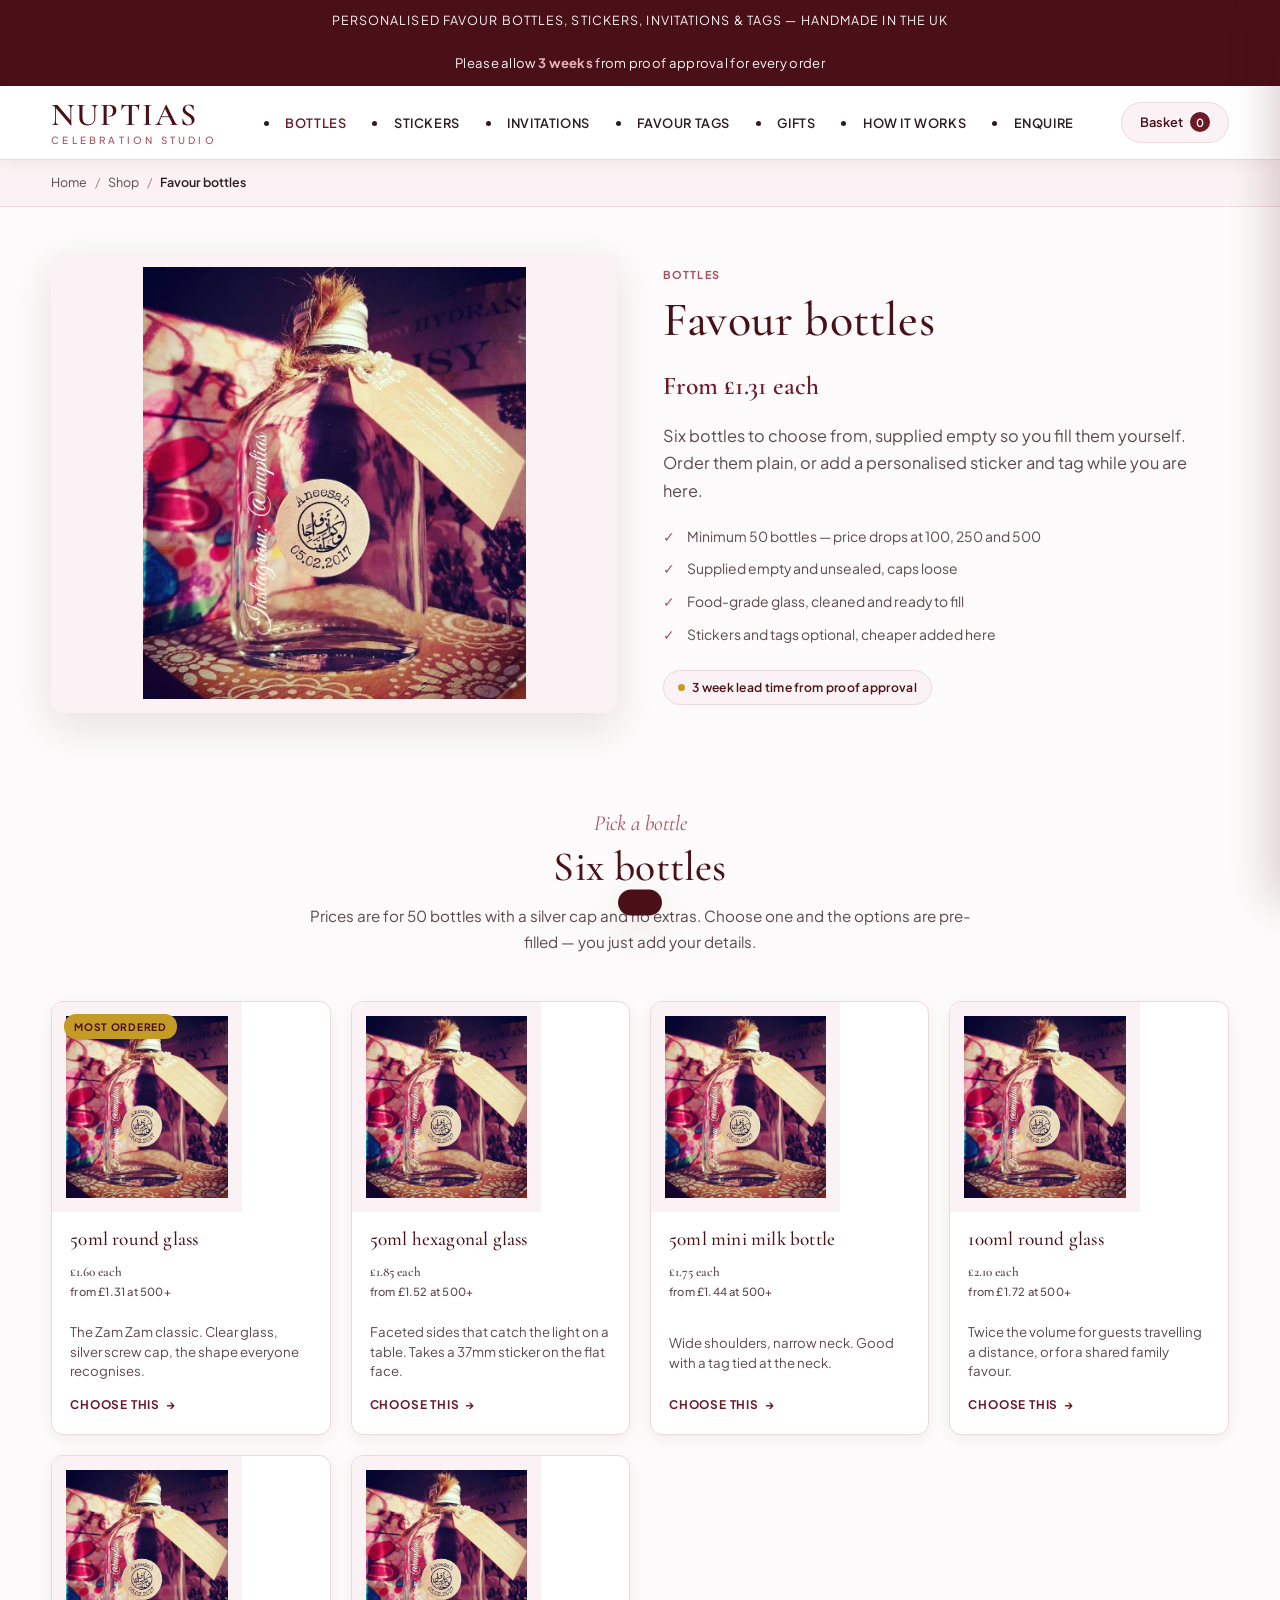
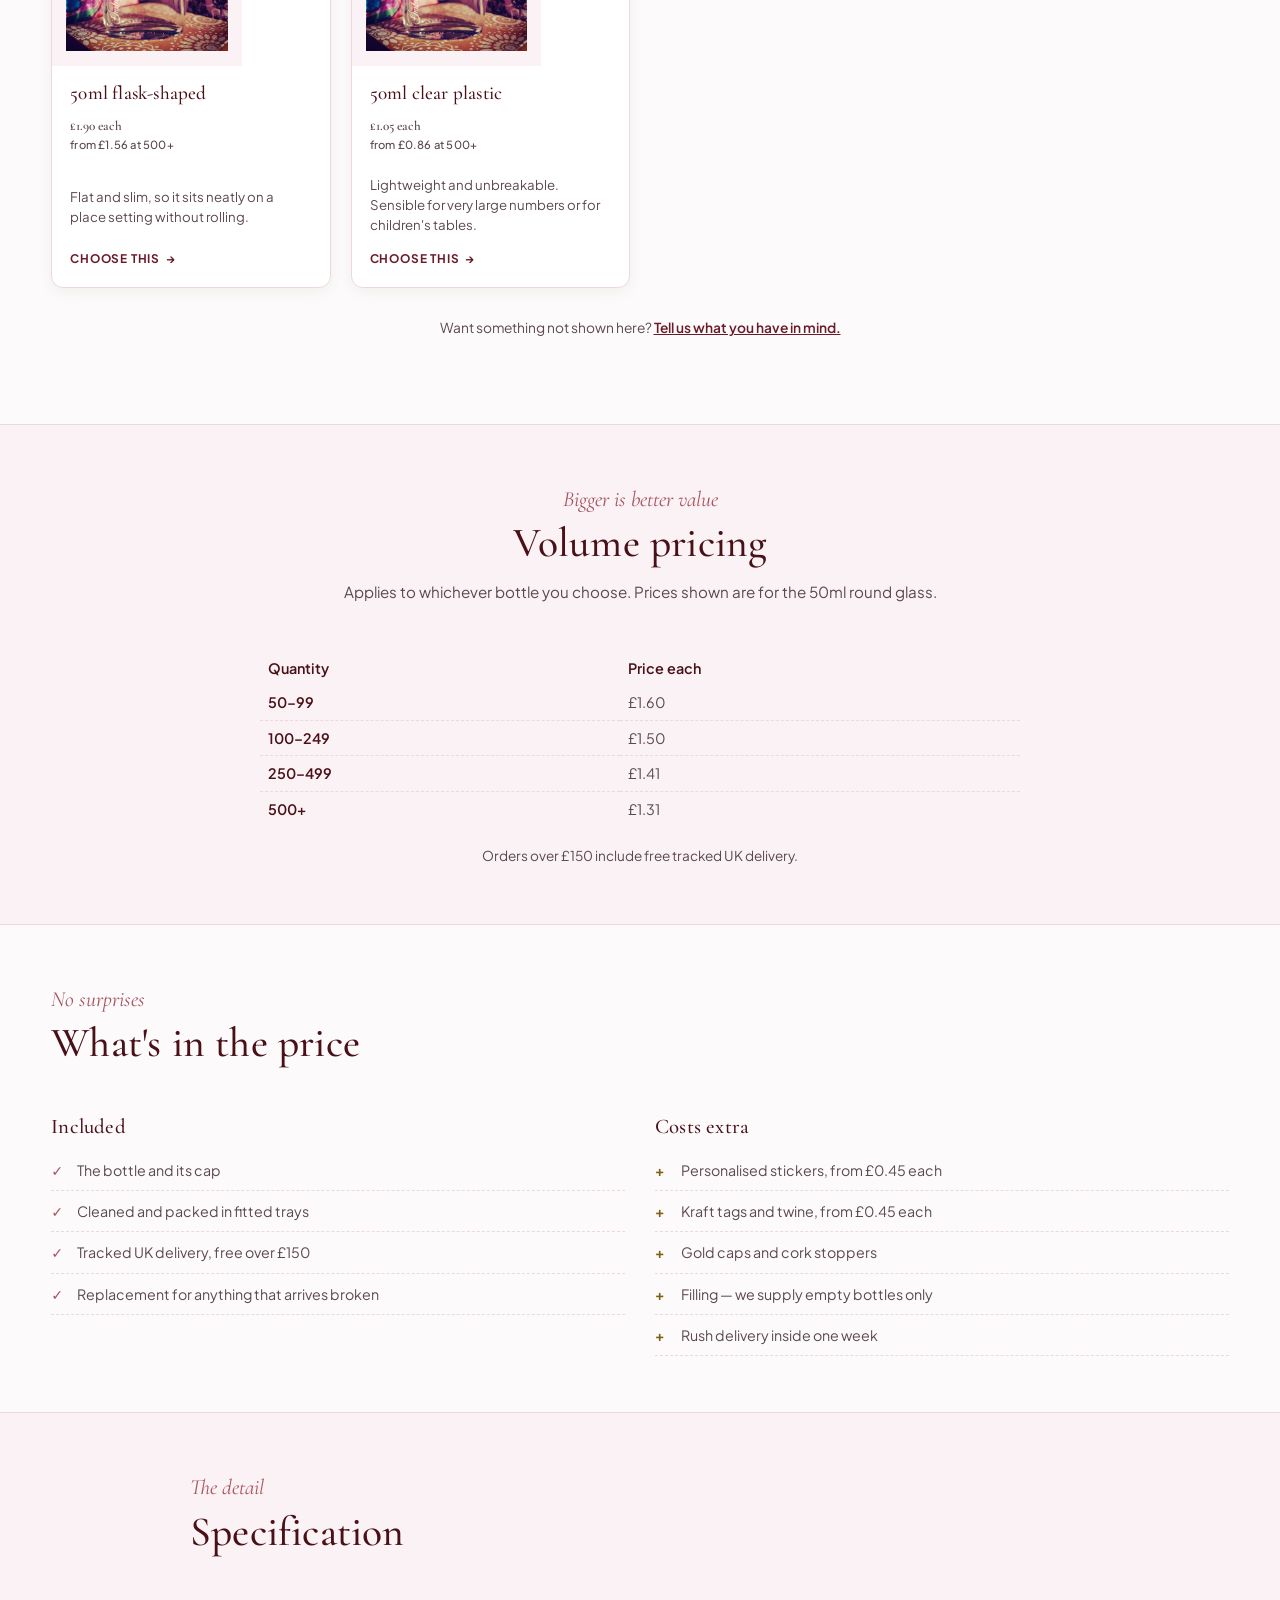
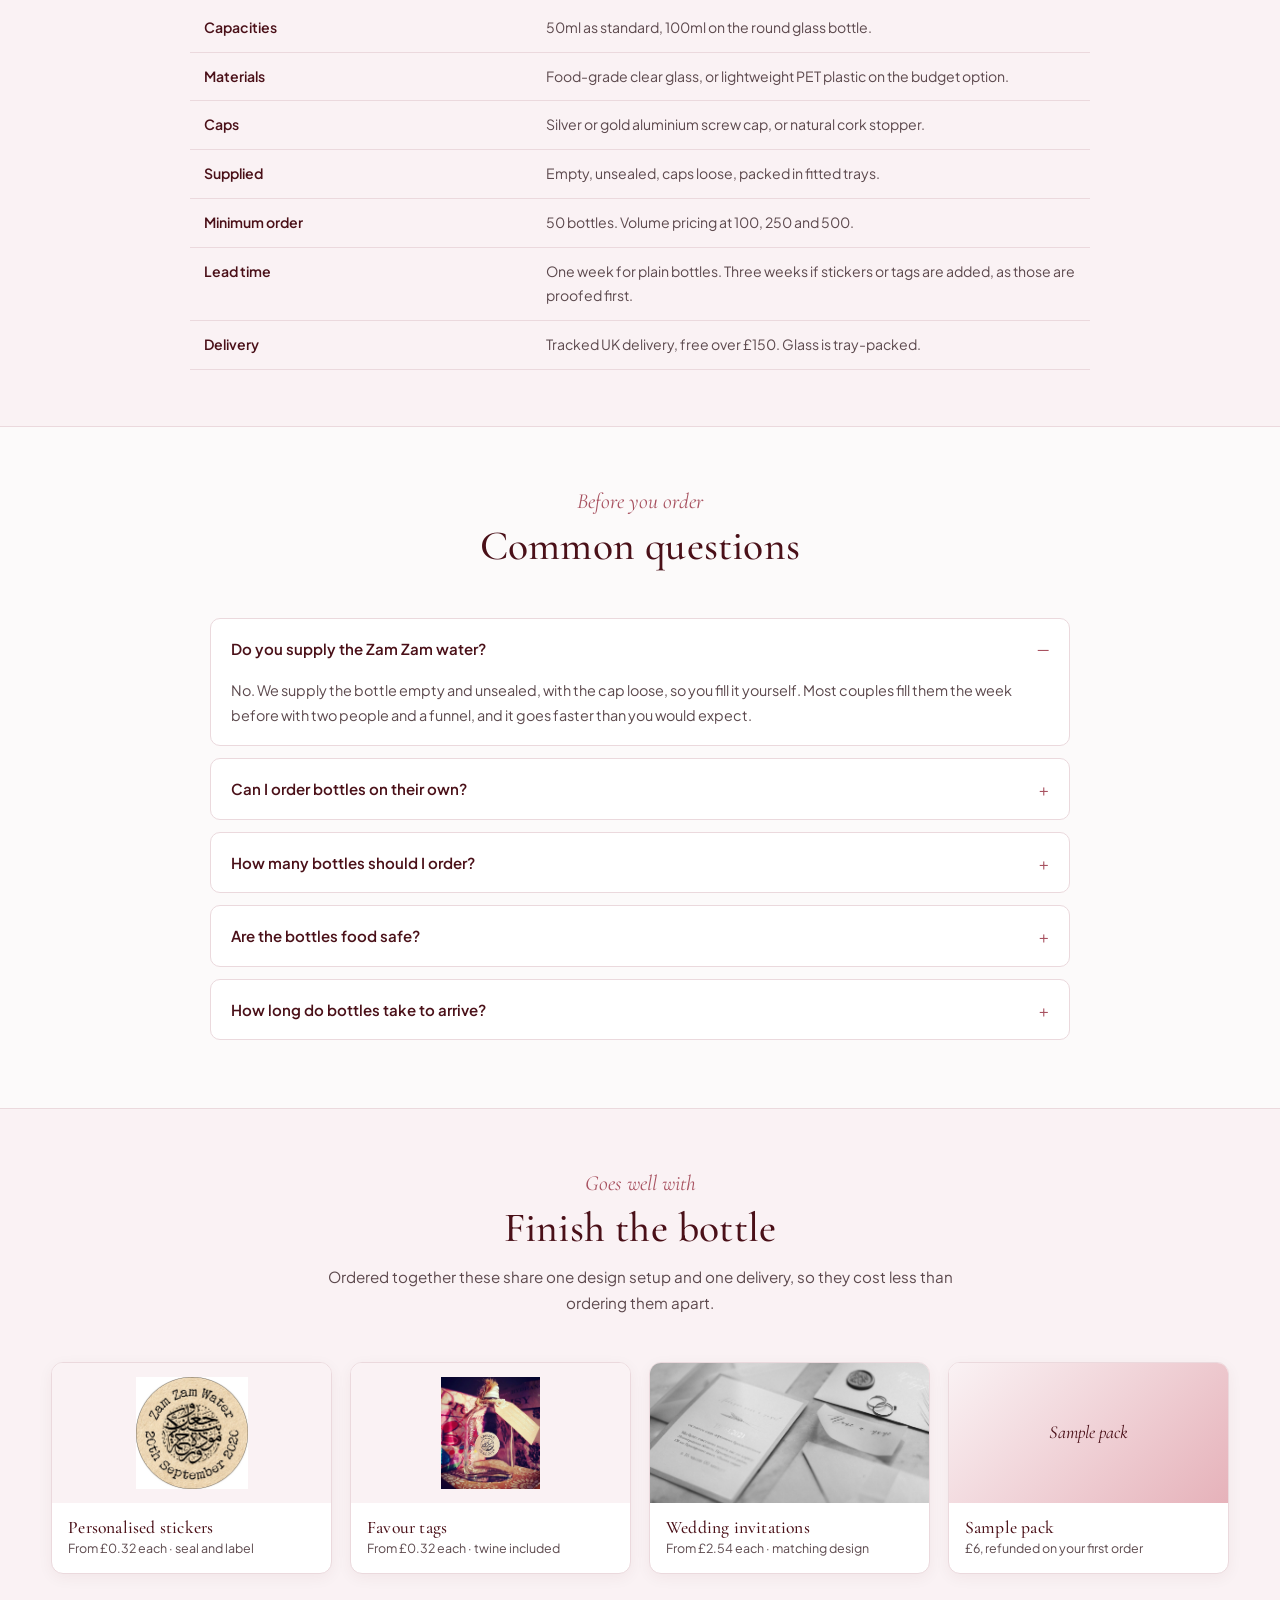
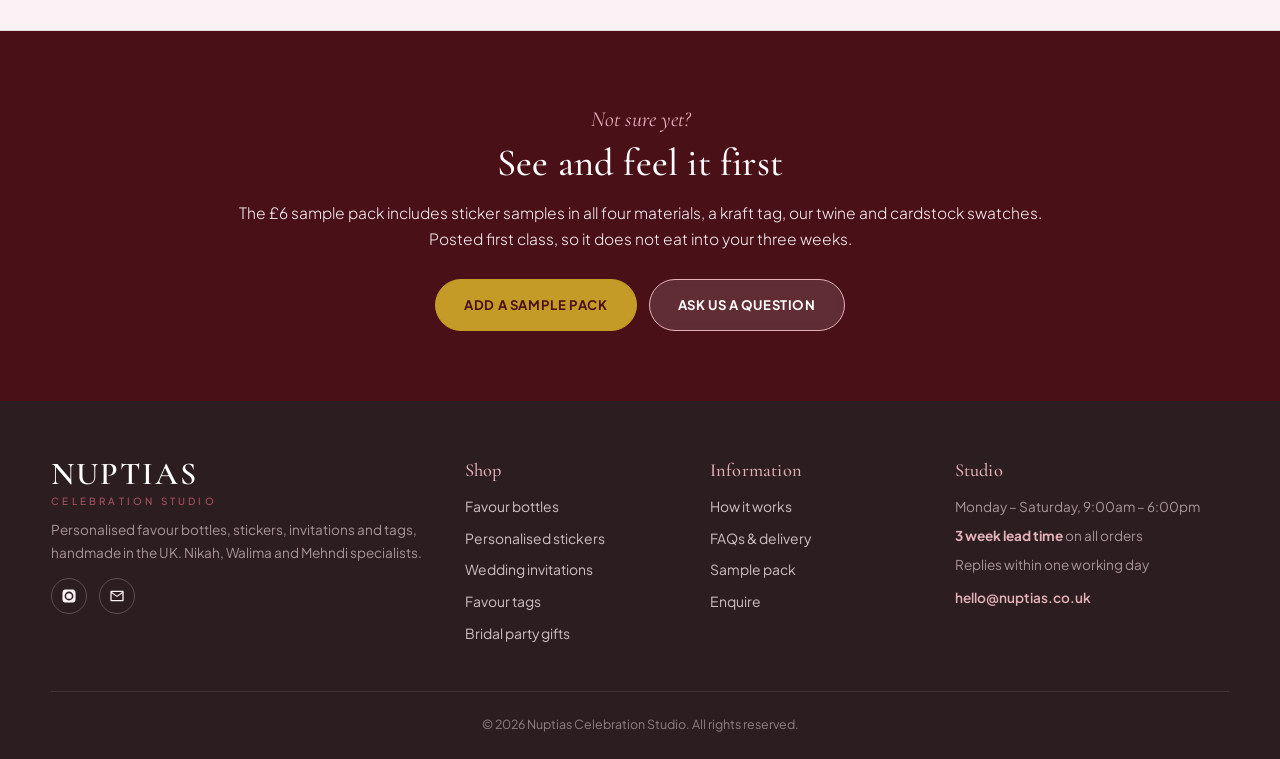
==== commit ab7de9db: "Update bottles.html" ====
--- a/categories/bottles.html
+++ b/categories/bottles.html
@@ -147,6 +147,7 @@
       <li><a href="../categories/stickers.html">Stickers</a></li>
       <li><a href="../categories/wedding-invitations.html">Invitations</a></li>
       <li><a href="../categories/favour-tags.html">Favour tags</a></li>
+      <li><a href="../categories/bridal-party-gifts.html">Gifts</a></li>
       <li><a href="../index.html#process">How it works</a></li>
       <li><a href="../index.html#enquiry">Enquire</a></li>
     </nav>
@@ -442,6 +443,7 @@
           <li><a href="stickers.html">Personalised stickers</a></li>
           <li><a href="wedding-invitations.html">Wedding invitations</a></li>
           <li><a href="favour-tags.html">Favour tags</a></li>
+          <li><a href="bridal-party-gifts.html">Bridal party gifts</a></li>
         </ul>
       </nav>
       <nav aria-label="Information">
--- a/assets/nuptias.css
+++ b/assets/nuptias.css
@@ -1,471 +1,699 @@
-<!DOCTYPE html>
-<html lang="en-GB">
-<head>
-<meta charset="UTF-8">
-<meta name="viewport" content="width=device-width, initial-scale=1.0">
-
-<title>Personalised Favour Bottles, Stickers, Invitations &amp; Tags | Nuptias Celebration Studio</title>
-<meta name="description" content="Personalised wedding favour bottles, stickers, invitations and favour tags. Zam Zam water bottles, Arabic calligraphy and bilingual designs. Nikah and Walima specialists, handmade in the UK. 3 week lead time.">
-<meta name="keywords" content="Zam Zam water bottle favours, personalised wedding stickers, Nikah invitations, Walima favours, favour tags with twine, Arabic calligraphy stickers, wedding favours UK">
-<meta name="robots" content="index, follow, max-image-preview:large">
-<meta name="author" content="Nuptias Celebration Studio">
-<meta name="theme-color" content="#4A1018">
-<link rel="canonical" href="https://www.nuptias.co.uk/">
-
-<meta property="og:type" content="website">
-<meta property="og:site_name" content="Nuptias Celebration Studio">
-<meta property="og:locale" content="en_GB">
-<meta property="og:title" content="Personalised Favour Bottles, Stickers, Invitations &amp; Tags | Nuptias">
-<meta property="og:description" content="Zam Zam water bottle favours, personalised stickers, invitations and tags. Nikah and Walima specialists, handmade in the UK.">
-<meta property="og:url" content="https://www.nuptias.co.uk/">
-<meta property="og:image" content="https://www.nuptias.co.uk/images/wedding-favours.jpg">
-<meta property="og:image:alt" content="Personalised Zam Zam water bottle favour with a kraft tag and Arabic calligraphy sticker">
-<meta name="twitter:card" content="summary_large_image">
-<meta name="twitter:title" content="Personalised Favour Bottles, Stickers, Invitations &amp; Tags | Nuptias">
-<meta name="twitter:description" content="Zam Zam bottle favours, stickers, invitations and tags. Handmade in the UK.">
-<meta name="twitter:image" content="https://www.nuptias.co.uk/images/wedding-favours.jpg">
-
-<link rel="icon" href="data:image/svg+xml,%3Csvg xmlns='http://www.w3.org/2000/svg' viewBox='0 0 32 32'%3E%3Crect width='32' height='32' rx='6' fill='%234A1018'/%3E%3Ctext x='16' y='23' font-family='Georgia,serif' font-size='19' fill='%23E6B2BA' text-anchor='middle'%3EN%3C/text%3E%3C/svg%3E">
-<link rel="preconnect" href="https://fonts.googleapis.com">
-<link rel="preconnect" href="https://fonts.gstatic.com" crossorigin>
-<link rel="preconnect" href="https://images.unsplash.com">
-<link href="https://fonts.googleapis.com/css2?family=Cormorant+Garamond:ital,wght@0,400;0,500;0,600;0,700;1,400;1,600&family=Plus+Jakarta+Sans:wght@300;400;500;600;700&display=swap" rel="stylesheet">
-<link rel="stylesheet" href="assets/nuptias.css">
-
-<style>
-  /* Your own photo first, stock placeholder behind it.
-     Drop images/hero.jpg in and it takes over automatically. */
-  .hero{
-    background:
-      linear-gradient(rgba(74,16,24,.68),rgba(74,16,24,.76)),
-      url('images/hero.jpg') center/cover no-repeat,
-      url('https://images.unsplash.com/photo-1549465220-1a8b9238cd48?auto=format&fit=crop&w=1600&q=80') center/cover no-repeat,
-      var(--burgundy-900);
-  }
-</style>
-
-<script type="application/ld+json">
-{
-  "@context":"https://schema.org",
-  "@graph":[
-    {
-      "@type":"Store",
-      "@id":"https://www.nuptias.co.uk/#business",
-      "name":"Nuptias Celebration Studio",
-      "description":"Personalised favour bottles, stickers, wedding invitations and favour tags, handmade in the UK. Nikah, Walima and Mehndi specialists.",
-      "url":"https://www.nuptias.co.uk/",
-      "email":"hello@nuptias.co.uk",
-      "image":"https://www.nuptias.co.uk/images/wedding-favours.jpg",
-      "priceRange":"£",
-      "currenciesAccepted":"GBP",
-      "areaServed":{"@type":"Country","name":"United Kingdom"},
-      "address":{"@type":"PostalAddress","addressCountry":"GB"},
-      "openingHoursSpecification":[{
-        "@type":"OpeningHoursSpecification",
-        "dayOfWeek":["Monday","Tuesday","Wednesday","Thursday","Friday","Saturday"],
-        "opens":"09:00","closes":"18:00"
-      }],
-      "sameAs":["https://www.instagram.com/nuptias"]
-    },
-    {
-      "@type":"WebSite",
-      "@id":"https://www.nuptias.co.uk/#website",
-      "url":"https://www.nuptias.co.uk/",
-      "name":"Nuptias Celebration Studio",
-      "publisher":{"@id":"https://www.nuptias.co.uk/#business"},
-      "inLanguage":"en-GB"
-    },
-    {
-      "@type":"ItemList",
-      "name":"Nuptias categories",
-      "itemListElement":[
-        {"@type":"ListItem","position":1,"name":"Favour bottles","url":"https://www.nuptias.co.uk/categories/bottles.html"},
-        {"@type":"ListItem","position":2,"name":"Personalised stickers","url":"https://www.nuptias.co.uk/categories/stickers.html"},
-        {"@type":"ListItem","position":3,"name":"Wedding invitations","url":"https://www.nuptias.co.uk/categories/wedding-invitations.html"},
-        {"@type":"ListItem","position":4,"name":"Favour tags","url":"https://www.nuptias.co.uk/categories/favour-tags.html"}
-      ]
-    },
-    {
-      "@type":"FAQPage",
-      "mainEntity":[
-        {"@type":"Question","name":"How long does an order take?",
-          "acceptedAnswer":{"@type":"Answer","text":"Three weeks from the point you approve your proof. Proofs are sent within three working days of ordering, so allow around four weeks in total from first contact. Plain bottles with no personalisation ship within one week."}},
-        {"@type":"Question","name":"Can I order bottles without stickers, or stickers without bottles?",
-          "acceptedAnswer":{"@type":"Answer","text":"Yes. Every category is sold separately with its own minimum order, so you can buy only what you need. Adding stickers or tags while ordering bottles is cheaper than ordering them separately, because it shares one design setup."}},
-        {"@type":"Question","name":"Do you supply the Zam Zam water?",
-          "acceptedAnswer":{"@type":"Answer","text":"No. Bottles are supplied empty and unsealed with the caps loose, so you fill them yourself. Most couples do this in the week before the celebration."}},
-        {"@type":"Question","name":"Can you print Arabic calligraphy?",
-          "acceptedAnswer":{"@type":"Answer","text":"Yes, in-house, including bilingual English and Arabic layouts on stickers, tags and invitations. We always send a proof of the Arabic for you to check before printing."}},
-        {"@type":"Question","name":"What are the minimum orders?",
-          "acceptedAnswer":{"@type":"Answer","text":"Fifty bottles, one hundred stickers, fifty favour tags, or thirty invitation suites. Unit prices fall as quantities rise, so larger Nikah and Walima celebrations get considerably better value."}},
-        {"@type":"Question","name":"Do you deliver across the UK?",
-          "acceptedAnswer":{"@type":"Answer","text":"Yes, tracked UK delivery as standard and free on orders over £150. Glass bottles are packed in fitted trays and anything that arrives damaged is remade at no cost."}}
-      ]
-    }
-  ]
-}
-</script>
-</head>
-
-<body data-root="">
-<a class="skip-link" href="#main">Skip to main content</a>
-
-<div class="topbar">Personalised favour bottles, stickers, invitations &amp; tags — handmade in the UK</div>
-<div class="leadtime-banner">
-  Please allow <strong>3 weeks</strong> from proof approval for every order — order early for peak Walima season
-</div>
-
-<header class="site-header">
-  <div class="container header-inner">
-    <a href="index.html" class="logo">Nuptias<span>Celebration Studio</span></a>
-    <nav id="primary-nav" class="nav" aria-label="Primary">
-      <li><a href="categories/bottles.html">Bottles</a></li>
-      <li><a href="categories/stickers.html">Stickers</a></li>
-      <li><a href="categories/wedding-invitations.html">Invitations</a></li>
-      <li><a href="categories/favour-tags.html">Favour tags</a></li>
-      <li><a href="#process">How it works</a></li>
-      <li><a href="#enquiry">Enquire</a></li>
-    </nav>
-    <div class="header-actions">
-      <button class="nav-toggle" id="navToggle" aria-expanded="false" aria-controls="primary-nav" aria-label="Open menu">☰</button>
-      <button class="cart-btn" data-open-basket aria-label="Open your quote basket">
-        Basket <span class="cart-count" data-cart-count>0</span>
-      </button>
-    </div>
-  </div>
-</header>
-
-<main id="main">
-
-<section class="hero">
-  <div class="container hero-inner">
-    <span class="eyebrow">Your names. Your date. Your details.</span>
-    <h1>Personalised favours, stickers and invitations</h1>
-    <p>Favour bottles, personalised stickers, wedding invitations and favour tags — buy them together or entirely separately, all made by hand in our UK studio.</p>
-    <div class="hero-ctas">
-      <a href="#range" class="btn btn--primary">Shop the four categories</a>
-      <a href="categories/bottles.html" class="btn btn--ghost">Zam Zam bottle favours</a>
-    </div>
-  </div>
-</section>
-
-<section class="trust" aria-label="How we work">
-  <div class="container trust-grid">
-    <div class="trust-item"><strong>3 weeks</strong><span>Production from proof approval</span></div>
-    <div class="trust-item"><strong>3 working days</strong><span>To your first digital proof</span></div>
-    <div class="trust-item"><strong>Unlimited edits</strong><span>Until you approve the proof</span></div>
-    <div class="trust-item"><strong>Free UK delivery</strong><span>On orders over £150</span></div>
-  </div>
-</section>
-
-<!-- ================= THE FOUR CATEGORIES ================= -->
-<section class="section" id="range">
-  <div class="container">
-    <div class="section-head">
-      <span class="eyebrow">Four things, done properly</span>
-      <h2 class="section-title">Shop by category</h2>
-      <p class="section-intro">Each category opens into a selection to choose from. Buy one on its own, or put a whole favour together.</p>
-      <p style="margin-top:16px"><span class="leadtime-pill">3 week lead time on all orders</span></p>
-    </div>
-
-    <div class="range">
-
-      <article class="product">
-        <div class="media" data-label="Favour bottles">
-          <img src="images/category-bottles.jpg" data-fallback="images/wedding-favours.jpg"
-               width="900" height="1015" loading="lazy"
-               alt="50ml glass favour bottle for Zam Zam water with a personalised sticker and kraft tag">
-        </div>
-        <div class="product-body">
-          <span class="kicker">Bottles</span>
-          <h3>Favour bottles</h3>
-          <p>Six bottles, supplied empty.</p>
-          <div class="card-actions">
-            <a class="detail-link" href="categories/bottles.html">See the bottles</a>
-          </div>
-        </div>
-      </article>
-
-      <article class="product">
-        <div class="media" data-label="Personalised stickers">
-          <img src="images/personalised-stickers.jpg" width="900" height="900" loading="lazy"
-               alt="Personalised kraft sticker with Arabic calligraphy, names and the event date">
-        </div>
-        <div class="product-body">
-          <span class="kicker">Stickers</span>
-          <h3>Personalised stickers</h3>
-          <p>Six designs, four sizes.</p>
-          <div class="card-actions">
-            <a class="detail-link" href="categories/stickers.html">See the stickers</a>
-          </div>
-        </div>
-      </article>
-
-      <article class="product">
-        <div class="media" data-label="Wedding invitations">
-          <img src="images/category-invitations.jpg"
-               width="1200" height="783" loading="lazy"
-               alt="Wedding invitation card, envelope with a wax seal, vellum wrap and wedding rings on a pale surface">
-        </div>
-        <div class="product-body">
-          <span class="kicker">Invitations</span>
-          <h3>Wedding invitations</h3>
-          <p>Six designs, Nikah and bilingual.</p>
-          <div class="card-actions">
-            <a class="detail-link" href="categories/wedding-invitations.html">See the invitations</a>
-          </div>
-        </div>
-      </article>
-
-      <article class="product">
-        <div class="media" data-label="Favour tags">
-          <img src="images/category-favour-tags.jpg" data-fallback="images/wedding-favours.jpg"
-               width="900" height="1015" loading="lazy"
-               alt="Kraft favour tag with printed names and pre-cut jute twine">
-        </div>
-        <div class="product-body">
-          <span class="kicker">Tags</span>
-          <h3>Favour tags</h3>
-          <p>Six shapes, twine included.</p>
-          <div class="card-actions">
-            <a class="detail-link" href="categories/favour-tags.html">See the tags</a>
-          </div>
-        </div>
-      </article>
-
-    </div>
-  </div>
-</section>
-
-<!-- ================= BOTTLES SHOWCASE ================= -->
-<section class="section section--tint" id="favours">
-  <div class="container showcase">
-    <div class="media" data-label="Zam Zam water favour">
-      <img src="images/wedding-favours.jpg" width="900" height="1015" loading="lazy"
-           alt="Personalised Zam Zam water bottle favour with kraft tag, twine and Arabic calligraphy sticker">
-    </div>
-    <div>
-      <span class="eyebrow">Made for Nikah, Walima and Mehndi</span>
-      <h2>Favours your guests actually keep</h2>
-      <p>A 50ml glass bottle for Zam Zam water, your names and date on the sticker, a kraft tag with a message on the back, and twine tied by hand. It is the favour guests photograph and take home rather than leave on the table.</p>
-      <p>We set Arabic calligraphy and bilingual English and Arabic designs in-house, and you always see a proof of the Arabic before anything is printed. Celebrations of 300 to 600 favours are routine for us — the price per piece drops as the numbers rise.</p>
-      <p><strong>Or buy the parts separately.</strong> Bottles on their own, stickers on their own, tags on their own. Nothing is bundled unless you want it to be.</p>
-      <p style="margin-bottom:22px"><span class="leadtime-pill">3 weeks from proof approval</span></p>
-      <a class="btn btn--primary" href="categories/bottles.html">Start with the bottles</a>
-    </div>
-  </div>
-</section>
-
-<!-- ================= STICKERS SHOWCASE ================= -->
-<section class="section">
-  <div class="container showcase" style="grid-template-columns:1.1fr .9fr">
-    <div>
-      <span class="eyebrow">The smallest detail, done well</span>
-      <h2>Personalised stickers</h2>
-      <p>The cheapest way to make everything on the table feel like it belongs together. Seal favour boxes, label bottles and jars, finish welcome bags, or use them as tiny signs on a sweet table.</p>
-      <p>Six designs, four materials — kraft, matt white, clear and gold foil — from 37mm up to 60mm, in round, square or scalloped shapes. Your names and date, a monogram, a short message, Arabic calligraphy, or all of it together as in the design shown.</p>
-      <p>Minimum 100, and the unit price falls sharply after that: <strong>£0.55 each at 100, £0.32 at 500</strong>. For a 500-guest Walima that is £160 for the detail everyone notices.</p>
-      <a class="btn btn--primary" href="categories/stickers.html">See the six designs</a>
-    </div>
-    <div class="media" data-label="Personalised sticker" style="border-radius:var(--r);box-shadow:var(--shadow-lg);height:440px">
-      <img src="images/personalised-stickers.jpg" width="900" height="900" loading="lazy"
-           alt="Kraft personalised sticker with Arabic calligraphy and the wording Zam Zam Water with the date">
-    </div>
-  </div>
-</section>
-
-<!-- ================= PROCESS ================= -->
-<section class="section section--tint" id="process">
-  <div class="container">
-    <div class="section-head">
-      <span class="eyebrow">How it works</span>
-      <h2 class="section-title">From your names to your table</h2>
-      <p class="section-intro">The three week lead time starts when you approve your proof, not when you order — so the sooner you send your details, the sooner the clock starts.</p>
-    </div>
-    <ol class="timeline">
-      <li class="step">
-        <span class="step-when">Day one</span>
-        <h3>Choose and personalise</h3>
-        <p>Pick a design, type your names and date, choose sizes and materials. The price updates as you go.</p>
-      </li>
-      <li class="step">
-        <span class="step-when">Within 3 working days</span>
-        <h3>Your proof arrives</h3>
-        <p>A full digital proof by email. Change it as many times as you like — revisions are free until you are happy.</p>
-      </li>
-      <li class="step">
-        <span class="step-when">3 weeks</span>
-        <h3>We make it</h3>
-        <p>Printing, cutting and hand finishing in our UK studio. Nothing is made until your written approval.</p>
-      </li>
-      <li class="step">
-        <span class="step-when">1–2 working days</span>
-        <h3>Tracked delivery</h3>
-        <p>Glass is packed in fitted trays. Free UK delivery on orders over £150.</p>
-      </li>
-    </ol>
-  </div>
-</section>
-
-<!-- ================= SAMPLES ================= -->
-<section class="section" id="samples">
-  <div class="container split">
-    <div class="media" data-label="The Nuptias sample pack">
-      <img src="images/sample-pack.jpg"
-           data-fallback="https://images.unsplash.com/photo-1606800052052-a08af7148866?auto=format&fit=crop&w=800&q=80"
-           width="800" height="600" loading="lazy"
-           alt="Sample pack of sticker materials, tag boards and cardstock swatches">
-    </div>
-    <div>
-      <span class="eyebrow">See it and feel it first</span>
-      <h2>Sample pack — £6, refunded on your first order</h2>
-      <p>Sticker samples in all four materials, a kraft favour tag, a length of our twine, and five cardstock weights for invitations. Posted first class within one working day, so it does not eat into your three weeks.</p>
-      <button class="btn btn--primary" data-add data-name="Sample pack" data-price="6.00" data-min="1" data-unit="packs" data-unit-singular="pack">Add a sample pack</button>
-    </div>
-  </div>
-</section>
-
-<!-- ================= FAQ ================= -->
-<section class="section section--tint" id="faq">
-  <div class="container">
-    <div class="section-head">
-      <span class="eyebrow">Good to know</span>
-      <h2 class="section-title">Frequently asked questions</h2>
-    </div>
-    <div class="faq">
-      <details open>
-        <summary>How long will my order take?</summary>
-        <p>Three weeks from the moment you approve your proof. Your first proof arrives within three working days of ordering, so allow around four weeks in total. Plain bottles with no personalisation ship within one week. If your date is tighter, ask — we can sometimes work faster, but we would rather tell you honestly than let you down.</p>
-      </details>
-      <details>
-        <summary>Can I order just bottles, or just stickers?</summary>
-        <p>Yes. Every category is sold separately with its own minimum — 50 bottles, 100 stickers, 50 tags, 30 invitation suites. Nothing is bundled unless you want it to be. That said, adding stickers or tags while you are ordering bottles is cheaper than ordering them separately, because it shares one design setup.</p>
-      </details>
-      <details>
-        <summary>What details do you need from me?</summary>
-        <p>Your names exactly as you want them printed, and the date of your event. For stickers and tags we also need the text you want on them. Everything on this site collects these before it goes into your basket.</p>
-      </details>
-      <details>
-        <summary>Do you supply the Zam Zam water?</summary>
-        <p>No — the bottles come empty and unsealed with the caps loose, so you fill them yourself. Most couples do it the week before, and it goes faster than you would think with two people and a funnel.</p>
-      </details>
-      <details>
-        <summary>Can you set Arabic calligraphy?</summary>
-        <p>Yes, in-house, including bilingual English and Arabic layouts. We always send a proof of the Arabic for you to check before printing, because we would rather you spotted anything than us guess.</p>
-      </details>
-      <details>
-        <summary>Is the basket a checkout?</summary>
-        <p>No. It builds an estimate you send to us, and we come back with a firm quote and an invoice. Nothing is charged automatically, and nothing is made until you have approved a proof.</p>
-      </details>
-      <details>
-        <summary>Do you deliver, and what about breakages?</summary>
-        <p>Tracked UK delivery as standard, free over £150. Glass is packed in fitted trays. In the unlikely event something arrives damaged, send us a photograph within 48 hours and we will remake it.</p>
-      </details>
-    </div>
-  </div>
-</section>
-
-<!-- ================= ENQUIRY ================= -->
-<section class="section enquiry" id="enquiry">
-  <div class="container">
-    <div class="section-head">
-      <span class="eyebrow">Bespoke, bulk and anything unusual</span>
-      <h2 class="section-title">Tell us about your day</h2>
-      <p class="section-intro" style="color:var(--rose-200)">Send your basket over for a firm quote, or ask about something we have not listed. We reply within one working day.</p>
-    </div>
-
-    <form class="enquiry-form" id="enquiryForm" novalidate>
-      <div class="field-row">
-        <div class="field" data-field="name">
-          <label for="f-name">Your name</label>
-          <input type="text" id="f-name" name="name" autocomplete="name" required>
-          <p class="form-error">Enter the name we should address the quote to.</p>
-        </div>
-        <div class="field" data-field="email">
-          <label for="f-email">Email address</label>
-          <input type="email" id="f-email" name="email" autocomplete="email" required>
-          <p class="form-error">Enter an email address we can reply to, e.g. name@example.com.</p>
-        </div>
-      </div>
-
-      <div class="field-row">
-        <div class="field" data-field="date">
-          <label for="f-date">Date of your event</label>
-          <input type="date" id="f-date" name="date">
-          <p class="field-hint">Approximate is fine — it tells us whether three weeks is comfortable.</p>
-        </div>
-        <div class="field" data-field="guests">
-          <label for="f-guests">Roughly how many guests?</label>
-          <input type="number" id="f-guests" name="guests" min="1" placeholder="e.g. 250">
-          <p class="field-hint">Drives your bottle, sticker and tag quantities.</p>
-        </div>
-      </div>
-
-      <div class="field" data-field="message">
-        <label for="f-message">What do you need?</label>
-        <textarea id="f-message" name="message" required placeholder="Your names, the venue, what you are after, and anything you have seen and liked."></textarea>
-        <p class="form-error">Tell us roughly what you need so we can quote accurately.</p>
-      </div>
-
-      <button type="submit" class="btn btn--gold btn--block">Send my enquiry</button>
-      <p class="form-status" id="formStatus" role="status" aria-live="polite"></p>
-      <p class="field-hint" style="text-align:center;margin-top:14px">
-        Prefer email? Write to <a href="mailto:hello@nuptias.co.uk" style="color:#fff;text-decoration:underline">hello@nuptias.co.uk</a>
-      </p>
-    </form>
-  </div>
-</section>
-
-</main>
-
-<footer>
-  <div class="container">
-    <div class="footer-grid">
-      <div class="footer-brand">
-        <a href="index.html" class="logo">Nuptias<span>Celebration Studio</span></a>
-        <p>Personalised favour bottles, stickers, invitations and tags, handmade in the UK. Nikah, Walima and Mehndi specialists.</p>
-        <div class="socials">
-          <a href="https://www.instagram.com/nuptias" rel="noopener me" target="_blank" aria-label="Nuptias on Instagram"><svg viewBox="0 0 24 24" aria-hidden="true"><path d="M12 2.2c3.2 0 3.6 0 4.9.07 1.2.06 1.8.25 2.2.42.6.22 1 .49 1.4.9.4.4.68.8.9 1.4.17.4.36 1 .42 2.2.06 1.3.07 1.7.07 4.9s0 3.6-.07 4.9c-.06 1.2-.25 1.8-.42 2.2a3.8 3.8 0 0 1-.9 1.4c-.4.4-.8.68-1.4.9-.4.17-1 .36-2.2.42-1.3.06-1.7.07-4.9.07s-3.6 0-4.9-.07c-1.2-.06-1.8-.25-2.2-.42a3.8 3.8 0 0 1-1.4-.9 3.8 3.8 0 0 1-.9-1.4c-.17-.4-.36-1-.42-2.2C2.2 15.6 2.2 15.2 2.2 12s0-3.6.07-4.9c.06-1.2.25-1.8.42-2.2.22-.6.49-1 .9-1.4.4-.4.8-.68 1.4-.9.4-.17 1-.36 2.2-.42C8.4 2.2 8.8 2.2 12 2.2zm0 3.2a6.6 6.6 0 1 0 0 13.2 6.6 6.6 0 0 0 0-13.2zm0 10.9a4.3 4.3 0 1 1 0-8.6 4.3 4.3 0 0 1 0 8.6zm6.9-11.1a1.55 1.55 0 1 1-3.1 0 1.55 1.55 0 0 1 3.1 0z"/></svg></a>
-          <a href="mailto:hello@nuptias.co.uk" aria-label="Email Nuptias"><svg viewBox="0 0 24 24" aria-hidden="true"><path d="M2 5.5A1.5 1.5 0 0 1 3.5 4h17A1.5 1.5 0 0 1 22 5.5v13a1.5 1.5 0 0 1-1.5 1.5h-17A1.5 1.5 0 0 1 2 18.5v-13zm2.2.5 7.8 5.6L19.8 6H4.2zM20 7.9l-7.4 5.3a1 1 0 0 1-1.2 0L4 7.9V18h16V7.9z"/></svg></a>
-        </div>
-      </div>
-
-      <nav aria-label="Shop">
-        <h3>Shop</h3>
-        <ul class="footer-links">
-          <li><a href="categories/bottles.html">Favour bottles</a></li>
-          <li><a href="categories/stickers.html">Personalised stickers</a></li>
-          <li><a href="categories/wedding-invitations.html">Wedding invitations</a></li>
-          <li><a href="categories/favour-tags.html">Favour tags</a></li>
-        </ul>
-      </nav>
-
-      <nav aria-label="Information">
-        <h3>Information</h3>
-        <ul class="footer-links">
-          <li><a href="#process">How it works</a></li>
-          <li><a href="#faq">FAQs &amp; delivery</a></li>
-          <li><a href="#samples">Sample pack</a></li>
-          <li><a href="#enquiry">Enquire</a></li>
-        </ul>
-      </nav>
-
-      <div class="footer-contact">
-        <h3>Studio</h3>
-        <p>Monday – Saturday, 9:00am – 6:00pm</p>
-        <p><strong style="color:var(--rose-200)">3 week lead time</strong> on all orders</p>
-        <p>Replies within one working day</p>
-        <p style="margin-top:10px"><a href="mailto:hello@nuptias.co.uk">hello@nuptias.co.uk</a></p>
-      </div>
-    </div>
-
-    <div class="footer-bottom">
-      <p>&copy; <span id="year">2026</span> Nuptias Celebration Studio. All rights reserved.</p>
-    </div>
-  </div>
-</footer>
-
-<script src="assets/nuptias-products.js" defer></script>
-<script src="assets/nuptias.js" defer></script>
-</body>
-</html>
+/* ==========================================================================
+   Nuptias Celebration Studio — shared stylesheet
+   Loaded by every page. Page-specific overrides go in a <style> block below
+   this file's <link>, never inside here.
+   ========================================================================== */
+
+:root{
+  /* Palette. Rose and gold are split: a decorative tint and a text-safe tone,
+     because the original values failed WCAG AA when used for text. */
+  --burgundy-900:#4A1018;
+  --burgundy-700:#6B1A27;
+  --rose-600:#A85260;
+  --rose-400:#C87A88;
+  --rose-200:#E6B2BA;
+  --blush-50:#FAF2F4;
+  --paper:#FCFAFA;
+  --card:#FFFFFF;
+  --ink:#2B1D20;
+  --ink-muted:#5C494D;
+  --line:#EBD9DD;
+  --gold:#C59B27;
+  --gold-800:#7A5F0E;
+  --sage:#8A9A86;
+
+  --shadow-sm:0 4px 15px rgba(74,16,24,.05);
+  --shadow-lg:0 14px 40px rgba(74,16,24,.10);
+  --ease:cubic-bezier(.25,.8,.25,1);
+  --r:12px;
+  --maxw:1200px;
+}
+
+*{box-sizing:border-box;margin:0;padding:0}
+html{scroll-behavior:smooth;scroll-padding-top:100px}
+body{
+  font-family:'Plus Jakarta Sans',system-ui,-apple-system,sans-serif;
+  background:var(--paper);color:var(--ink);
+  line-height:1.7;font-size:15.5px;-webkit-font-smoothing:antialiased;
+}
+h1,h2,h3,h4{font-family:'Cormorant Garamond',Georgia,serif;font-weight:500;color:var(--burgundy-900);letter-spacing:.2px;line-height:1.2}
+a{color:inherit;text-decoration:none}
+ul,ol{list-style:none}
+img{display:block;width:100%;height:auto}
+button{font:inherit}
+
+:focus-visible{outline:3px solid var(--rose-600);outline-offset:2px;border-radius:4px}
+.skip-link{position:absolute;left:-9999px;top:0;background:var(--burgundy-900);color:#fff;padding:12px 20px;z-index:2000}
+.skip-link:focus{left:0}
+.visually-hidden{position:absolute;width:1px;height:1px;overflow:hidden;clip:rect(0 0 0 0);white-space:nowrap}
+
+@media (prefers-reduced-motion:reduce){
+  *,*::before,*::after{animation-duration:.001ms!important;transition-duration:.001ms!important;scroll-behavior:auto!important}
+}
+
+.container{width:min(92%,var(--maxw));margin-inline:auto}
+.section{padding:84px 0}
+.section--sm{padding:56px 0}
+.section--tint{background:var(--blush-50);border-block:1px solid var(--line)}
+.section-head{text-align:center;max-width:680px;margin:0 auto 46px}
+.section-head--left{text-align:left;margin-inline:0}
+.eyebrow{font-family:'Cormorant Garamond',serif;font-style:italic;color:var(--rose-600);font-size:1.35rem;display:block;margin-bottom:2px}
+.section-title{font-size:clamp(2rem,4.2vw,2.6rem)}
+.section-intro{color:var(--ink-muted);font-size:.95rem;margin-top:10px}
+.lede{font-size:1.02rem;color:var(--ink-muted)}
+
+/* ---------- Top bar & header ---------- */
+.topbar{background:var(--burgundy-900);color:var(--blush-50);text-align:center;padding:10px 16px;font-size:.78rem;letter-spacing:1.1px;text-transform:uppercase}
+.site-header{background:var(--card);border-bottom:1px solid var(--line);position:sticky;top:0;z-index:900;box-shadow:var(--shadow-sm)}
+.header-inner{display:flex;align-items:center;justify-content:space-between;gap:20px;padding:14px 0;position:relative}
+.logo{font-family:'Cormorant Garamond',serif;font-size:2rem;font-weight:600;letter-spacing:2px;text-transform:uppercase;line-height:.95;color:var(--burgundy-900)}
+.logo span{display:block;margin-top:6px;font-family:'Plus Jakarta Sans',sans-serif;font-size:.62rem;letter-spacing:3.2px;color:var(--rose-600);font-weight:500}
+.nav{display:flex;gap:26px;align-items:center}
+.nav a{font-size:.8rem;font-weight:600;letter-spacing:.6px;text-transform:uppercase;transition:color .25s var(--ease)}
+.nav a:hover,.nav a[aria-current="page"]{color:var(--burgundy-700)}
+.header-actions{display:flex;align-items:center;gap:10px}
+.cart-btn{background:var(--blush-50);color:var(--burgundy-900);border:1px solid var(--line);padding:9px 18px;border-radius:30px;font-size:.8rem;font-weight:600;cursor:pointer;transition:all .25s var(--ease);display:flex;align-items:center;gap:7px}
+.cart-btn:hover{background:var(--burgundy-700);color:#fff;border-color:var(--burgundy-700)}
+.cart-count{background:var(--burgundy-700);color:#fff;border-radius:999px;min-width:20px;height:20px;display:grid;place-items:center;font-size:.7rem;padding:0 6px}
+.cart-btn:hover .cart-count{background:#fff;color:var(--burgundy-900)}
+.nav-toggle{display:none;background:none;border:1px solid var(--line);border-radius:8px;padding:8px 11px;cursor:pointer;color:var(--burgundy-900)}
+
+/* ---------- Buttons ---------- */
+.btn{display:inline-block;text-align:center;padding:14px 28px;border-radius:30px;font-size:.82rem;font-weight:700;letter-spacing:.6px;text-transform:uppercase;cursor:pointer;transition:all .25s var(--ease);border:1px solid transparent}
+.btn--primary{background:var(--burgundy-700);color:#fff;border-color:var(--burgundy-700)}
+.btn--primary:hover{background:var(--burgundy-900);border-color:var(--burgundy-900);box-shadow:var(--shadow-lg)}
+.btn--ghost{background:rgba(255,255,255,.12);color:#fff;border-color:var(--rose-200);backdrop-filter:blur(4px)}
+.btn--ghost:hover{background:#fff;color:var(--burgundy-900)}
+.btn--gold{background:var(--gold);color:var(--burgundy-900);border-color:var(--gold)}
+.btn--gold:hover{background:#B08A1E;border-color:#B08A1E}
+.btn--outline{background:transparent;color:var(--burgundy-900);border-color:var(--line)}
+.btn--outline:hover{border-color:var(--burgundy-700);background:var(--blush-50)}
+.btn--block{display:block;width:100%}
+.btn--sm{padding:10px 20px;font-size:.75rem}
+
+/* ---------- Media with graceful fallback ---------- */
+.media{position:relative;overflow:hidden;background:var(--blush-50)}
+.media img{width:100%;height:100%;object-fit:cover;transition:transform .55s var(--ease)}
+.media--fallback::after{
+  content:attr(data-label);position:absolute;inset:0;
+  background:linear-gradient(135deg,var(--blush-50),var(--rose-200));
+  display:grid;place-items:center;text-align:center;padding:20px;
+  font-family:'Cormorant Garamond',serif;font-style:italic;font-size:1.15rem;color:var(--burgundy-900);
+}
+
+/* ---------- Hero ---------- */
+.hero{position:relative;text-align:center;color:#fff;padding:118px 0 100px;background:var(--burgundy-900)}
+.hero-inner{max-width:820px;margin-inline:auto}
+.hero .eyebrow{color:var(--rose-200);font-size:1.6rem}
+.hero h1{color:#fff;font-size:clamp(2.2rem,5.6vw,3.5rem);margin:8px 0 18px}
+.hero p{color:var(--blush-50);font-weight:300;font-size:1.03rem;max-width:620px;margin:0 auto 30px}
+.hero-ctas{display:flex;gap:12px;justify-content:center;flex-wrap:wrap}
+
+/* ---------- Trust strip ---------- */
+.trust{background:var(--card);border-bottom:1px solid var(--line)}
+.trust-grid{display:grid;grid-template-columns:repeat(auto-fit,minmax(200px,1fr));gap:18px;padding:26px 0;text-align:center}
+.trust-item strong{display:block;font-family:'Cormorant Garamond',serif;font-size:1.2rem;color:var(--burgundy-900)}
+.trust-item span{font-size:.82rem;color:var(--ink-muted)}
+
+/* ---------- Collection cards ---------- */
+.collections{display:grid;grid-template-columns:repeat(auto-fit,minmax(255px,1fr));gap:22px}
+.collection{background:#fff;border:1px solid var(--line);border-radius:var(--r);overflow:hidden;box-shadow:var(--shadow-sm);transition:all .3s var(--ease);display:block}
+.collection:hover{transform:translateY(-5px);box-shadow:var(--shadow-lg)}
+.collection:hover .media img{transform:scale(1.04)}
+.collection .media{height:200px}
+.collection-body{padding:20px}
+.collection h3{font-size:1.45rem;margin-bottom:8px}
+.palette{display:flex;gap:7px;margin-bottom:10px}
+.palette span{width:14px;height:14px;border-radius:50%;border:1px solid rgba(0,0,0,.12)}
+.collection p{font-size:.87rem;color:var(--ink-muted);line-height:1.55}
+.collection-cta{margin-top:12px;font-size:.76rem;font-weight:700;text-transform:uppercase;letter-spacing:.8px;color:var(--burgundy-700)}
+.collection-cta::after{content:" →"}
+.collection[aria-disabled="true"]{opacity:.9;pointer-events:none}
+.collection[aria-disabled="true"] .collection-cta{color:var(--ink-muted)}
+
+/* ---------- Filters ---------- */
+.filters{display:flex;flex-wrap:wrap;justify-content:center;gap:10px;margin-bottom:34px}
+.filter{background:var(--card);border:1px solid var(--line);padding:10px 22px;border-radius:25px;font-size:.83rem;font-weight:600;cursor:pointer;transition:all .25s var(--ease);color:var(--ink)}
+.filter:hover{border-color:var(--rose-400)}
+.filter[aria-pressed="true"]{background:var(--burgundy-700);color:#fff;border-color:var(--burgundy-700)}
+
+/* ---------- Product cards ---------- */
+.products{display:grid;grid-template-columns:repeat(auto-fill,minmax(258px,1fr));gap:24px}
+.product{background:var(--card);border:1px solid var(--line);border-radius:var(--r);overflow:hidden;box-shadow:var(--shadow-sm);display:flex;flex-direction:column;transition:all .3s var(--ease)}
+.product:hover{transform:translateY(-4px);box-shadow:var(--shadow-lg)}
+.product .media{height:216px}
+.product:hover .media img{transform:scale(1.05)}
+.product-body{padding:20px;display:flex;flex-direction:column;flex:1}
+.kicker{font-size:.68rem;text-transform:uppercase;letter-spacing:1.1px;color:var(--rose-600);font-weight:700;margin-bottom:4px}
+.product h3{font-size:1.28rem;margin-bottom:6px}
+.product h3 a:hover{color:var(--burgundy-700);text-decoration:underline}
+.price{font-family:'Cormorant Garamond',serif;font-size:1.25rem;font-weight:600;color:var(--burgundy-700)}
+.price small{display:block;font-family:'Plus Jakarta Sans',sans-serif;font-size:.72rem;font-weight:500;color:var(--ink-muted);letter-spacing:.2px;line-height:1.4}
+.product p{font-size:.86rem;color:var(--ink-muted);line-height:1.55;margin:10px 0 18px;flex:1}
+.card-actions{display:grid;gap:8px}
+.add-btn{width:100%;background:var(--blush-50);color:var(--burgundy-900);border:1px solid var(--line);padding:11px 15px;border-radius:20px;font-size:.78rem;font-weight:700;text-transform:uppercase;letter-spacing:.6px;cursor:pointer;transition:all .25s var(--ease)}
+.add-btn:hover{background:var(--burgundy-700);color:#fff;border-color:var(--burgundy-700)}
+.detail-link{display:block;text-align:center;padding:11px 15px;border-radius:20px;font-size:.78rem;font-weight:700;text-transform:uppercase;letter-spacing:.6px;background:var(--burgundy-700);color:#fff;transition:all .25s var(--ease)}
+.detail-link:hover{background:var(--burgundy-900)}
+
+.badge{position:absolute;top:12px;right:12px;z-index:2;font-size:.66rem;font-weight:700;padding:5px 11px;border-radius:12px;letter-spacing:.7px;text-transform:uppercase}
+.badge--quiet{background:rgba(255,255,255,.94);color:var(--burgundy-900);border:1px solid var(--line)}
+.badge--hero{background:var(--gold);color:var(--burgundy-900);box-shadow:0 2px 8px rgba(0,0,0,.18)}
+
+/* ---------- Feature banner ---------- */
+.feature{color:#fff;text-align:center;padding:92px 0;background:var(--burgundy-900)}
+.feature-inner{max-width:820px;margin-inline:auto}
+.feature .eyebrow{color:var(--rose-200)}
+.feature h2{color:#fff;font-size:clamp(2rem,5vw,3rem);margin-bottom:14px}
+.feature p{color:var(--blush-50);font-weight:300;margin-bottom:26px}
+.feature-list{display:flex;flex-wrap:wrap;gap:10px;justify-content:center;margin-bottom:28px}
+.feature-list li{border:1px solid rgba(230,178,186,.45);border-radius:999px;padding:6px 15px;font-size:.8rem}
+.feature-ctas{display:flex;gap:12px;justify-content:center;flex-wrap:wrap}
+
+/* ---------- Timeline ---------- */
+.timeline{display:grid;grid-template-columns:repeat(auto-fit,minmax(230px,1fr));gap:24px;counter-reset:step}
+.step{position:relative;padding-top:8px}
+.step::before{counter-increment:step;content:counter(step,decimal-leading-zero);font-family:'Cormorant Garamond',serif;font-size:2.4rem;color:var(--rose-200);display:block;line-height:1}
+.step h3{font-size:1.3rem;margin:8px 0 6px}
+.step p{font-size:.87rem;color:var(--ink-muted)}
+.step-when{font-size:.72rem;text-transform:uppercase;letter-spacing:1px;color:var(--gold-800);font-weight:700}
+
+/* ---------- Packages ---------- */
+.packages{display:grid;grid-template-columns:repeat(auto-fit,minmax(275px,1fr));gap:24px;align-items:start}
+.package{background:#fff;border:1px solid var(--line);border-radius:var(--r);padding:32px 26px;text-align:center;position:relative;box-shadow:var(--shadow-sm);transition:all .3s var(--ease)}
+.package:hover{box-shadow:var(--shadow-lg)}
+.package--featured{border:2px solid var(--rose-400);padding-top:38px}
+.package-flag{position:absolute;top:-13px;left:50%;transform:translateX(-50%);background:var(--gold);color:var(--burgundy-900);font-size:.66rem;font-weight:700;letter-spacing:.8px;text-transform:uppercase;padding:5px 14px;border-radius:12px;white-space:nowrap}
+.package h3{font-size:1.75rem}
+.package-price{font-family:'Cormorant Garamond',serif;font-size:2.2rem;font-weight:600;color:var(--burgundy-700);line-height:1.1}
+.package-save{font-size:.75rem;color:var(--gold-800);font-weight:700;text-transform:uppercase;letter-spacing:.6px;margin-bottom:10px;display:block}
+.package>p{font-size:.87rem;color:var(--ink-muted);margin-bottom:6px}
+.package-list{text-align:left;margin:18px 0 24px;font-size:.87rem;color:var(--ink-muted)}
+.package-list li{padding:7px 0;border-bottom:1px dashed var(--line);display:flex;gap:9px;align-items:flex-start}
+.package-list li::before{content:"✓";color:var(--rose-600);font-weight:700;flex-shrink:0}
+
+/* ---------- Samples / split ---------- */
+.split{display:grid;grid-template-columns:1fr 1fr;gap:48px;align-items:center}
+.split .media{border-radius:var(--r);height:330px;box-shadow:var(--shadow-lg)}
+.split h2{font-size:clamp(1.9rem,4vw,2.4rem);margin-bottom:12px}
+.split p{color:var(--ink-muted);margin-bottom:18px}
+
+/* ---------- Quotes ---------- */
+.quotes{display:grid;grid-template-columns:repeat(auto-fit,minmax(270px,1fr));gap:22px}
+.quote{background:#fff;border:1px solid var(--line);border-radius:var(--r);padding:26px;box-shadow:var(--shadow-sm)}
+.quote blockquote{font-family:'Cormorant Garamond',serif;font-size:1.2rem;font-style:italic;color:var(--burgundy-900);line-height:1.5;margin-bottom:14px}
+.quote figcaption{font-size:.8rem;color:var(--ink-muted)}
+.quote figcaption strong{display:block;color:var(--ink);font-size:.86rem}
+
+/* ---------- Story ---------- */
+.story{display:grid;grid-template-columns:1fr 1fr;gap:50px;align-items:center}
+.story .media{border-radius:var(--r);height:420px;box-shadow:var(--shadow-lg)}
+.story p{color:var(--ink-muted);margin-bottom:16px;font-size:.95rem;line-height:1.8}
+.pullquote{font-family:'Cormorant Garamond',serif;font-size:1.35rem;font-style:italic;color:var(--burgundy-700);padding-left:18px;border-left:3px solid var(--rose-400);margin:20px 0}
+
+/* ---------- FAQ / accordion ---------- */
+.faq{max-width:860px;margin-inline:auto}
+.faq details{background:#fff;border:1px solid var(--line);border-radius:10px;margin-bottom:12px;overflow:hidden}
+.faq summary{cursor:pointer;padding:17px 20px;font-weight:600;font-size:.94rem;color:var(--burgundy-900);display:flex;justify-content:space-between;gap:14px;align-items:center;list-style:none}
+.faq summary::-webkit-details-marker{display:none}
+.faq summary::after{content:"+";font-family:'Cormorant Garamond',serif;font-size:1.5rem;color:var(--rose-600);line-height:1}
+.faq details[open] summary::after{content:"–"}
+.faq details p{padding:0 20px 18px;font-size:.9rem;color:var(--ink-muted)}
+.faq details ul{padding:0 20px 18px;font-size:.9rem;color:var(--ink-muted)}
+.faq details li{padding-left:16px;position:relative;margin-bottom:6px}
+.faq details li::before{content:"—";position:absolute;left:0;color:var(--rose-400)}
+
+/* ---------- Enquiry form ---------- */
+.enquiry{background:var(--burgundy-900);color:var(--blush-50)}
+.enquiry h2{color:#fff}
+.enquiry .eyebrow{color:var(--rose-200)}
+.enquiry-form{max-width:720px;margin-inline:auto;background:rgba(255,255,255,.05);border:1px solid rgba(230,178,186,.28);border-radius:var(--r);padding:30px}
+.field{margin-bottom:18px}
+.field label{display:block;font-size:.78rem;text-transform:uppercase;letter-spacing:1px;margin-bottom:7px;font-weight:600;color:var(--rose-200)}
+.field input,.field textarea,.field select{width:100%;padding:12px 14px;border-radius:8px;border:1px solid rgba(230,178,186,.35);background:rgba(255,255,255,.94);color:var(--ink);font:inherit;font-size:.92rem}
+.field textarea{min-height:130px;resize:vertical}
+.field-row{display:grid;grid-template-columns:1fr 1fr;gap:16px}
+.field-hint{font-size:.75rem;color:var(--rose-200);margin-top:6px}
+.form-error{color:#FFD5DA;font-size:.8rem;margin-top:6px;display:none}
+.field[data-invalid="true"] .form-error{display:block}
+.field[data-invalid="true"] input,.field[data-invalid="true"] textarea{border-color:#FF9AA6;border-width:2px}
+.form-status{margin-top:16px;font-size:.9rem;padding:14px;border-radius:8px;background:rgba(230,178,186,.16);display:none}
+.form-status[data-visible="true"]{display:block}
+
+/* ---------- Footer ---------- */
+footer{background:var(--ink);color:var(--blush-50);padding:58px 0 24px;font-size:.87rem}
+.footer-grid{display:grid;grid-template-columns:1.8fr 1fr 1fr 1.3fr;gap:34px;margin-bottom:38px}
+.footer-brand .logo{color:#fff}
+.footer-brand p{color:#A79598;font-size:.85rem;margin-top:12px}
+footer h3{font-size:1.15rem;color:var(--rose-200);margin-bottom:14px}
+.footer-links li{margin-bottom:8px}
+.footer-links a{color:#CFC0C2;transition:color .25s var(--ease)}
+.footer-links a:hover{color:#fff;text-decoration:underline}
+.socials{display:flex;gap:12px;margin-top:14px}
+.socials a{width:36px;height:36px;border:1px solid rgba(255,255,255,.22);border-radius:50%;display:grid;place-items:center;transition:all .25s var(--ease)}
+.socials a:hover{background:var(--rose-600);border-color:var(--rose-600)}
+.socials svg{width:16px;height:16px;fill:currentColor}
+.footer-contact p{color:#A79598;font-size:.85rem;margin-bottom:6px}
+.footer-contact a{color:var(--rose-200);font-weight:600}
+.footer-bottom{border-top:1px solid rgba(255,255,255,.1);padding-top:22px;text-align:center;color:#8F8083;font-size:.78rem}
+.footer-bottom a{color:#A79598;text-decoration:underline}
+
+/* ==========================================================================
+   Product detail page (PDP)
+   ========================================================================== */
+
+.breadcrumb{background:var(--blush-50);border-bottom:1px solid var(--line);padding:12px 0;font-size:.78rem;color:var(--ink-muted)}
+.breadcrumb ol{display:flex;flex-wrap:wrap;gap:8px;align-items:center}
+.breadcrumb li:not(:last-child)::after{content:"/";margin-left:8px;color:var(--rose-400)}
+.breadcrumb a:hover{color:var(--burgundy-700);text-decoration:underline}
+.breadcrumb [aria-current]{color:var(--ink);font-weight:600}
+
+/* Persistent collection preference bar */
+.collection-bar{display:none;background:var(--burgundy-900);color:#fff;padding:9px 0;font-size:.8rem}
+.collection-bar[data-visible="true"]{display:block}
+.collection-bar .container{display:flex;flex-wrap:wrap;gap:10px;align-items:center;justify-content:center}
+.collection-bar strong{color:var(--rose-200);font-weight:600}
+.collection-bar button{background:none;border:1px solid rgba(230,178,186,.5);color:#fff;border-radius:20px;padding:3px 12px;font-size:.72rem;cursor:pointer;transition:all .25s var(--ease)}
+.collection-bar button:hover{background:#fff;color:var(--burgundy-900)}
+
+.pdp{padding:44px 0 70px}
+.pdp-grid{display:grid;grid-template-columns:1.05fr 1fr;gap:52px;align-items:start}
+
+/* Gallery */
+.gallery-main{border-radius:var(--r);overflow:hidden;height:460px;box-shadow:var(--shadow-lg);position:relative}
+.gallery-thumbs{display:grid;grid-template-columns:repeat(5,1fr);gap:10px;margin-top:12px}
+.thumb{border:2px solid transparent;border-radius:8px;overflow:hidden;height:74px;cursor:pointer;padding:0;background:var(--blush-50);position:relative}
+.thumb[aria-current="true"]{border-color:var(--burgundy-700)}
+.thumb:hover{border-color:var(--rose-400)}
+
+/* Configurator */
+.pdp-head h1{font-size:clamp(2rem,4.4vw,2.8rem);margin:4px 0 10px}
+.pdp-head p.lede{margin-bottom:20px}
+.price-live{background:var(--blush-50);border:1px solid var(--line);border-radius:var(--r);padding:18px 20px;margin-bottom:22px}
+.price-live .total{font-family:'Cormorant Garamond',serif;font-size:2.3rem;font-weight:600;color:var(--burgundy-700);line-height:1.1}
+.price-live .per{font-size:.82rem;color:var(--ink-muted)}
+.price-live .break-note{font-size:.76rem;color:var(--gold-800);font-weight:700;margin-top:6px}
+
+.opt{margin-bottom:22px;border-bottom:1px solid var(--line);padding-bottom:20px}
+.opt:last-of-type{border-bottom:none}
+.opt legend,.opt .opt-label{font-size:.74rem;text-transform:uppercase;letter-spacing:1.1px;font-weight:700;color:var(--burgundy-900);margin-bottom:4px;display:block}
+.opt-help{font-size:.79rem;color:var(--ink-muted);margin-bottom:11px}
+.chips{display:flex;flex-wrap:wrap;gap:9px}
+.chip{position:relative;cursor:pointer}
+.chip input{position:absolute;opacity:0;width:0;height:0}
+.chip span{
+  display:block;border:1px solid var(--line);background:#fff;border-radius:10px;
+  padding:9px 15px;font-size:.84rem;font-weight:500;transition:all .2s var(--ease);line-height:1.35;
+}
+.chip span em{display:block;font-style:normal;font-size:.72rem;color:var(--ink-muted);margin-top:1px}
+.chip input:checked+span{border-color:var(--burgundy-700);background:var(--burgundy-700);color:#fff;box-shadow:var(--shadow-sm)}
+.chip input:checked+span em{color:var(--rose-200)}
+.chip input:focus-visible+span{outline:3px solid var(--rose-600);outline-offset:2px}
+.chip:hover span{border-color:var(--rose-400)}
+
+.chip--swatch span{padding-left:38px}
+.chip--swatch span::before{content:"";position:absolute;left:11px;top:50%;transform:translateY(-50%);width:19px;height:19px;border-radius:50%;border:1px solid rgba(0,0,0,.18);background:var(--sw)}
+
+.addons{display:grid;gap:9px}
+.addon{display:flex;gap:11px;align-items:flex-start;border:1px solid var(--line);background:#fff;border-radius:10px;padding:11px 14px;cursor:pointer;transition:all .2s var(--ease)}
+.addon:hover{border-color:var(--rose-400)}
+.addon:has(input:checked){border-color:var(--burgundy-700);background:var(--blush-50)}
+.addon input{margin-top:4px;accent-color:var(--burgundy-700);width:16px;height:16px;flex-shrink:0}
+.addon-text{flex:1}
+.addon-text strong{display:block;font-size:.87rem;font-weight:600}
+.addon-text span{font-size:.78rem;color:var(--ink-muted)}
+.addon-price{font-family:'Cormorant Garamond',serif;font-weight:600;color:var(--burgundy-700);font-size:1rem;white-space:nowrap}
+
+.qty-row{display:flex;align-items:center;gap:12px;flex-wrap:wrap}
+.qty-stepper{display:flex;align-items:center;gap:8px}
+.qty-stepper button{width:36px;height:36px;border:1px solid var(--line);background:var(--blush-50);border-radius:50%;cursor:pointer;color:var(--burgundy-900);font-weight:700;font-size:1.1rem;line-height:1}
+.qty-stepper button:hover{background:var(--burgundy-700);color:#fff;border-color:var(--burgundy-700)}
+.qty-stepper input{width:82px;text-align:center;padding:9px;border:1px solid var(--line);border-radius:8px;font:inherit}
+.qty-presets{display:flex;gap:7px;flex-wrap:wrap}
+.qty-presets button{border:1px solid var(--line);background:#fff;border-radius:20px;padding:6px 13px;font-size:.76rem;cursor:pointer;transition:all .2s var(--ease)}
+.qty-presets button:hover{background:var(--burgundy-700);color:#fff;border-color:var(--burgundy-700)}
+
+.pdp-cta{position:sticky;bottom:0;background:#fff;padding:16px 0 4px;border-top:1px solid var(--line);margin-top:8px;z-index:10}
+.pdp-reassure{display:flex;flex-wrap:wrap;gap:14px;margin-top:14px;font-size:.78rem;color:var(--ink-muted)}
+.pdp-reassure span::before{content:"✓ ";color:var(--rose-600);font-weight:700}
+
+/* Spec table */
+.spec-table{width:100%;border-collapse:collapse;font-size:.88rem}
+.spec-table th,.spec-table td{text-align:left;padding:12px 14px;border-bottom:1px solid var(--line);vertical-align:top}
+.spec-table th{width:38%;color:var(--burgundy-900);font-weight:600;background:var(--blush-50)}
+.spec-table td{color:var(--ink-muted)}
+
+/* Included / excluded lists */
+.two-col{display:grid;grid-template-columns:1fr 1fr;gap:30px}
+.tick-list li{padding:8px 0 8px 26px;position:relative;font-size:.89rem;color:var(--ink-muted);border-bottom:1px dashed var(--line)}
+.tick-list li::before{content:"✓";position:absolute;left:0;color:var(--rose-600);font-weight:700}
+.tick-list--alt li::before{content:"+";color:var(--gold-800)}
+
+/* Pairs with */
+.pairs{display:grid;grid-template-columns:repeat(auto-fit,minmax(200px,1fr));gap:18px}
+.pair{background:#fff;border:1px solid var(--line);border-radius:var(--r);overflow:hidden;box-shadow:var(--shadow-sm);transition:all .3s var(--ease)}
+.pair:hover{transform:translateY(-4px);box-shadow:var(--shadow-lg)}
+.pair .media{height:140px}
+.pair-body{padding:14px 16px}
+.pair-body h3{font-size:1.1rem}
+.pair-body p{font-size:.78rem;color:var(--ink-muted)}
+
+/* ==========================================================================
+   Collection page
+   ========================================================================== */
+
+.coll-hero{padding:70px 0;background:var(--blush-50);border-bottom:1px solid var(--line)}
+.coll-hero-grid{display:grid;grid-template-columns:1fr 1fr;gap:46px;align-items:center}
+.coll-hero h1{font-size:clamp(2.2rem,5vw,3.2rem);margin:6px 0 14px}
+.coll-hero .media{border-radius:var(--r);height:380px;box-shadow:var(--shadow-lg)}
+
+.ink-grid{display:grid;grid-template-columns:repeat(auto-fit,minmax(160px,1fr));gap:16px}
+.ink{background:#fff;border:1px solid var(--line);border-radius:var(--r);overflow:hidden;box-shadow:var(--shadow-sm)}
+.ink-swatch{height:84px}
+.ink-body{padding:13px 15px}
+.ink-body strong{display:block;font-family:'Cormorant Garamond',serif;font-size:1.15rem;color:var(--burgundy-900)}
+.ink-body span{font-size:.75rem;color:var(--ink-muted);letter-spacing:.5px}
+
+.specimen{background:#fff;border:1px solid var(--line);border-radius:var(--r);padding:34px;box-shadow:var(--shadow-sm)}
+.specimen-row{border-bottom:1px dashed var(--line);padding:18px 0}
+.specimen-row:last-child{border-bottom:none}
+.specimen-label{font-size:.7rem;text-transform:uppercase;letter-spacing:1.2px;color:var(--rose-600);font-weight:700;margin-bottom:6px}
+.specimen-sample{color:var(--burgundy-900);line-height:1.25}
+.specimen-meta{font-size:.76rem;color:var(--ink-muted);margin-top:6px}
+
+.suite-grid{display:grid;grid-template-columns:repeat(auto-fit,minmax(210px,1fr));gap:18px}
+.suite-item{background:#fff;border:1px solid var(--line);border-radius:var(--r);overflow:hidden;box-shadow:var(--shadow-sm);transition:all .3s var(--ease)}
+.suite-item:hover{transform:translateY(-4px);box-shadow:var(--shadow-lg)}
+.suite-item .media{height:170px}
+.suite-body{padding:15px 17px}
+.suite-body h3{font-size:1.15rem;margin-bottom:3px}
+.suite-body p{font-size:.79rem;color:var(--ink-muted)}
+.suite-body .from{font-family:'Cormorant Garamond',serif;color:var(--burgundy-700);font-weight:600;font-size:1rem;margin-top:6px;display:block}
+
+.venue-list{display:grid;grid-template-columns:repeat(auto-fit,minmax(230px,1fr));gap:20px}
+.venue{border-left:3px solid var(--rose-400);padding-left:16px}
+.venue h3{font-size:1.2rem;margin-bottom:4px}
+.venue p{font-size:.86rem;color:var(--ink-muted)}
+
+/* ==========================================================================
+   Basket drawer / toast (injected by JS on every page)
+   ========================================================================== */
+
+.overlay{position:fixed;inset:0;background:rgba(43,29,32,.5);opacity:0;visibility:hidden;transition:all .3s var(--ease);z-index:1000}
+.overlay[data-open="true"]{opacity:1;visibility:visible}
+.drawer{position:fixed;top:0;right:0;height:100dvh;width:min(420px,100%);background:#fff;z-index:1001;transform:translateX(100%);transition:transform .32s var(--ease);display:flex;flex-direction:column;box-shadow:-8px 0 40px rgba(74,16,24,.2)}
+.drawer[data-open="true"]{transform:translateX(0)}
+.drawer-head{display:flex;justify-content:space-between;align-items:center;padding:20px;border-bottom:1px solid var(--line)}
+.drawer-head h2{font-size:1.5rem}
+.drawer-close{background:none;border:none;font-size:1.6rem;line-height:1;cursor:pointer;color:var(--ink-muted);padding:4px 8px}
+.drawer-body{flex:1;overflow-y:auto;padding:18px 20px}
+.drawer-empty{text-align:center;padding:50px 10px;color:var(--ink-muted)}
+.drawer-empty p{font-size:.9rem;margin:10px 0 20px}
+.line{display:grid;grid-template-columns:1fr auto;gap:8px;padding:15px 0;border-bottom:1px solid var(--line)}
+.line h3{font-size:1.08rem}
+.line-meta{font-size:.75rem;color:var(--ink-muted);line-height:1.5}
+.line-spec{font-size:.74rem;color:var(--ink-muted);background:var(--blush-50);border-radius:6px;padding:6px 9px;margin:6px 0;line-height:1.5}
+.line-total{font-family:'Cormorant Garamond',serif;font-size:1.15rem;font-weight:600;color:var(--burgundy-700);text-align:right;white-space:nowrap}
+.qty{display:flex;align-items:center;gap:8px;margin-top:8px}
+.qty button{width:28px;height:28px;border:1px solid var(--line);background:var(--blush-50);border-radius:50%;cursor:pointer;color:var(--burgundy-900);font-weight:700;line-height:1}
+.qty button:hover{background:var(--burgundy-700);color:#fff;border-color:var(--burgundy-700)}
+.qty input{width:60px;text-align:center;padding:4px;border:1px solid var(--line);border-radius:6px;font:inherit;font-size:.85rem}
+.line-remove{background:none;border:none;color:var(--rose-600);font-size:.76rem;text-decoration:underline;cursor:pointer;padding:0;margin-top:6px;text-align:left}
+.drawer-foot{border-top:1px solid var(--line);padding:20px;background:var(--blush-50)}
+.subtotal{display:flex;justify-content:space-between;align-items:baseline;margin-bottom:6px}
+.subtotal strong{font-family:'Cormorant Garamond',serif;font-size:1.7rem;color:var(--burgundy-700)}
+.drawer-note{font-size:.75rem;color:var(--ink-muted);margin-bottom:14px}
+
+.toast{position:fixed;left:50%;bottom:26px;transform:translate(-50%,160%);background:var(--burgundy-900);color:#fff;padding:13px 22px;border-radius:30px;font-size:.86rem;font-weight:600;z-index:1200;box-shadow:var(--shadow-lg);transition:transform .32s var(--ease);max-width:90vw;text-align:center}
+.toast[data-visible="true"]{transform:translate(-50%,0)}
+
+/* ==========================================================================
+   Responsive
+   ========================================================================== */
+
+@media (max-width:992px){
+  .story,.split,.pdp-grid,.coll-hero-grid,.two-col{grid-template-columns:1fr;gap:32px}
+  .footer-grid{grid-template-columns:1fr 1fr}
+  .nav-toggle{display:block}
+  .site-header{position:relative}
+  .nav{display:none;position:absolute;top:100%;left:0;right:0;background:#fff;flex-direction:column;gap:0;padding:8px 0;border-bottom:1px solid var(--line);box-shadow:var(--shadow-lg);z-index:50}
+  .nav[data-open="true"]{display:flex}
+  .nav li{width:100%;border-bottom:1px solid var(--line)}
+  .nav li:last-child{border-bottom:none}
+  .nav a{display:block;padding:14px 22px}
+  .gallery-main{height:340px}
+  .pdp-cta{position:static;border-top:none;padding-top:0}
+}
+
+@media (max-width:640px){
+  .section{padding:56px 0}
+  .hero{padding:80px 0 66px}
+  .story .media,.split .media,.coll-hero .media{height:240px}
+  .gallery-main{height:260px}
+  .gallery-thumbs{grid-template-columns:repeat(4,1fr)}
+  .thumb{height:60px}
+  .field-row{grid-template-columns:1fr}
+  .footer-grid{grid-template-columns:1fr;gap:28px}
+  .logo{font-size:1.7rem}
+  .btn{width:100%}
+  .hero-ctas,.feature-ctas{flex-direction:column}
+  .specimen{padding:22px}
+  .pdp-cta{position:sticky;bottom:0;background:#fff;border-top:1px solid var(--line);padding:14px 0;box-shadow:0 -6px 20px rgba(74,16,24,.08)}
+}
+
+/* ==========================================================================
+   Added for the six-product range: lead-time notices, tier tables and the
+   personalisation dialog that captures couple names, dates and wording.
+   ========================================================================== */
+
+/* Lead time */
+.leadtime-pill{
+  display:inline-flex;align-items:center;gap:7px;background:var(--blush-50);
+  border:1px solid var(--line);border-radius:999px;padding:6px 14px;
+  font-size:.76rem;font-weight:600;color:var(--burgundy-900);letter-spacing:.3px;
+}
+.leadtime-pill::before{content:"";width:7px;height:7px;border-radius:50%;background:var(--gold);flex-shrink:0}
+.leadtime-banner{
+  background:var(--burgundy-900);color:var(--blush-50);text-align:center;
+  padding:11px 16px;font-size:.82rem;letter-spacing:.3px;
+}
+.leadtime-banner strong{color:var(--rose-200)}
+.product .leadtime-note{font-size:.72rem;color:var(--ink-muted);margin:0 0 12px;flex:0}
+
+/* Tier table on cards and in the dialog */
+.tiers-table{width:100%;border-collapse:collapse;font-size:.78rem;margin:2px 0 12px}
+.tiers-table th,.tiers-table td{padding:5px 8px;text-align:left;border-bottom:1px dashed var(--line)}
+.tiers-table th{color:var(--burgundy-900);font-weight:600;background:var(--blush-50)}
+.tiers-table td{color:var(--ink-muted)}
+.tiers-table tr:last-child td,.tiers-table tr:last-child th{border-bottom:none}
+.tiers-table .is-active td,.tiers-table .is-active th{background:var(--blush-50);color:var(--burgundy-700);font-weight:700}
+
+/* Personalisation dialog */
+.dlg{
+  position:fixed;inset:0;z-index:1100;display:none;
+  align-items:flex-start;justify-content:center;padding:24px 16px;overflow-y:auto;
+  background:rgba(43,29,32,.55);
+}
+.dlg[data-open="true"]{display:flex}
+.dlg-panel{
+  background:#fff;border-radius:var(--r);width:min(620px,100%);
+  box-shadow:0 24px 70px rgba(74,16,24,.3);margin:auto;overflow:hidden;
+}
+.dlg-head{padding:22px 26px 16px;border-bottom:1px solid var(--line);display:flex;justify-content:space-between;gap:16px;align-items:flex-start}
+.dlg-head h2{font-size:1.6rem;line-height:1.15}
+.dlg-head p{font-size:.82rem;color:var(--ink-muted);margin-top:4px}
+.dlg-close{background:none;border:none;font-size:1.7rem;line-height:1;cursor:pointer;color:var(--ink-muted);padding:0 4px}
+.dlg-body{padding:22px 26px;max-height:min(62vh,640px);overflow-y:auto}
+.dlg-foot{padding:18px 26px 22px;border-top:1px solid var(--line);background:var(--blush-50)}
+
+.dlg .field{margin-bottom:16px}
+.dlg .field label{
+  display:block;font-size:.72rem;text-transform:uppercase;letter-spacing:1px;
+  font-weight:700;color:var(--burgundy-900);margin-bottom:6px;
+}
+.dlg .field .req{color:var(--rose-600)}
+.dlg .field input,.dlg .field select,.dlg .field textarea{
+  width:100%;padding:11px 13px;border:1px solid var(--line);border-radius:8px;
+  font:inherit;font-size:.9rem;background:#fff;color:var(--ink);
+}
+.dlg .field textarea{min-height:82px;resize:vertical}
+.dlg .field input:focus,.dlg .field select:focus,.dlg .field textarea:focus{border-color:var(--rose-400);outline-offset:1px}
+.dlg .field .hint{font-size:.74rem;color:var(--ink-muted);margin-top:5px}
+.dlg .field-row{display:grid;grid-template-columns:1fr 1fr;gap:14px}
+.dlg .field[data-invalid="true"] input,.dlg .field[data-invalid="true"] textarea{border-color:#C0392B;border-width:2px}
+.dlg .err{display:none;font-size:.76rem;color:#A93226;margin-top:5px;font-weight:600}
+.dlg .field[data-invalid="true"] .err{display:block}
+
+.dlg-price{display:flex;justify-content:space-between;align-items:baseline;margin-bottom:4px}
+.dlg-price strong{font-family:'Cormorant Garamond',serif;font-size:2rem;color:var(--burgundy-700);line-height:1}
+.dlg-per{font-size:.78rem;color:var(--ink-muted);margin-bottom:14px}
+.dlg-lead{font-size:.75rem;color:var(--gold-800);font-weight:700;margin-bottom:14px}
+
+@media (max-width:640px){
+  .dlg{padding:0}
+  .dlg-panel{border-radius:0;min-height:100dvh}
+  .dlg-body{max-height:none}
+  .dlg .field-row{grid-template-columns:1fr}
+}
+
+/* Real-photography feature block */
+.showcase{display:grid;grid-template-columns:.9fr 1.1fr;gap:48px;align-items:center}
+.showcase .media{border-radius:var(--r);box-shadow:var(--shadow-lg);height:520px}
+.showcase h2{font-size:clamp(1.9rem,4vw,2.5rem);margin-bottom:14px}
+.showcase p{color:var(--ink-muted);margin-bottom:16px}
+@media (max-width:992px){.showcase{grid-template-columns:1fr;gap:28px}.showcase .media{height:340px}}
+
+/* Range grid — six products, larger cards */
+.range{display:grid;grid-template-columns:repeat(auto-fill,minmax(300px,1fr));gap:26px}
+.range .product .media{height:250px}
+.price-from{font-size:.7rem;text-transform:uppercase;letter-spacing:1px;color:var(--ink-muted);font-weight:600;display:block}
+
+/* ==========================================================================
+   Real product photography.
+   The stock placeholders are landscape and crop happily. Our own photographs
+   are square (the sticker) and portrait (the favour bottle), so they must be
+   shown whole — a cropped circular sticker loses the wording around its edge.
+   Targeted by filename so no HTML changes are needed when photos are swapped.
+   ========================================================================== */
+
+.media img[src*="personalised-stickers"],
+.media img[src*="wedding-favours"]{
+  object-fit:contain;
+}
+
+.media:has(img[src*="personalised-stickers"]),
+.media:has(img[src*="wedding-favours"]){
+  background:var(--blush-50);
+  padding:14px;
+}
+
+/* Give the two portrait/square cards a little more height so they don't
+   sit in a letterboxed sliver. */
+.range .product .media:has(img[src*="personalised-stickers"]),
+.range .product .media:has(img[src*="wedding-favours"]){
+  height:300px;
+}
+
+/* The showcase blocks are large enough already — just remove the crop. */
+.showcase .media:has(img[src*="wedding-favours"]){height:560px;padding:20px}
+.showcase .media:has(img[src*="personalised-stickers"]){padding:24px}
+
+/* Fallback for browsers without :has() — no padded backdrop, but still uncropped */
+@supports not selector(:has(*)){
+  .media img[src*="personalised-stickers"],
+  .media img[src*="wedding-favours"]{background:var(--blush-50)}
+}
+
+/* ==========================================================================
+   Variant chooser — the grid of styles on a product page
+   ========================================================================== */
+
+.variants{display:grid;grid-template-columns:repeat(auto-fill,minmax(230px,1fr));gap:20px}
+.variant{
+  background:var(--card);border:1px solid var(--line);border-radius:var(--r);
+  overflow:hidden;box-shadow:var(--shadow-sm);text-align:left;padding:0;
+  cursor:pointer;transition:all .28s var(--ease);display:flex;flex-direction:column;
+  font:inherit;color:inherit;width:100%;
+}
+.variant:hover{transform:translateY(-4px);box-shadow:var(--shadow-lg);border-color:var(--rose-400)}
+.variant .media{height:210px}
+.variant-body{padding:16px 18px 18px;display:flex;flex-direction:column;flex:1}
+.variant-body h3{font-size:1.2rem;margin-bottom:4px}
+.variant-price{font-family:'Cormorant Garamond',serif;font-size:1.35rem;font-weight:600;color:var(--burgundy-700);line-height:1.1}
+.variant-price small{display:block;font-family:'Plus Jakarta Sans',sans-serif;font-size:.7rem;font-weight:500;color:var(--ink-muted);letter-spacing:.2px}
+.variant-body p{font-size:.83rem;color:var(--ink-muted);line-height:1.5;margin:8px 0 14px;flex:1}
+.variant-cta{
+  font-size:.74rem;font-weight:700;text-transform:uppercase;letter-spacing:.8px;
+  color:var(--burgundy-700);display:flex;align-items:center;gap:6px;
+}
+.variant-cta::after{content:"→";transition:transform .25s var(--ease)}
+.variant:hover .variant-cta::after{transform:translateX(4px)}
+.variant-flag{
+  position:absolute;top:12px;left:12px;z-index:2;background:var(--gold);
+  color:var(--burgundy-900);font-size:.64rem;font-weight:700;letter-spacing:.7px;
+  text-transform:uppercase;padding:4px 10px;border-radius:12px;
+}
+
+/* Product page intro */
+.p-intro{display:grid;grid-template-columns:1fr 1fr;gap:46px;align-items:center;padding:46px 0 8px}
+.p-intro .media{border-radius:var(--r);box-shadow:var(--shadow-lg);height:460px;background:var(--blush-50)}
+.p-intro h1{font-size:clamp(2.1rem,4.6vw,3rem);margin:6px 0 14px}
+.p-intro .price{font-size:1.6rem;margin-bottom:14px;display:block}
+.p-intro .lede{margin-bottom:18px}
+.p-facts{display:grid;gap:9px;margin:20px 0 24px}
+.p-facts li{font-size:.87rem;color:var(--ink-muted);padding-left:24px;position:relative}
+.p-facts li::before{content:"✓";position:absolute;left:0;color:var(--rose-600);font-weight:700}
+@media (max-width:992px){.p-intro{grid-template-columns:1fr;gap:26px;padding-top:28px}.p-intro .media{height:320px}}
+
+/* ==========================================================================
+   Range cards: shop-window treatment.
+   Photo, name, one line, one action. Detail belongs on the product page.
+   ========================================================================== */
+
+.range{grid-template-columns:repeat(auto-fill,minmax(275px,1fr));gap:22px}
+.range .product .media{height:215px}
+.range .product-body{padding:15px 18px 18px}
+.range .product .kicker{margin-bottom:2px;font-size:.65rem}
+.range .product h3{font-size:1.2rem;margin-bottom:7px}
+.range .product p{font-size:.85rem;line-height:1.45;margin:0 0 14px}
+.range .product .card-actions{margin-top:auto}
+.range .detail-link{padding:10px 14px;font-size:.74rem}
+
+/* The square sticker and portrait bottle no longer need extra height now the
+   cards are shorter — keep them uncropped but in proportion with the others. */
+.range .product .media:has(img[src*="personalised-stickers"]),
+.range .product .media:has(img[src*="wedding-favours"]){height:250px;padding:10px}
+
+/* ==========================================================================
+   Category card alignment.
+   The earlier rule gave the two real photographs a taller frame than the
+   stock ones, which pushed their text down and broke the row. Every card in
+   the grid now uses one height; only the fit changes.
+   ========================================================================== */
+
+.range .product .media,
+.range .product .media:has(img[src*="personalised-stickers"]),
+.range .product .media:has(img[src*="wedding-favours"]){
+  height:235px;
+}
+
+/* Uncropped photographs still get breathing room, but not extra height */
+.range .product .media:has(img[src*="personalised-stickers"]),
+.range .product .media:has(img[src*="wedding-favours"]){
+  padding:12px;
+}
+
+/* One line of description on every card keeps the buttons on the same line
+   even before flex alignment kicks in */
+.range .product p{min-height:2.6em}
+
+/* ==========================================================================
+   Five categories across on desktop.
+   Explicit column counts rather than auto-fill, so the row never breaks into
+   an awkward 4 + 1 as the range grows.
+   ========================================================================== */
+
+.range{grid-template-columns:repeat(5,1fr);gap:18px}
+.range .product .media,
+.range .product .media:has(img[src*="personalised-stickers"]),
+.range .product .media:has(img[src*="wedding-favours"]){height:200px}
+.range .product-body{padding:14px 15px 16px}
+.range .product h3{font-size:1.12rem;margin-bottom:6px}
+.range .product p{font-size:.81rem;min-height:2.4em;margin-bottom:12px}
+.range .detail-link{padding:9px 10px;font-size:.7rem;letter-spacing:.4px}
+
+@media (max-width:1160px){ .range{grid-template-columns:repeat(3,1fr);gap:20px} }
+@media (max-width:820px){  .range{grid-template-columns:repeat(2,1fr)} }
+@media (max-width:480px){  .range{grid-template-columns:1fr} .range .product .media{height:230px} }
+
+/* Two product grids on one category page */
+.section-subhead{
+  display:flex;align-items:baseline;gap:14px;flex-wrap:wrap;
+  border-bottom:1px solid var(--line);padding-bottom:12px;margin-bottom:26px;
+}
+.section-subhead h2{font-size:clamp(1.6rem,3.4vw,2.1rem)}
+.section-subhead .from{
+  font-family:'Plus Jakarta Sans',sans-serif;font-size:.78rem;font-weight:600;
+  color:var(--ink-muted);letter-spacing:.3px;
+}
+.section-subhead p{width:100%;font-size:.9rem;color:var(--ink-muted);margin-top:2px}
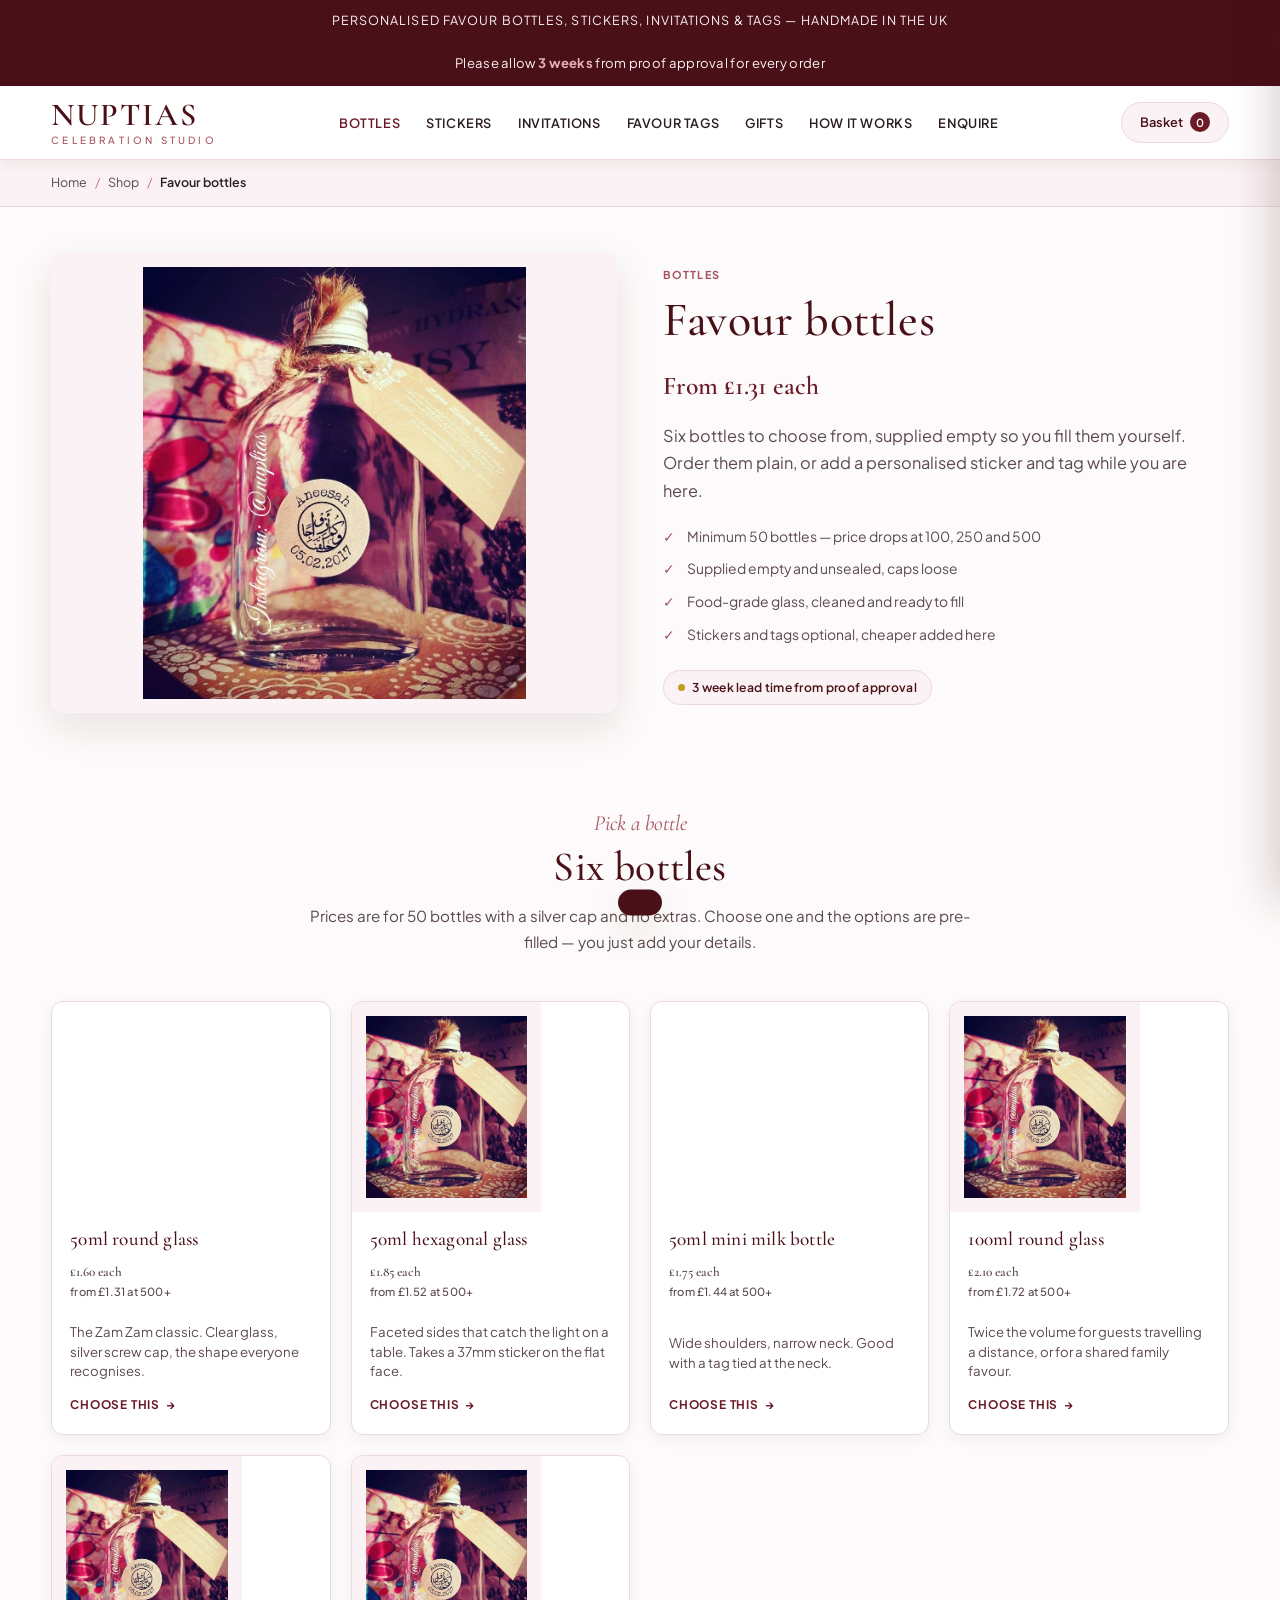
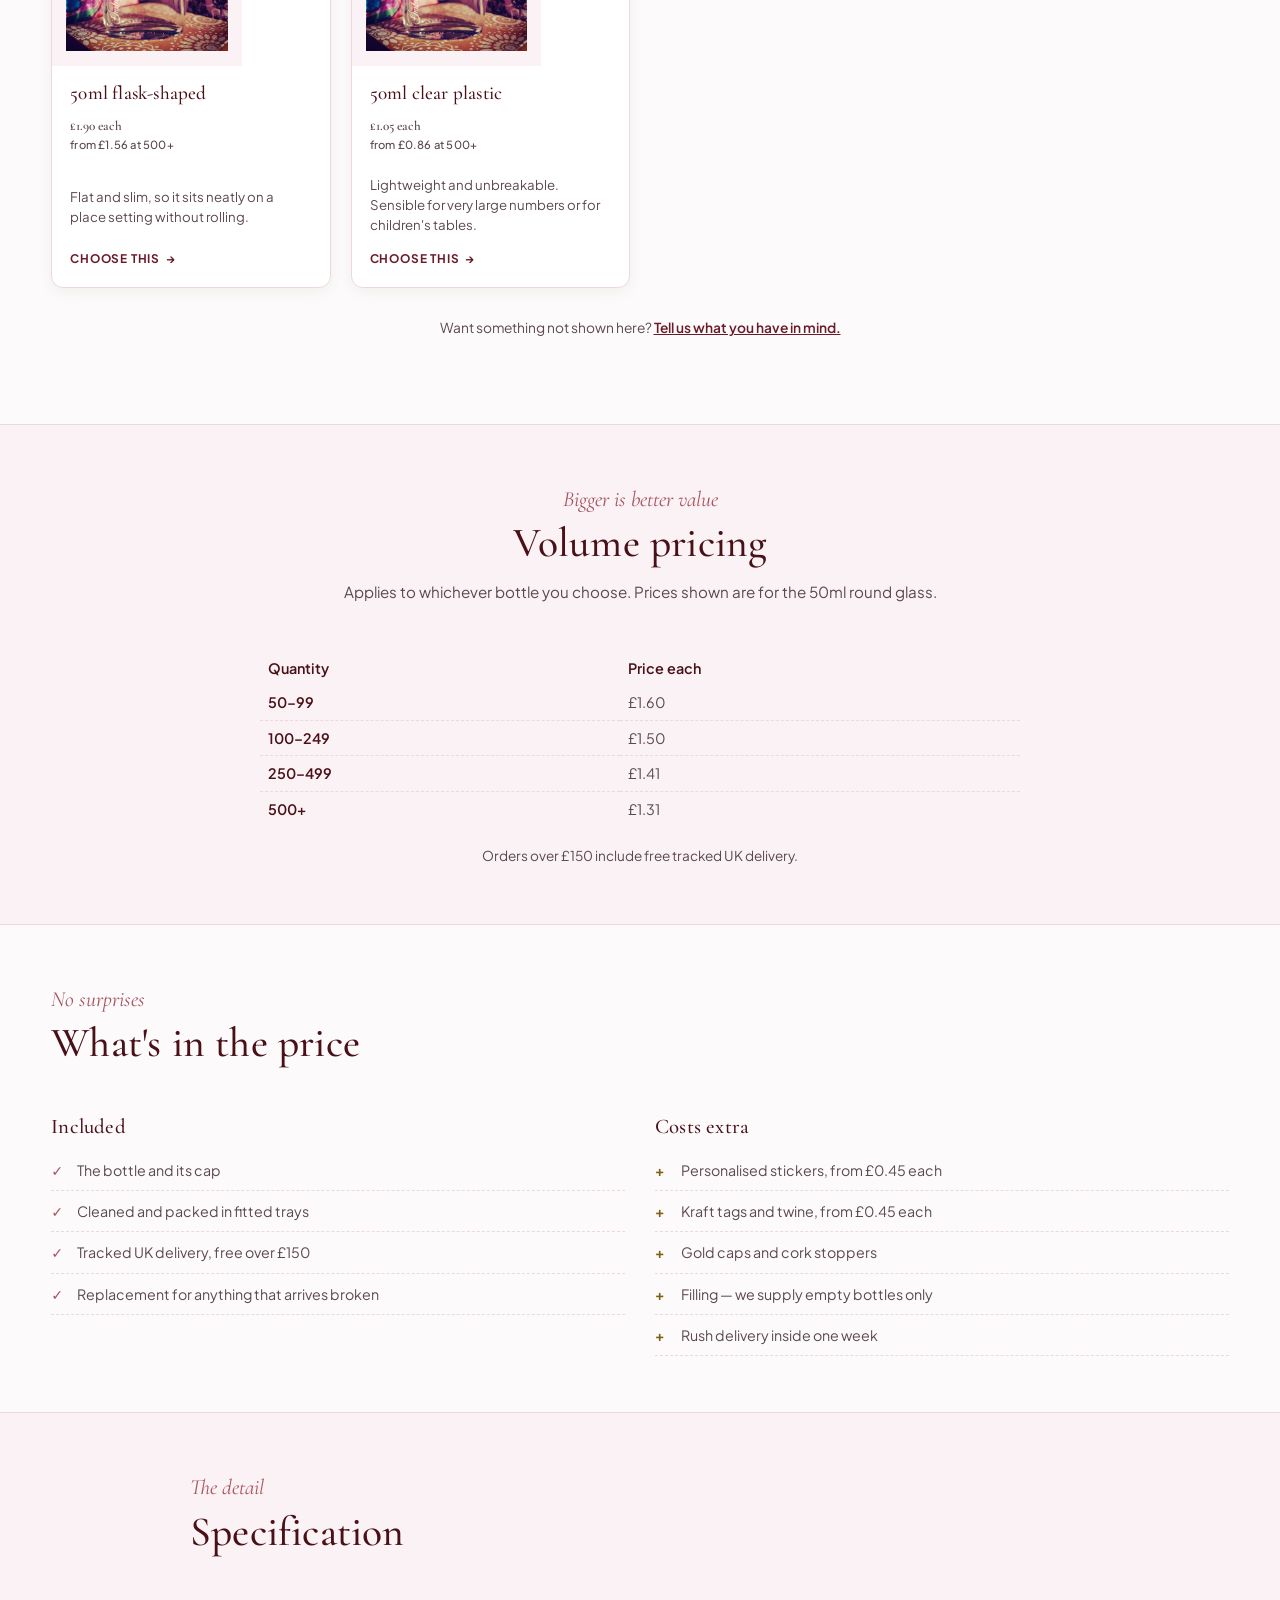
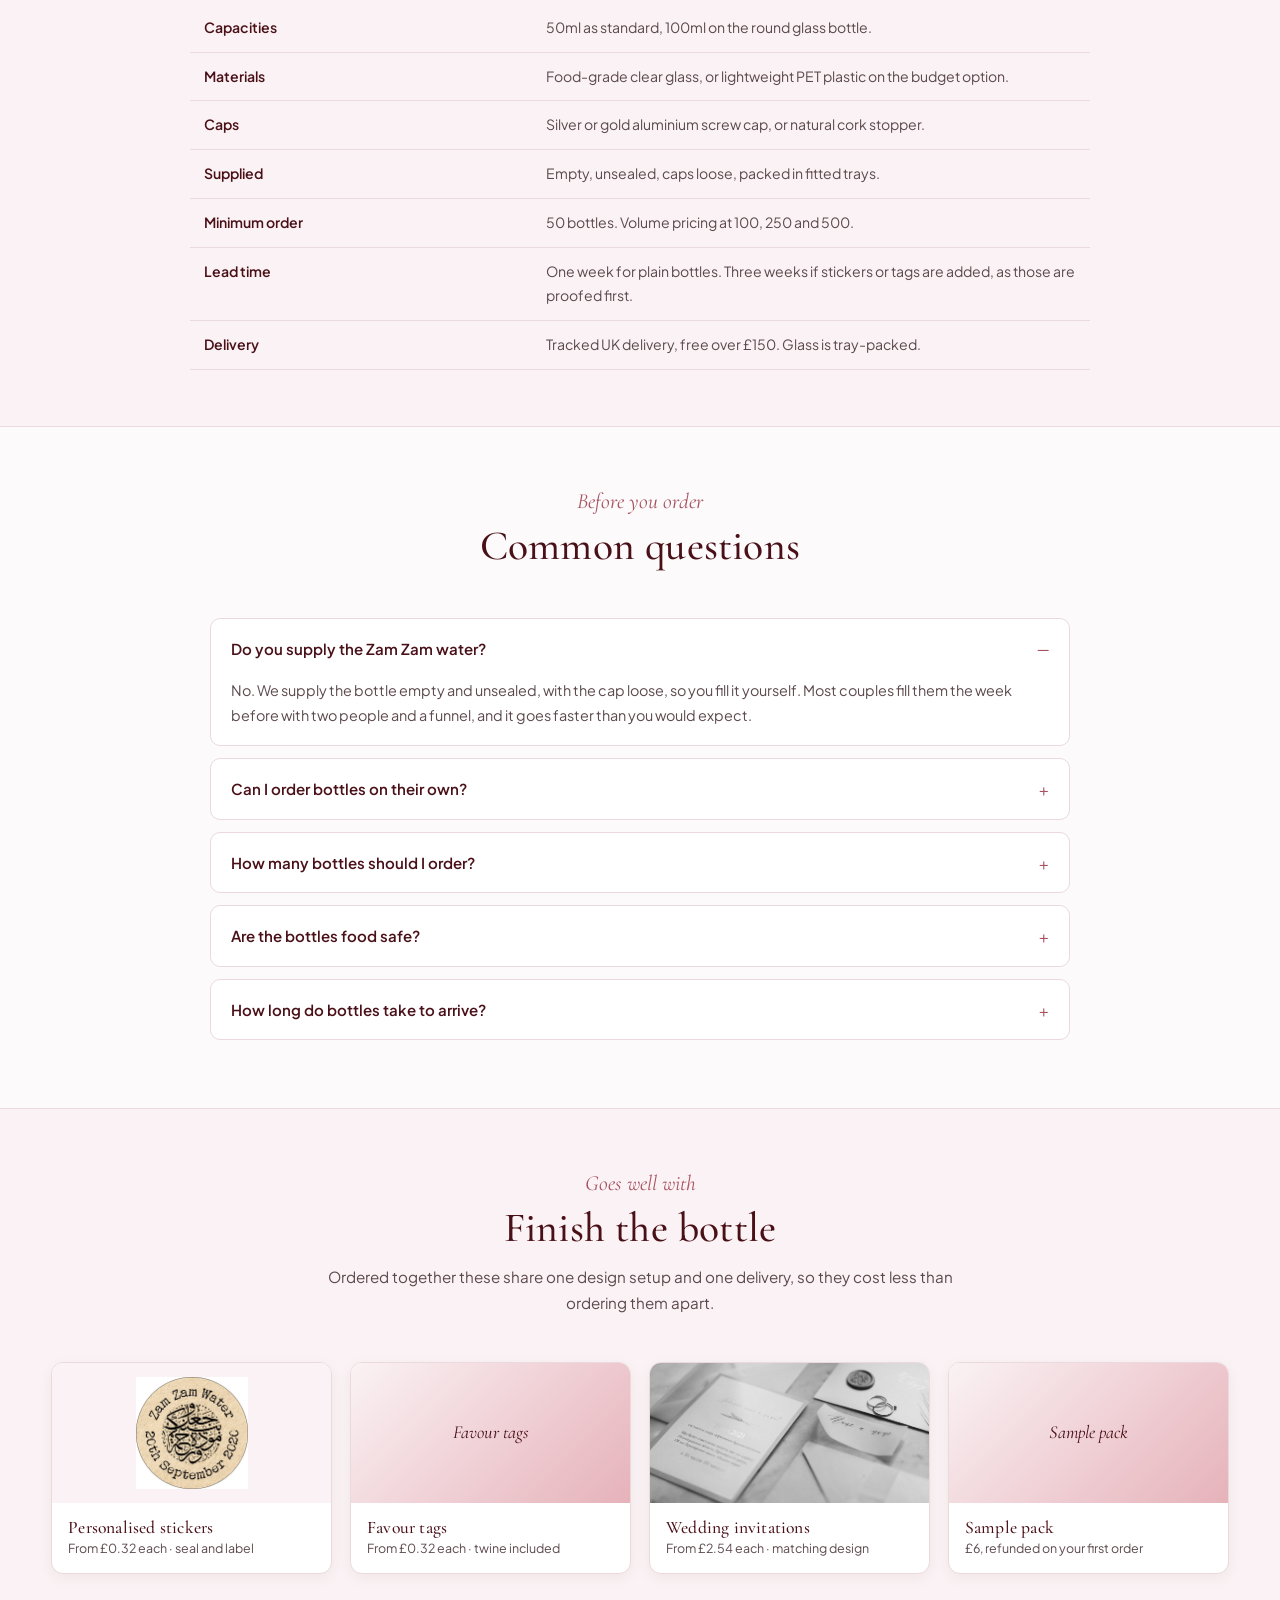
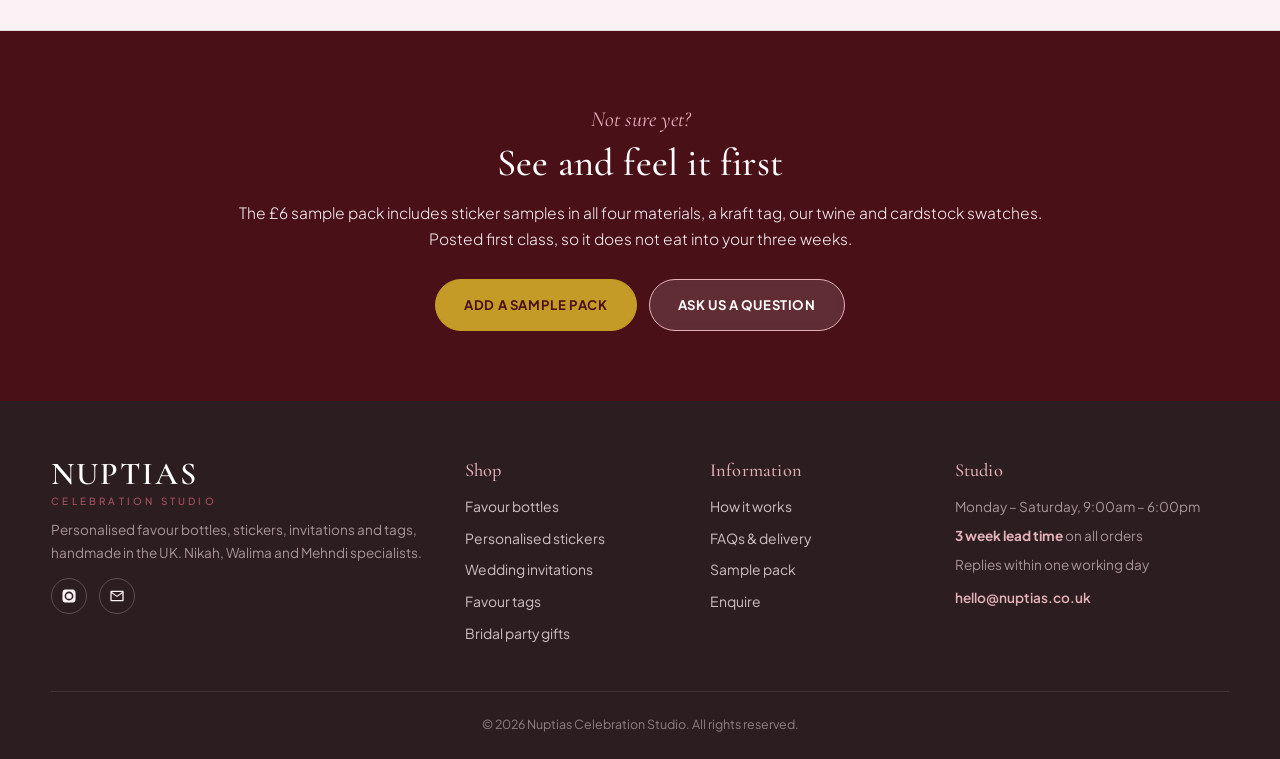
==== commit 33d5a864: "Update bottles.html" ====
--- a/categories/bottles.html
+++ b/categories/bottles.html
@@ -143,6 +143,7 @@
   <div class="container header-inner">
     <a href="../index.html" class="logo">Nuptias<span>Celebration Studio</span></a>
     <nav id="primary-nav" class="nav" aria-label="Primary">
+      <ul class="nav-list">
       <li><a href="../categories/bottles.html" aria-current="page">Bottles</a></li>
       <li><a href="../categories/stickers.html">Stickers</a></li>
       <li><a href="../categories/wedding-invitations.html">Invitations</a></li>
@@ -150,6 +151,7 @@
       <li><a href="../categories/bridal-party-gifts.html">Gifts</a></li>
       <li><a href="../index.html#process">How it works</a></li>
       <li><a href="../index.html#enquiry">Enquire</a></li>
+      </ul>
     </nav>
     <div class="header-actions">
       <button class="nav-toggle" id="navToggle" aria-expanded="false" aria-controls="primary-nav" aria-label="Open menu">☰</button>
@@ -201,7 +203,7 @@
       <button class="variant" type="button" data-personalise="bottles" data-preset='{"style": 0}'>
         <div class="media" data-label="50ml round glass">
           <span class="variant-flag">Most ordered</span>
-          <img src="../images/bottle-round-glass.jpg" data-fallback="../images/wedding-favours.jpg" width="800" height="800" loading="lazy" alt="50ml round clear glass favour bottle with a silver screw cap">
+          <img src="../images/bottle-round-glass.jpg" width="800" height="800" loading="lazy" alt="50ml round clear glass favour bottle with a silver screw cap">
         </div>
         <div class="variant-body">
           <h3>50ml round glass</h3>
@@ -225,7 +227,7 @@
 
       <button class="variant" type="button" data-personalise="bottles" data-preset='{"style": 2}'>
         <div class="media" data-label="50ml mini milk bottle">
-          <img src="../images/bottle-milk.jpg" data-fallback="../images/wedding-favours.jpg" width="800" height="800" loading="lazy" alt="50ml mini milk-shaped glass favour bottle">
+          <img src="../images/bottle-milk.jpg" width="800" height="800" loading="lazy" alt="50ml mini milk-shaped glass favour bottle">
         </div>
         <div class="variant-body">
           <h3>50ml mini milk bottle</h3>
@@ -396,7 +398,7 @@
         <div class="pair-body"><h3>Personalised stickers</h3><p>From £0.32 each · seal and label</p></div>
       </a>
       <a class="pair" href="favour-tags.html">
-        <div class="media" data-label="Favour tags"><img src="../images/tag-kraft-luggage.jpg" data-fallback="../images/wedding-favours.jpg" width="800" height="800" loading="lazy" alt="Kraft favour tag with twine"></div>
+        <div class="media" data-label="Favour tags"><img src="../images/tag-kraft-luggage.jpg" width="800" height="800" loading="lazy" alt="Kraft favour tag with twine"></div>
         <div class="pair-body"><h3>Favour tags</h3><p>From £0.32 each · twine included</p></div>
       </a>
       <a class="pair" href="wedding-invitations.html">
--- a/assets/nuptias.css
+++ b/assets/nuptias.css
@@ -697,3 +697,88 @@
   color:var(--ink-muted);letter-spacing:.3px;
 }
 .section-subhead p{width:100%;font-size:.9rem;color:var(--ink-muted);margin-top:2px}
+
+/* ==========================================================================
+   Navigation list.
+   The links were <li> elements with no <ul> around them, which is invalid
+   HTML and made browsers draw default bullets between every item. They now
+   sit in a proper list; these rules carry the layout across to it.
+   ========================================================================== */
+
+.nav-list{
+  display:flex;align-items:center;gap:26px;
+  list-style:none;margin:0;padding:0;
+}
+.nav-list li{list-style:none;margin:0}
+
+@media (max-width:992px){
+  .nav-list{flex-direction:column;gap:0;width:100%;align-items:stretch}
+  .nav-list li{width:100%;border-bottom:1px solid var(--line)}
+  .nav-list li:last-child{border-bottom:none}
+}
+
+/* ==========================================================================
+   "What's on this page" jump cards.
+   Used where a category holds more than one product, so the second one is
+   visible without scrolling past the first.
+   ========================================================================== */
+
+.jump{
+  display:grid;grid-template-columns:1fr 1fr;gap:16px;
+  margin:8px auto 4px;padding-bottom:8px;
+}
+.jump-card{
+  display:flex;align-items:center;gap:16px;
+  background:var(--card);border:1px solid var(--line);border-left:4px solid var(--rose-400);
+  border-radius:var(--r);padding:18px 22px;box-shadow:var(--shadow-sm);
+  transition:all .25s var(--ease);
+}
+.jump-card:hover{
+  border-left-color:var(--burgundy-700);box-shadow:var(--shadow-lg);
+  transform:translateX(3px);
+}
+.jump-num{
+  font-family:'Cormorant Garamond',serif;font-size:2rem;color:var(--rose-200);
+  line-height:1;flex-shrink:0;
+}
+.jump-card:hover .jump-num{color:var(--rose-400)}
+.jump-text{display:flex;flex-direction:column;gap:2px}
+.jump-text strong{
+  font-family:'Cormorant Garamond',serif;font-size:1.35rem;font-weight:500;
+  color:var(--burgundy-900);
+}
+.jump-text span{font-size:.8rem;color:var(--ink-muted);line-height:1.4}
+
+.section-more{
+  text-align:center;margin-top:30px;padding-top:22px;border-top:1px solid var(--line);
+}
+.section-more a{
+  font-family:'Cormorant Garamond',serif;font-style:italic;font-size:1.25rem;
+  color:var(--burgundy-700);
+}
+.section-more a:hover{text-decoration:underline}
+
+@media (max-width:760px){ .jump{grid-template-columns:1fr;gap:12px} }
+
+/* ==========================================================================
+   Coming soon treatment
+   ========================================================================== */
+
+.badge--soon{
+  position:absolute;top:12px;left:12px;right:auto;
+  background:var(--gold);color:var(--burgundy-900);
+  font-size:.64rem;font-weight:700;letter-spacing:.8px;text-transform:uppercase;
+  padding:5px 12px;border-radius:12px;z-index:3;
+}
+.product--soon .media{position:relative}
+.detail-link--soon{background:var(--ink-muted)}
+.detail-link--soon:hover{background:var(--burgundy-900)}
+
+.notice{
+  background:var(--blush-50);border-bottom:1px solid var(--line);
+  padding:14px 0;font-size:.86rem;color:var(--ink-muted);text-align:center;
+}
+.notice strong{color:var(--burgundy-900)}
+
+/* A media panel with no photograph yet still needs its own height */
+.media--fallback:empty,.media--fallback{min-height:120px}
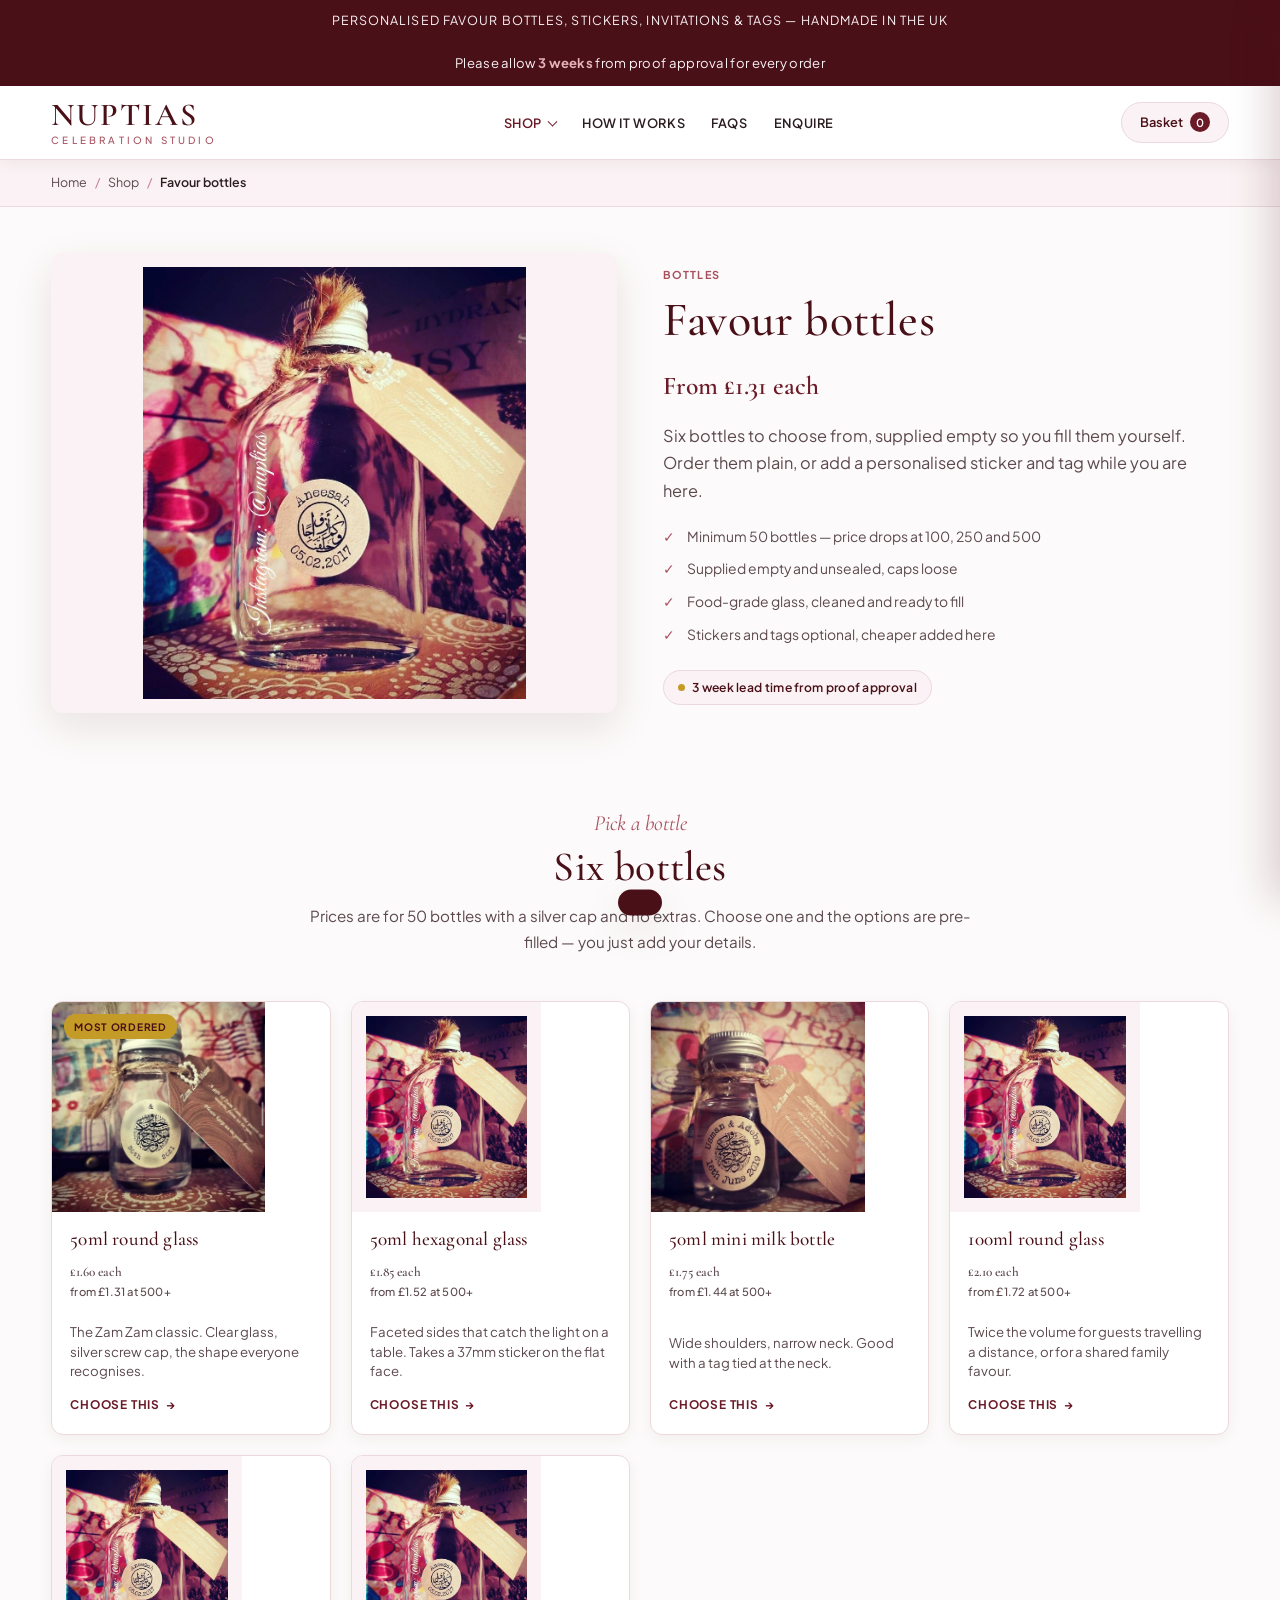
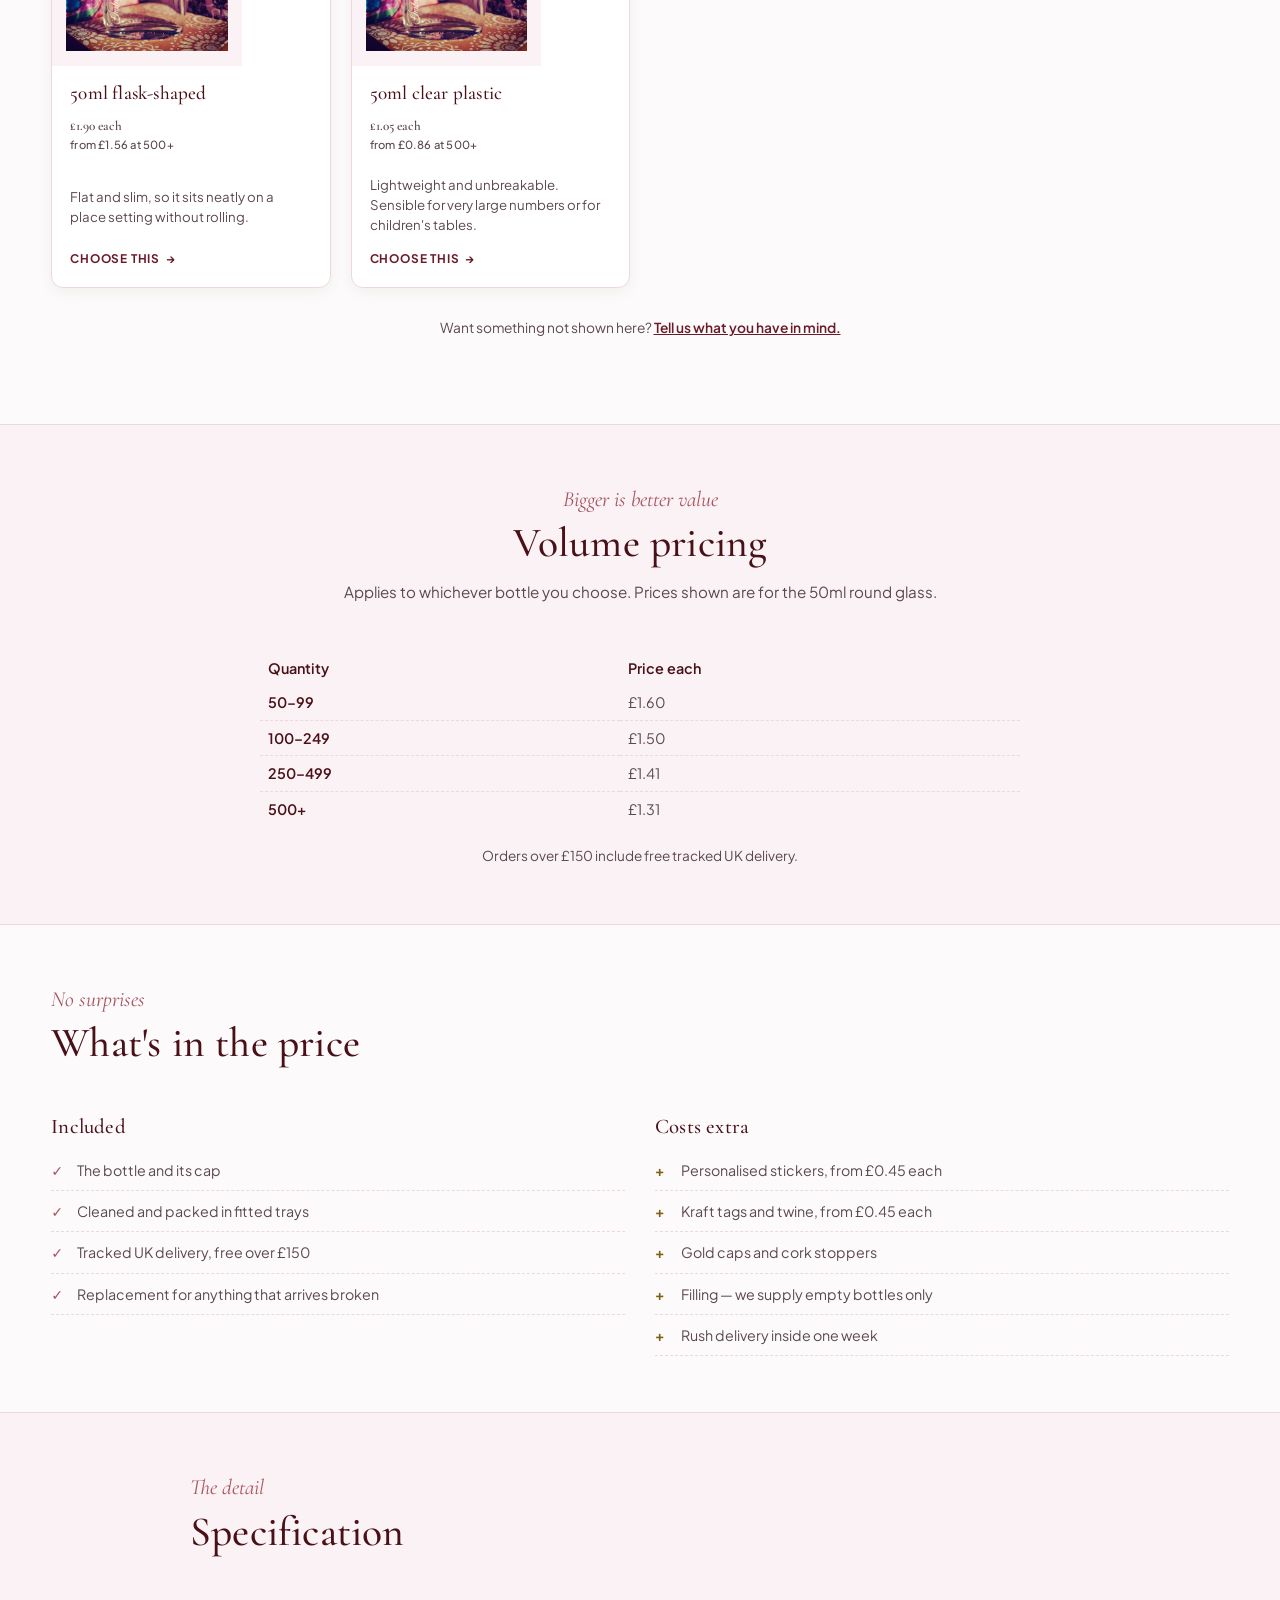
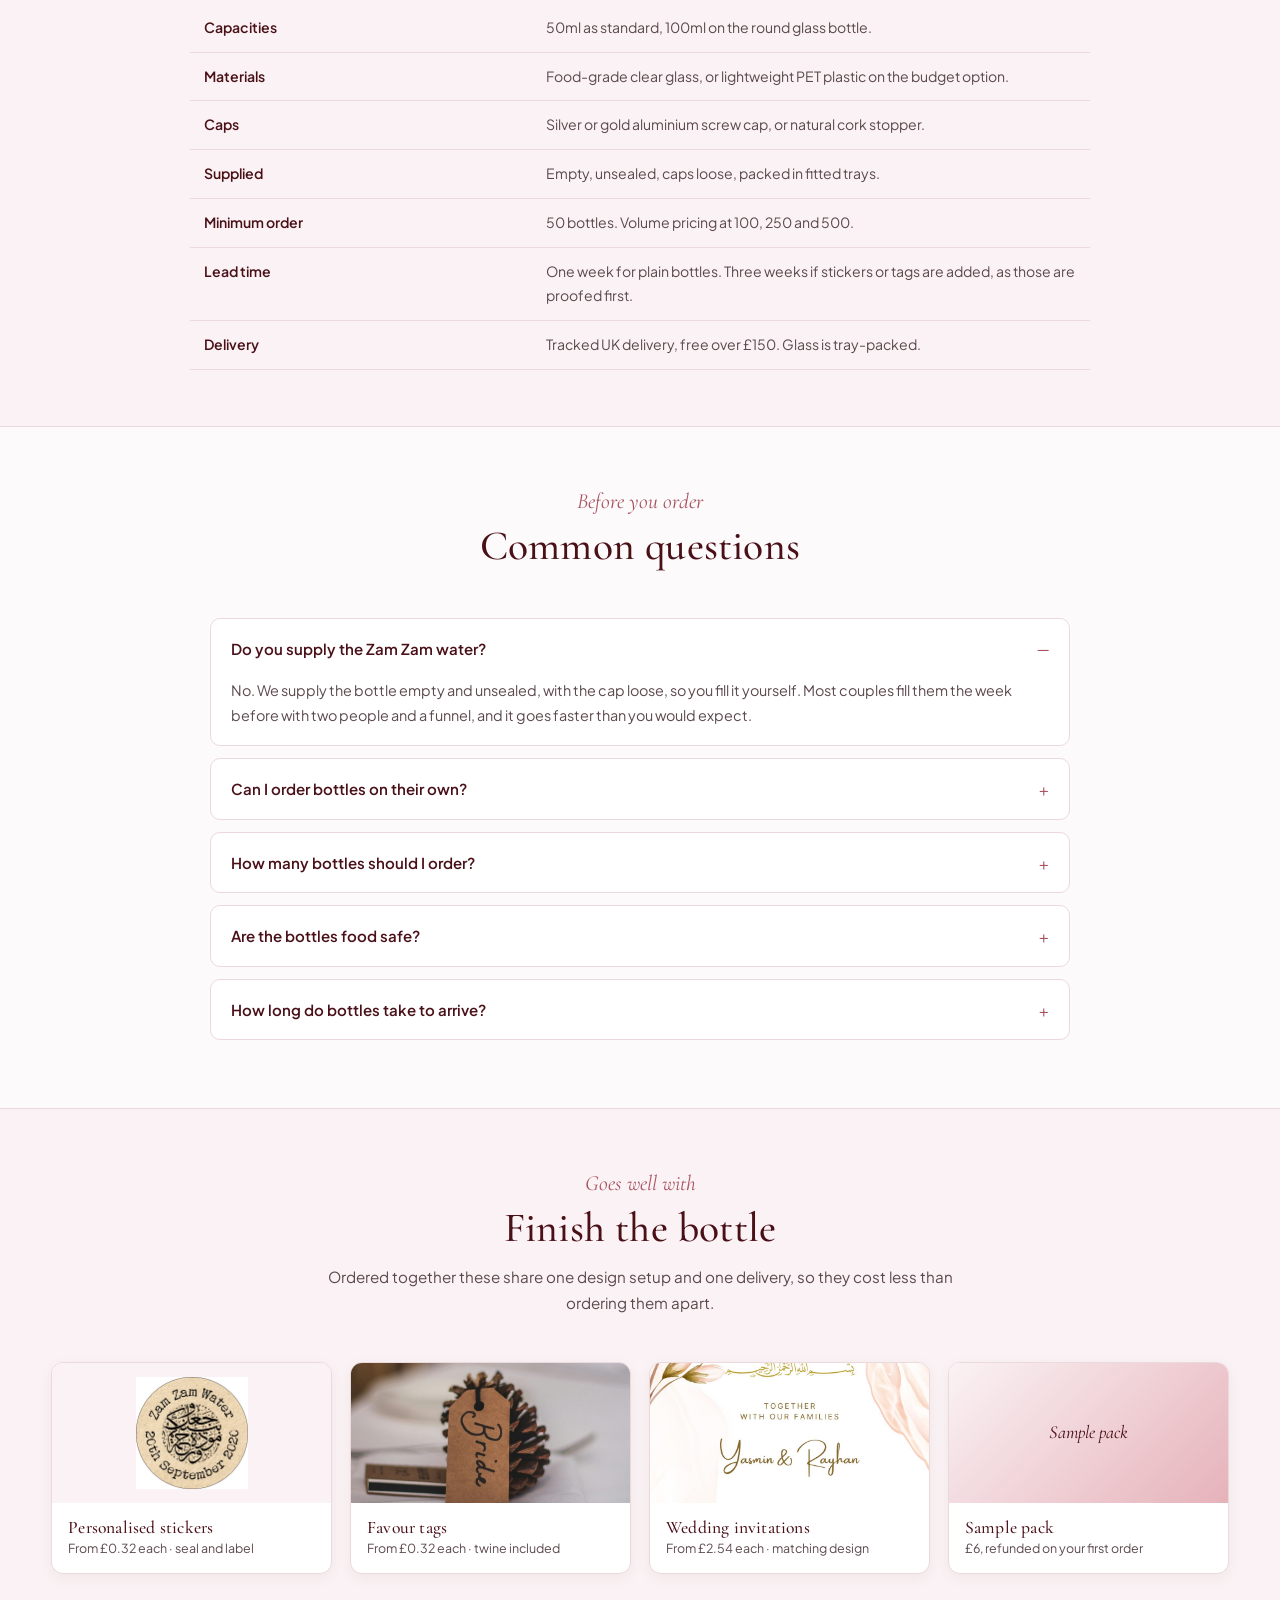
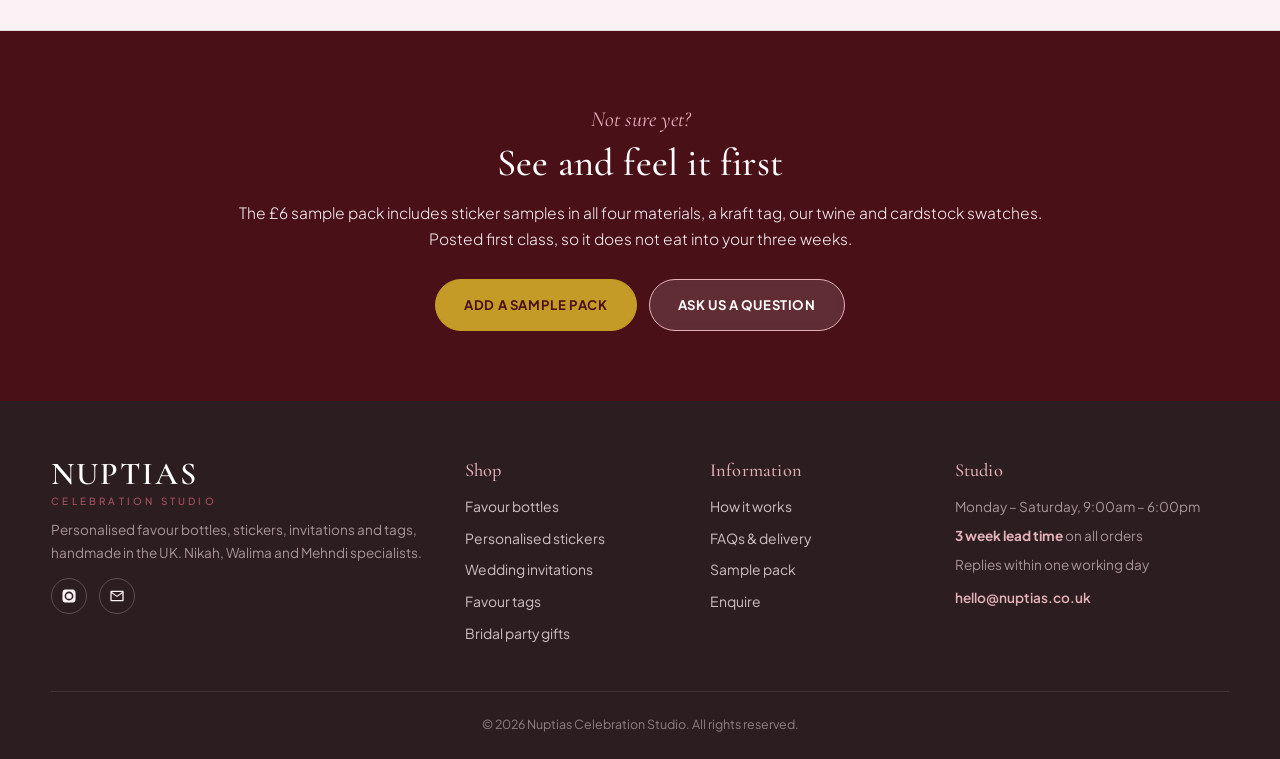
==== commit 71a1e5a2: "Update bottles.html" ====
--- a/categories/bottles.html
+++ b/categories/bottles.html
@@ -144,13 +144,22 @@
     <a href="../index.html" class="logo">Nuptias<span>Celebration Studio</span></a>
     <nav id="primary-nav" class="nav" aria-label="Primary">
       <ul class="nav-list">
-      <li><a href="../categories/bottles.html" aria-current="page">Bottles</a></li>
-      <li><a href="../categories/stickers.html">Stickers</a></li>
-      <li><a href="../categories/wedding-invitations.html">Invitations</a></li>
-      <li><a href="../categories/favour-tags.html">Favour tags</a></li>
-      <li><a href="../categories/bridal-party-gifts.html">Gifts</a></li>
-      <li><a href="../index.html#process">How it works</a></li>
-      <li><a href="../index.html#enquiry">Enquire</a></li>
+        <li class="has-dropdown">
+          <button type="button" class="nav-trigger" aria-expanded="false" aria-controls="shop-menu" aria-current="true">
+            Shop <span class="chev" aria-hidden="true"></span>
+          </button>
+          <ul class="dropdown" id="shop-menu">
+            <li><a href="../categories/bottles.html" aria-current="page">Favour bottles</a></li>
+            <li><a href="../categories/stickers.html">Personalised stickers</a></li>
+            <li><a href="../categories/wedding-invitations.html">Wedding invitations</a></li>
+            <li><a href="../categories/favour-tags.html">Favour tags</a></li>
+            <li><a href="../categories/bridal-party-gifts.html">Bridal party gifts <span class="soon-tag">Soon</span></a></li>
+            <li class="dropdown-all"><a href="../index.html#range">See all categories</a></li>
+          </ul>
+        </li>
+        <li><a href="../index.html#process">How it works</a></li>
+        <li><a href="../index.html#faq">FAQs</a></li>
+        <li><a href="../index.html#enquiry">Enquire</a></li>
       </ul>
     </nav>
     <div class="header-actions">
--- a/assets/nuptias.css
+++ b/assets/nuptias.css
@@ -782,3 +782,72 @@
 
 /* A media panel with no photograph yet still needs its own height */
 .media--fallback:empty,.media--fallback{min-height:120px}
+
+/* ==========================================================================
+   Shop dropdown.
+   Categories used to sit flat in the bar, which stopped scaling at five.
+   Adding a category is now one line in the dropdown, not a layout problem.
+   ========================================================================== */
+
+.has-dropdown{position:relative}
+
+.nav-trigger{
+  background:none;border:none;cursor:pointer;padding:0;
+  font-size:.8rem;font-weight:600;letter-spacing:.6px;text-transform:uppercase;
+  color:var(--ink);display:inline-flex;align-items:center;gap:7px;
+  transition:color .25s var(--ease);font-family:inherit;
+}
+.nav-trigger:hover,.nav-trigger[aria-expanded="true"],.nav-trigger[aria-current="true"]{color:var(--burgundy-700)}
+
+.chev{
+  width:7px;height:7px;border-right:1.5px solid currentColor;border-bottom:1.5px solid currentColor;
+  transform:rotate(45deg) translate(-2px,-2px);transition:transform .25s var(--ease);
+}
+.nav-trigger[aria-expanded="true"] .chev{transform:rotate(-135deg) translate(-3px,-3px)}
+
+.dropdown{
+  position:absolute;top:calc(100% + 14px);left:50%;transform:translateX(-50%) translateY(-6px);
+  background:#fff;border:1px solid var(--line);border-radius:var(--r);
+  box-shadow:var(--shadow-lg);padding:8px;min-width:250px;list-style:none;
+  opacity:0;visibility:hidden;transition:all .22s var(--ease);z-index:950;
+}
+.dropdown::before{ /* hover bridge, so the menu doesn't close in the gap */
+  content:"";position:absolute;top:-14px;left:0;right:0;height:14px;
+}
+.has-dropdown:hover .dropdown,
+.nav-trigger[aria-expanded="true"] + .dropdown{
+  opacity:1;visibility:visible;transform:translateX(-50%) translateY(0);
+}
+.dropdown li{width:100%}
+.dropdown a{
+  display:flex;align-items:center;justify-content:space-between;gap:10px;
+  padding:11px 14px;border-radius:8px;font-size:.85rem;font-weight:500;
+  text-transform:none;letter-spacing:0;color:var(--ink);transition:all .18s var(--ease);
+}
+.dropdown a:hover,.dropdown a[aria-current="page"]{background:var(--blush-50);color:var(--burgundy-700)}
+.dropdown-all{border-top:1px solid var(--line);margin-top:6px;padding-top:6px}
+.dropdown-all a{font-size:.76rem;font-weight:700;text-transform:uppercase;letter-spacing:.7px;color:var(--burgundy-700)}
+
+.soon-tag{
+  background:var(--gold);color:var(--burgundy-900);font-size:.6rem;font-weight:700;
+  letter-spacing:.6px;text-transform:uppercase;padding:2px 7px;border-radius:10px;flex-shrink:0;
+}
+
+@media (max-width:992px){
+  /* On mobile the menu is already a stacked panel — show the categories inline
+     rather than hiding them behind a second tap. */
+  .has-dropdown{position:static}
+  .nav-trigger{
+    display:flex;width:100%;justify-content:space-between;
+    padding:14px 22px;border-bottom:1px solid var(--line);
+  }
+  .dropdown{
+    position:static;transform:none;opacity:1;visibility:visible;
+    box-shadow:none;border:none;border-radius:0;padding:0;min-width:0;
+    background:var(--blush-50);display:none;
+  }
+  .nav-trigger[aria-expanded="true"] + .dropdown{display:block;transform:none}
+  .has-dropdown:hover .dropdown{opacity:1;visibility:visible}
+  .dropdown a{padding:13px 34px;border-radius:0;justify-content:flex-start;gap:8px}
+  .dropdown-all{border-top:1px solid var(--line);margin:0;padding:0}
+}
